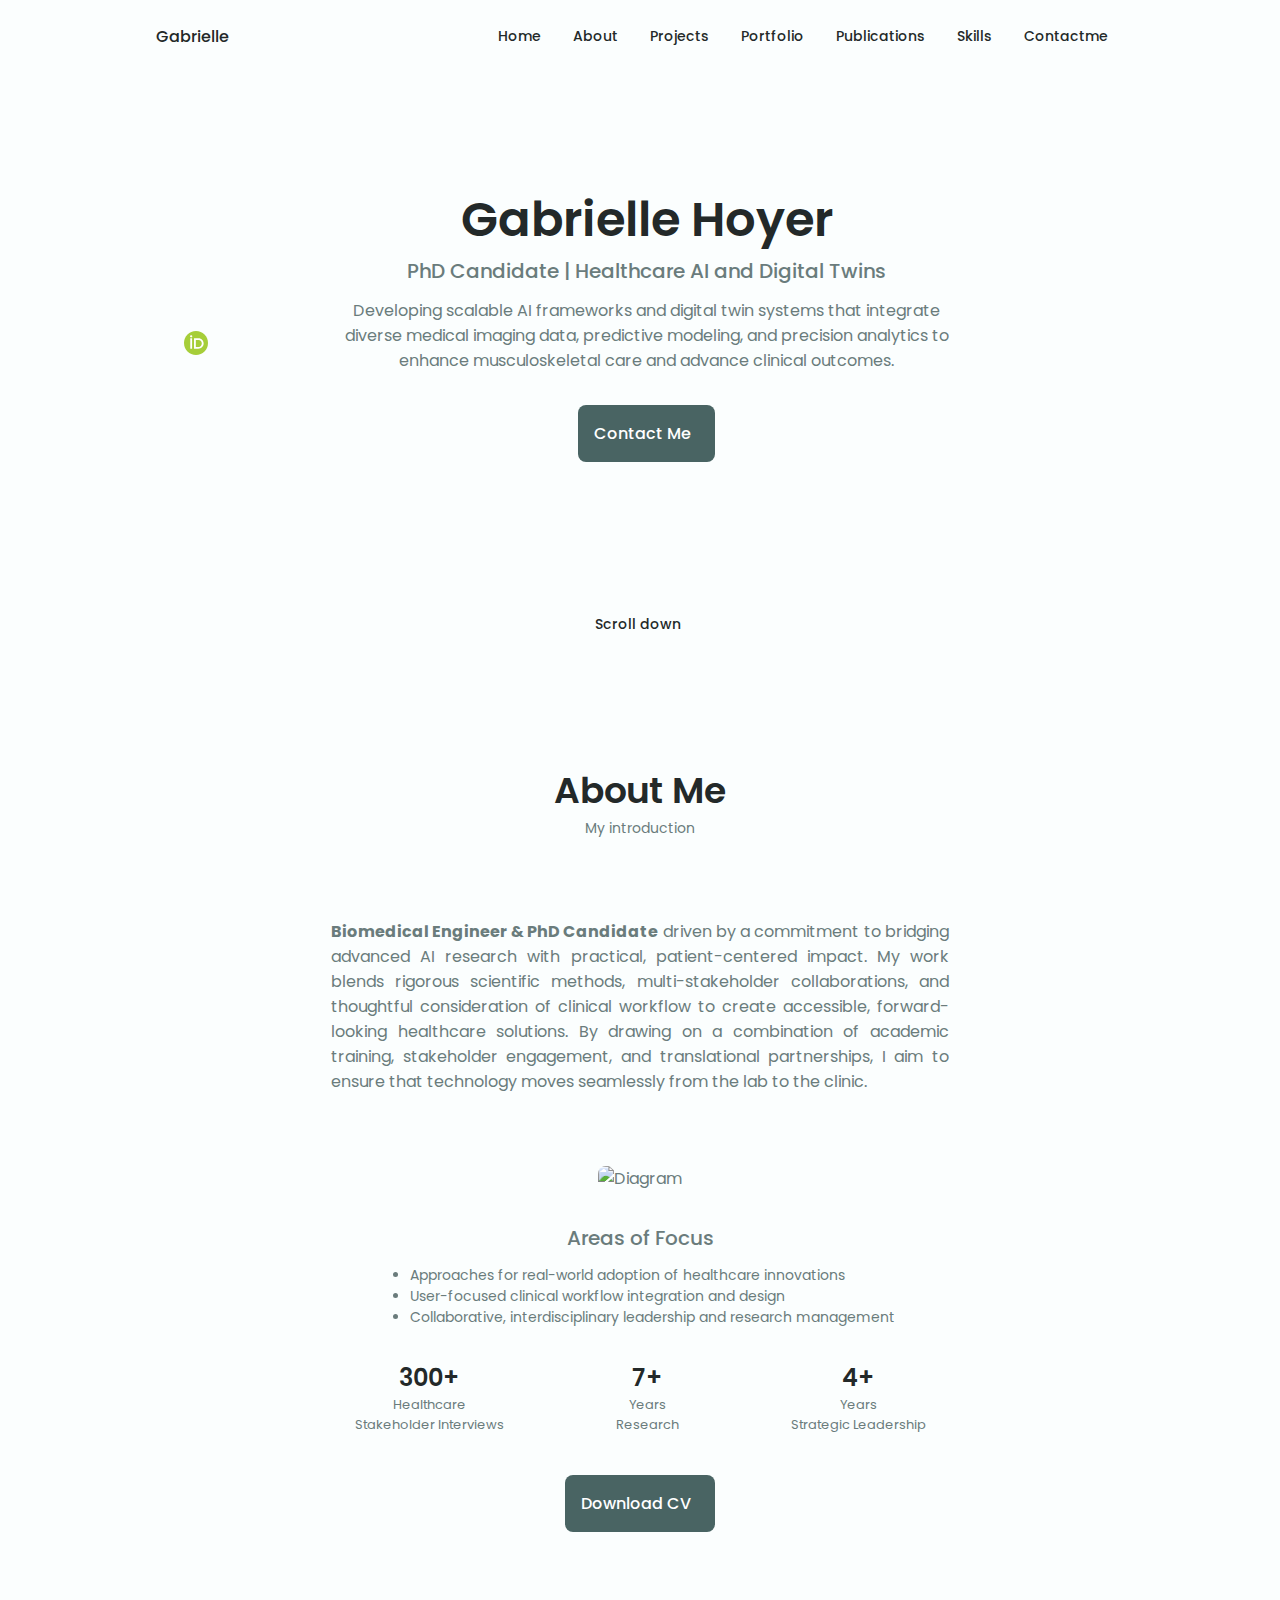
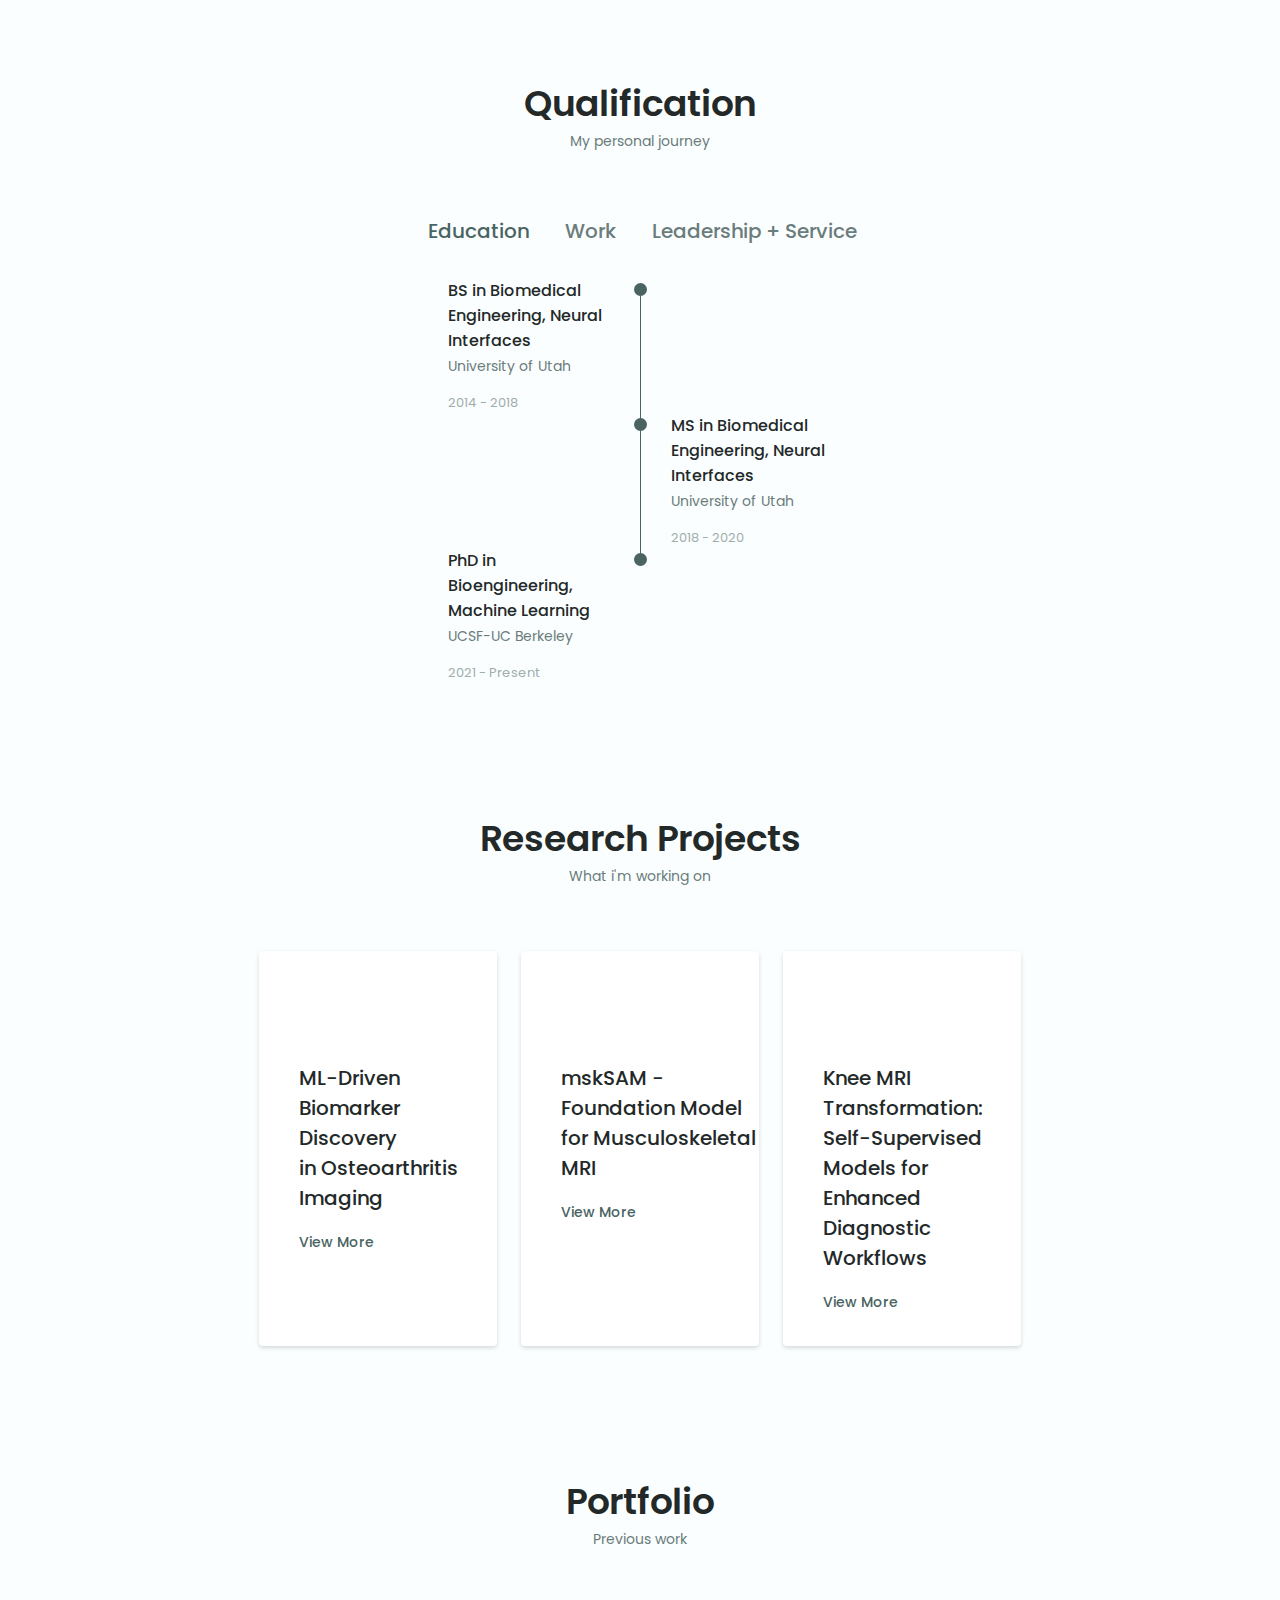
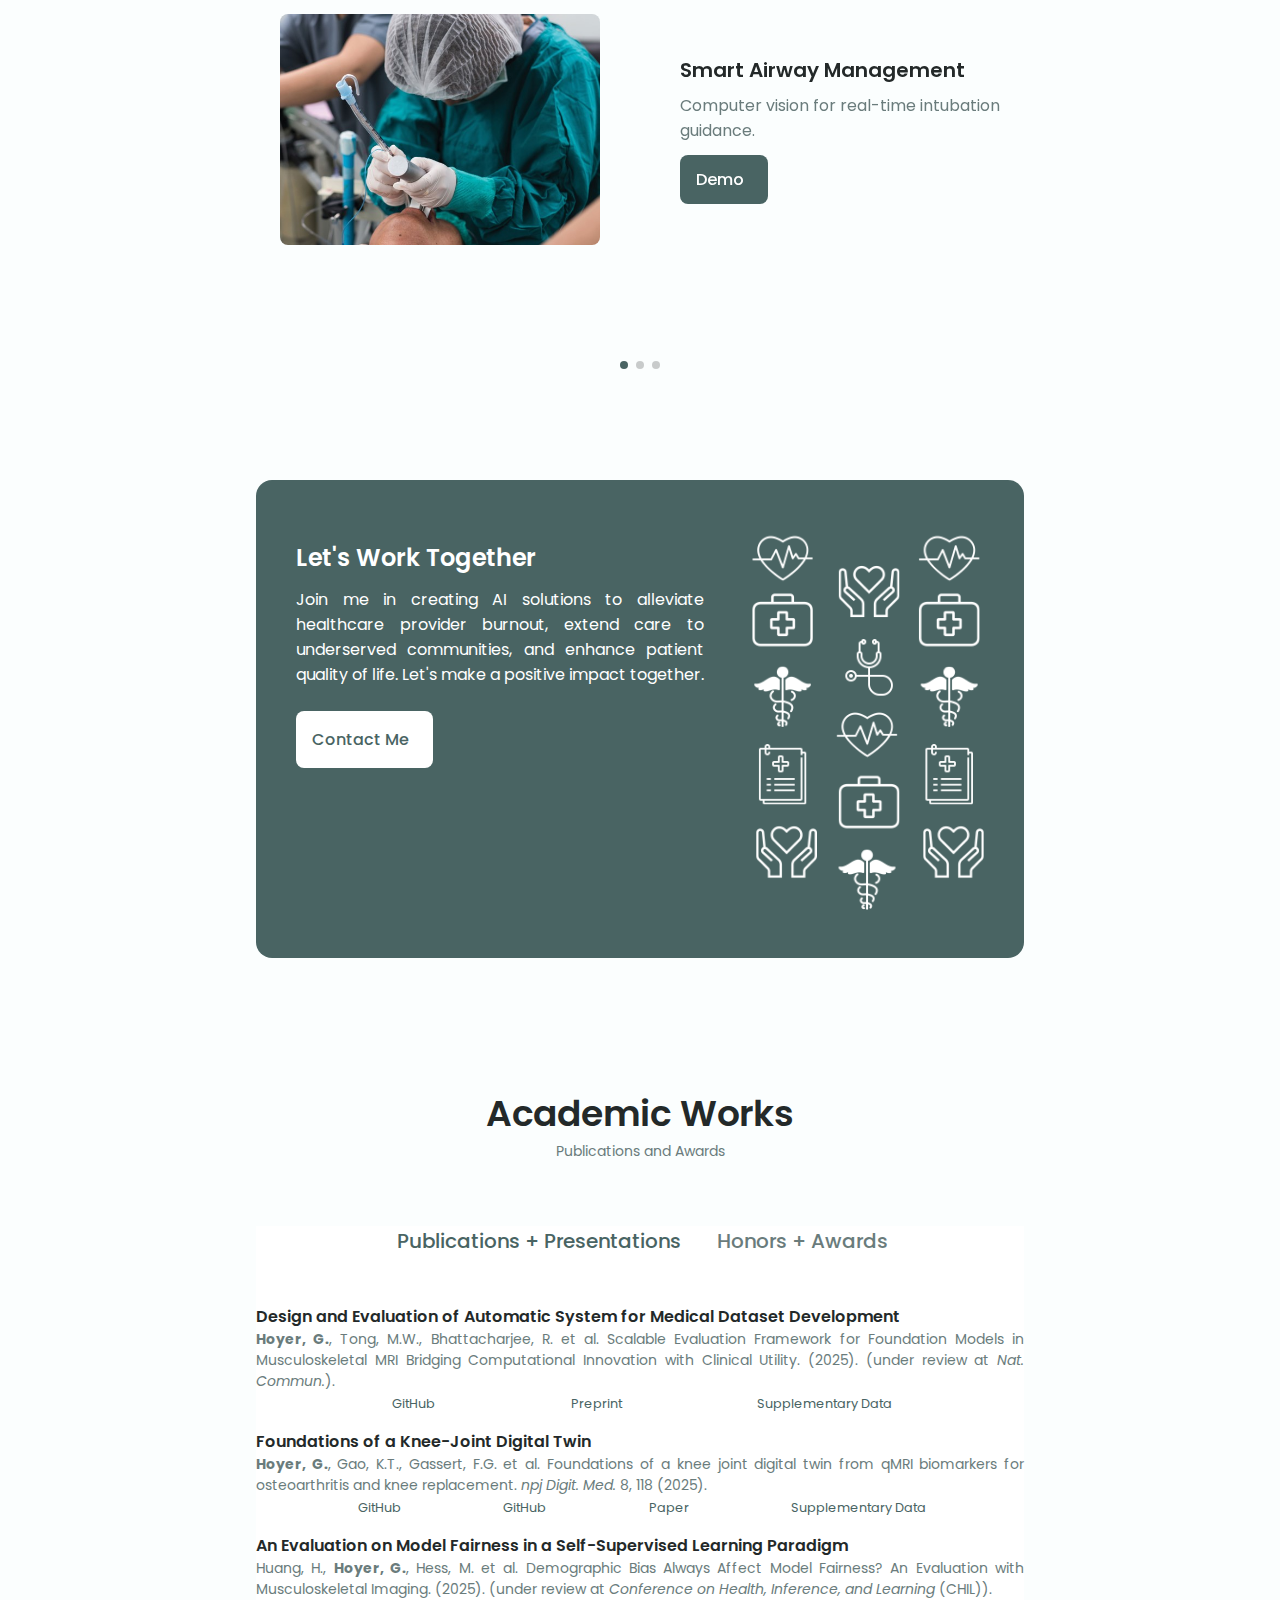
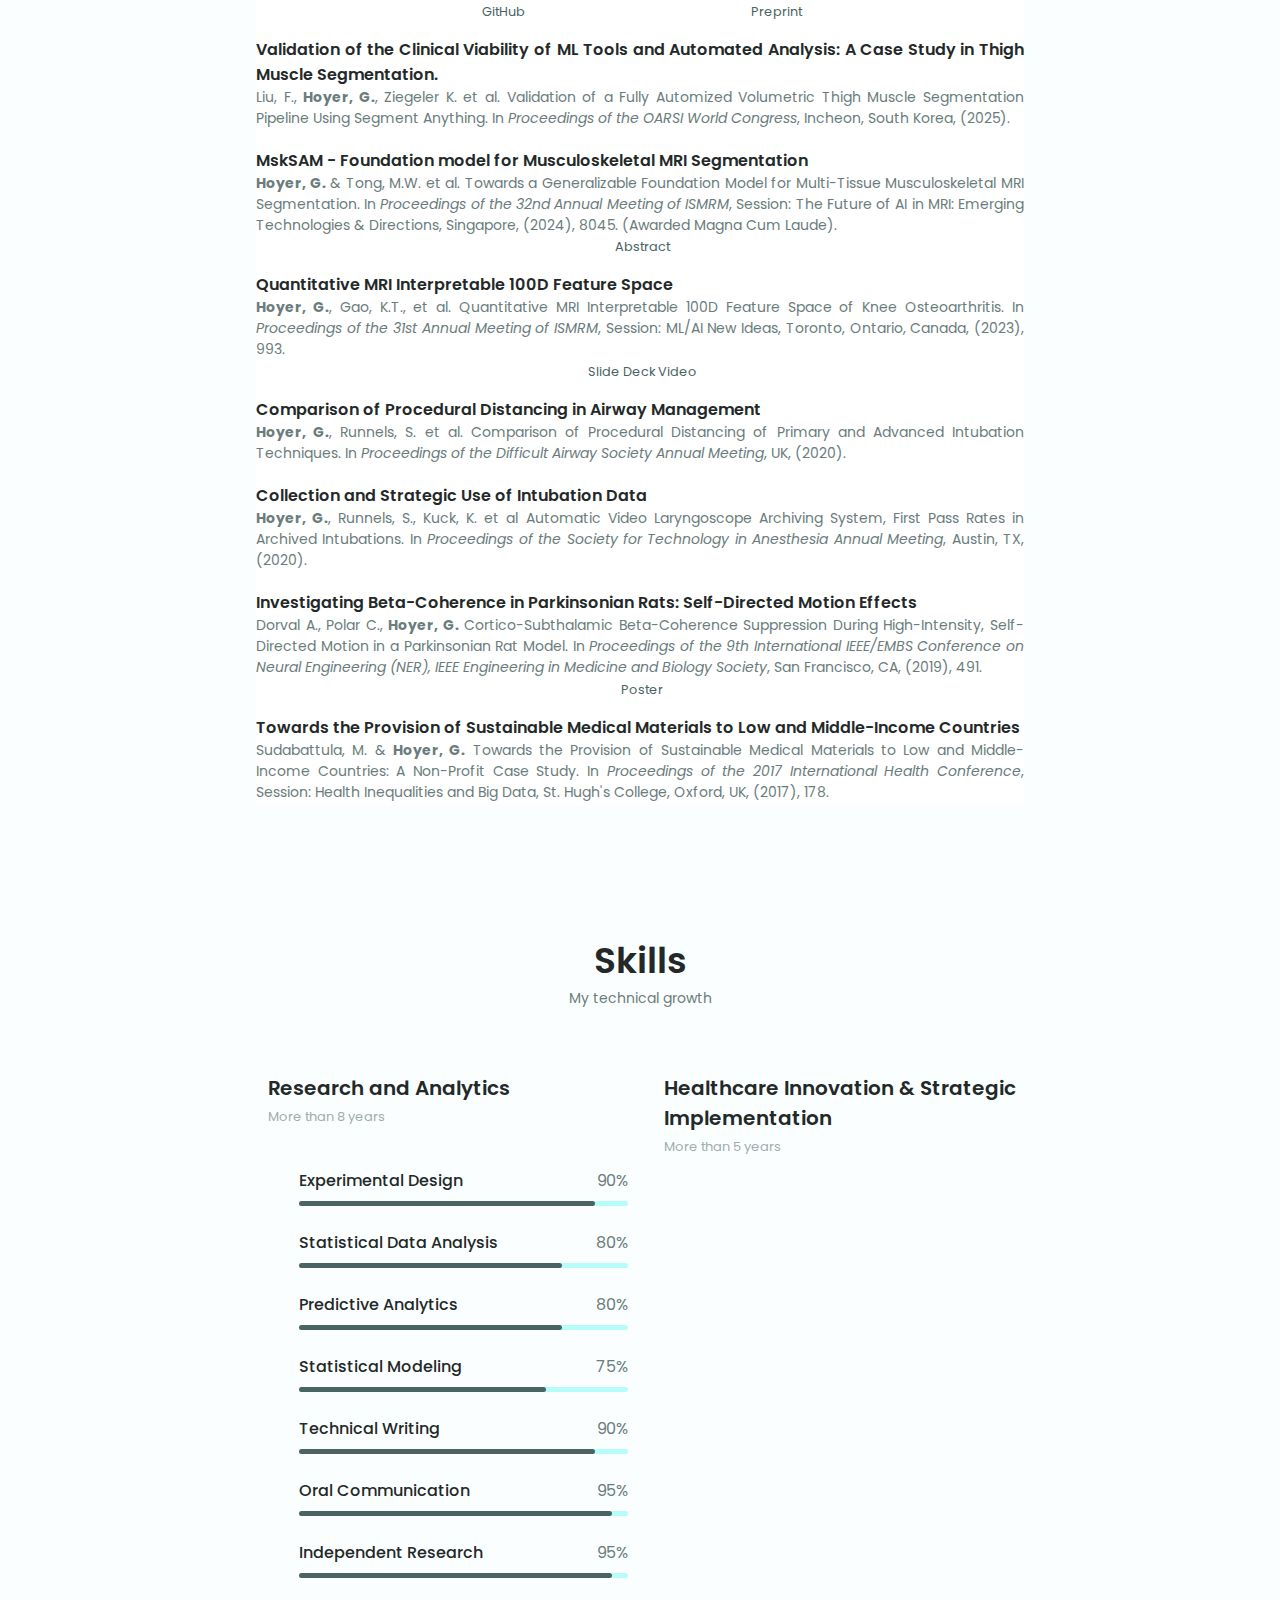
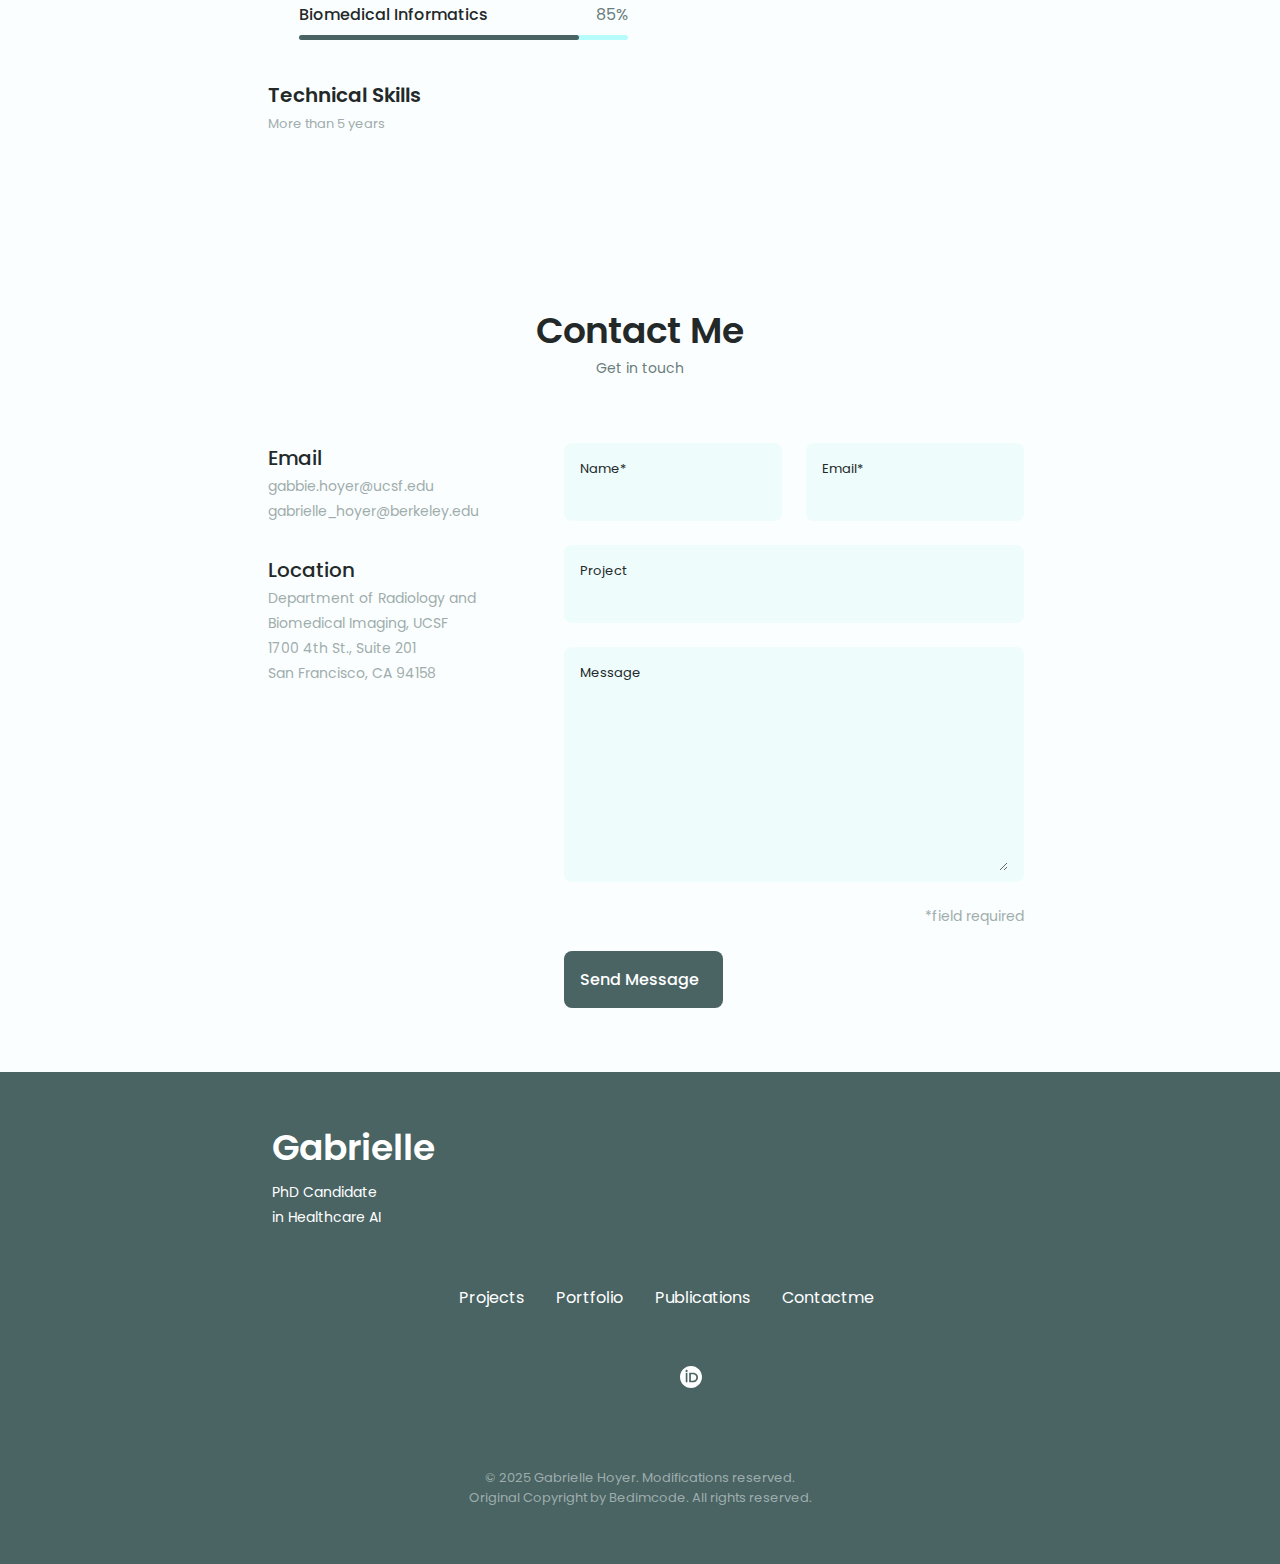
==== index.html @ 9f0f8aba "about format" ====
<!DOCTYPE html>
    <html lang="en">
    <head>
        <meta charset="UTF-8">
        <meta name="viewport" content="width=device-width, initial-scale=1.0">

        <!--==================== UNICONS ====================-->
        <link rel="stylesheet" href="https://unicons.iconscout.com/release/v4.0.8/css/line.css">
        
        <!--==================== SWIPER CSS ====================-->
        <link rel="stylesheet" href="assets/css/swiper-bundle.min.css">

        <!--==================== CSS ====================-->
        <link rel="stylesheet" href="assets/css/styles.css">

        <title>Hoyer Portfolio Website</title>
    </head>
    <body>
        <!--==================== HEADER ====================-->
        <header class="header" id="header">
            <nav class="nav container">
                <a href="#" class="nav__logo">Gabrielle</a>

                <div class="nav__menu" id="nav-menu">
                    <ul class="nav__list grid">
                        <li class="nav__item">
                            <a href="#home" class="nav__link">
                                <i class="uil uil-estate nav__icon"></i> Home
                            </a>
                        </li>

                        <li class="nav__item">
                            <a href="#about" class="nav__link">
                                <i class="uil uil-user nav__icon"></i> About
                            </a>
                        </li>

                        <!-- services now projects -->
                        <li class="nav__item">
                            <a href="#services" class="nav__link">
                                <i class="uil uil-briefcase-alt nav__icon"></i> Projects
                            </a>
                        </li>

                        <li class="nav__item">
                            <a href="#portfolio" class="nav__link">
                                <i class="uil uil-scenery nav__icon"></i> Portfolio
                            </a>
                        </li>

                        <li class="nav__item">
                            <a href="#publication" class="nav__link">
                                <i class="uil uil-books nav__icon"></i> Publications
                            </a>
                        </li>

                        <li class="nav__item">
                            <a href="#skills" class="nav__link">
                                <i class="uil uil-file-alt nav__icon"></i> Skills
                            </a>
                        </li>

                        <li class="nav__item">
                            <a href="#contact" class="nav__link">
                                <i class="uil uil-message nav__icon"></i> Contactme
                            </a>
                        </li>
                    </ul>

                    <i class="uil uil-times nav__close" id="nav-close"></i>
                </div>

                <div class="nav__btns">
                    <!-- Theme change button -->
                    <i class="uil uil-moon change-theme" id="theme-button"></i>
                    
                    <div class="nav__toggle" id="nav-toggle">
                        <i class="uil uil-apps"></i>
                    </div>
                </div>
            </nav>
        </header>

        <!--==================== MAIN ====================-->
        <main class="main">
            <!--==================== HOME ====================-->
            <section class="home section" id="home">
                <div class="home__container container grid">
                    <div class="home__content grid">
                        <div class="home__social">
                            <a href="https://www.linkedin.com/in/gabrielle-hoyer/" target="_blank" class="home__social-icon">
                                <i class="uil uil-linkedin-alt"></i>
                            </a>

                            <a href="https://github.com/gabbieHoyer" target="_blank" class="home__social-icon">
                                <i class="uil uil-github-alt"></i>
                            </a>

                            <a href="https://radiology.ucsf.edu/research/labs/musculoskeletal-quantitative-imaging/labs/majumdar-lab" target="_blank" class="home__social-icon">
                                <i class="uil uil-flask"></i>
                            </a>

                            <a href="https://orcid.org/0000-0002-1694-1097" target="_blank" class="home__social-icon">
                                <img src="assets/img/ORCID-iD_icon_vector.svg" alt="ORCID" style="width:24px; height:24px;">
                            </a>

                        </div>

                        <!-- <div class="home__img">
                            <svg class="home__blob" viewBox="0 0 200 187" xmlns="http://www.w3.org/2000/svg" xmlns:xlink="http://www.w3.org/1999/xlink">
                                <mask id="mask0" mask-type="alpha">
                                    <path d="M190.312 36.4879C206.582 62.1187 201.309 102.826 182.328 134.186C163.346 165.547 
                                    130.807 187.559 100.226 186.353C69.6454 185.297 41.0228 161.023 21.7403 129.362C2.45775 
                                    97.8511 -7.48481 59.1033 6.67581 34.5279C20.9871 10.1032 59.7028 -0.149132 97.9666 
                                    0.00163737C136.23 0.303176 174.193 10.857 190.312 36.4879Z"/>
                                </mask>
                                <g mask="url(#mask0)">
                                    <path d="M190.312 36.4879C206.582 62.1187 201.309 102.826 182.328 134.186C163.346 
                                    165.547 130.807 187.559 100.226 186.353C69.6454 185.297 41.0228 161.023 21.7403 
                                    129.362C2.45775 97.8511 -7.48481 59.1033 6.67581 34.5279C20.9871 10.1032 59.7028 
                                    -0.149132 97.9666 0.00163737C136.23 0.303176 174.193 10.857 190.312 36.4879Z"/>
                                    
                                    <image class="home__blob-img" x='12' y='1' xlink:href="assets/img/Hoyer_perfil_short.png"/>
                                </g>
                            </svg>                            
                        </div> -->

                        <!-- <div class="home__data">
                            <h1 class="home__title">Hi, I'm Gabrielle</h1>
                            <h3 class="home__subtitle">PhD Candidate in Healthcare AI</h3>
                            <p class="home__description">Exploring the frontiers of medical technology through innovative research 
                                and artificial intelligence to advance patient care.</p> -->

                        <div class="home__data">
                            <h1 class="home__title">Gabrielle Hoyer</h1>
                            <h3 class="home__subtitle">PhD Candidate | Healthcare AI and Digital Twins</h3>
                            <p class="home__description">
                                Developing scalable AI frameworks and digital twin systems that integrate diverse medical imaging data, predictive modeling, and precision analytics to enhance musculoskeletal care and advance clinical outcomes.
                            </p>

                            <a href="#contact" class="button button--flex">
                                Contact Me <i class="uil uil-message button__icon"></i>
                            </a>
                        </div>
                        
                    </div>
                    
                    <div class="home__scroll">
                        <a href="#about" class="home__scroll-button button--flex">
                            <i class="uil uil-mouse-alt home__scroll-mouse"></i>
                            <span class="home__scroll-name">Scroll down</span>
                            <i class="uil uil-arrow-down home__scroll-arrow"></i>
                        </a>
                    </div>

                </div>
            </section>

            <!--==================== ABOUT ====================-->
                        <!-- <p class="about__description">Biomedical engineer and Ph.D. candidate harnessing AI in healthcare
                            to enhance diagnostics and treatment, reduce health inequities, and advance medical imaging technologies.
                        </p> -->
            
            <section class="about section" id="about">
                <h2 class="section__title">About Me</h2>
                <span class="section__subtitle">My introduction</span>
            
                <div class="about__container container">
                    <!-- About text -->
                    <p class="about__description">
                        <strong>Biomedical Engineer &amp; PhD Candidate</strong> driven by a commitment to bridging advanced AI research with practical, 
                        patient-centered impact. My work blends rigorous scientific methods, multi-stakeholder collaborations, and thoughtful consideration 
                        of clinical workflow to create accessible, forward-looking healthcare solutions. By drawing on a combination of academic training, 
                        stakeholder engagement, and translational partnerships, I aim to ensure that technology moves seamlessly from the lab to the clinic.
                    </p>
            
                    <!-- Diagram -->
                    <div class="about__diagram">
                        <img src="assets/img/diagram.png" alt="Diagram" class="about__img">
                    </div>
            
                    <!-- Bullet points -->
                    <h3 class="home__subtitle">Areas of Focus</h3>
                    <ul class="about__list">
                        <li>Approaches for real-world adoption of healthcare innovations</li>
                        <li>User-focused clinical workflow integration and design</li>
                        <li>Collaborative, interdisciplinary leadership and research management</li>
                    </ul>
            
                    <!-- Info boxes -->
                    <div class="about__info">
                        <div>
                            <span class="about__info-title">300+</span>
                            <span class="about__info-name">Healthcare <br> Stakeholder Interviews</span>
                        </div>
                        <div>
                            <span class="about__info-title">7+</span>
                            <span class="about__info-name">Years <br> Research</span>
                        </div>
                        <div>
                            <span class="about__info-title">4+</span>
                            <span class="about__info-name">Years <br> Strategic Leadership</span>
                        </div>
                    </div>
            
                    <!-- CV Button -->
                    <div class="about__buttons">
                        <a download="" href="assets/pdf/Hoyer_CV_2024.pdf" class="button button--flex">
                            Download CV <i class="uil uil-download-alt button__icon"></i>
                        </a>
                    </div>
                </div>
            </section>
                        

            <!-- <section class="about section" id="about">
                <h2 class="section__title">About Me</h2>
                <span class="section__subtitle">My introduction</span>

                <div class="about__container container grid">
                    <img src="assets/img/Hoyer_about_square.jpg" alt="" class="about__img">

                    <div class="about__data">

                        <p class="about__description">
                            <strong>Biomedical Engineer & PhD Candidate</strong> driven by a commitment to bridging advanced AI research with practical, 
                            patient-centered impact. My work blends rigorous scientific methods, multi-stakeholder collaborations, and thoughtful consideration 
                            of clinical workflow to create accessible, forward-looking healthcare solutions. By drawing on a combination of academic training, 
                            stakeholder engagement, and translational partnerships, I aim to ensure that technology moves seamlessly from the lab to the clinic.
                        </p>

                        <h3 class="home__subtitle">Areas of Focus</h3>
                        <ul class="about__description">
                            <li>Approaches for real-world adoption of healthcare innovations</li>
                            <li>User-focused clinical workflow integration and design</li>
                            <li>Collaborative, interdisciplinary leadership and research management</li>
                        </ul>

                        <div class="about__info">
                            <div>
                                <span class="about__info-title">300+</span>
                                <span class="about__info-name">Healthcare <br> Stakeholder <br> Interviews</span>
                            </div>

                            <div>
                                <span class="about__info-title">7+</span>
                                <span class="about__info-name">Years <br> Research</span>
                            </div>

                            <div>
                                <span class="about__info-title">4+</span>
                                <span class="about__info-name">Years <br> Strategic <br> Leadership</span>
                            </div>
                        </div>

                        <div class="about__buttons">
                            <a download="" href="assets/pdf/Hoyer_CV_2024.pdf" class="button button--flex">
                                Download CV <i class="uil uil-download-alt button__icon"></i>
                            </a>
                        </div>
                    </div>
                </div>
            </section> -->
            

            <!--==================== QUALIFICATION ====================-->

            <section class="qualification section">
                <h2 class="section__title">Qualification</h2>
                <span class="section__subtitle">My personal journey</span>

                <div class="qualification__container container">
                    <div class="qualification__tabs">
                        <div class="qualification__button button--flex qualification__active" data-target="#education">
                            <i class="uil uil-graduation-cap qualification__icon"></i>
                            Education
                        </div>

                        <div class="qualification__button button--flex" data-target="#work">
                            <i class="uil uil-briefcase-alt qualification__icon"></i>
                            Work
                        </div>   
                        
                        <div class="qualification__button button--flex" data-target="#leadership_service">
                            <i class="uil uil-heart-medical qualification__icon"></i>
                            Leadership + Service
                        </div>
                    </div>

                    <div class="qualification__sections">
                        <!--=============== QUALIFICATION CONTENT 1 ===============-->
                        <div class="qualification__content qualification__active" data-content id="education">
                            
                            <!-- =============== QUALIFICATION 1 =============== -->
                            <div class="qualification__data">
                                <div>
                                    <h3 class="qualification__title">BS in Biomedical Engineering, Neural Interfaces</h3>
                                    <span class="qualification__subtitle">University of Utah</span>
                                    <div class="qualification__calendar">
                                        <i class="uil uil-calendar-alt"></i>
                                        2014 - 2018
                                    </div>
                                </div>
                                <div>
                                    <span class="qualification__rounder"></span>
                                    <span class="qualification__line"></span>
                                </div>
                            </div>
                            
                            <!--=============== QUALIFICATION 2 ===============-->
                            <div class="qualification__data">
                                <div></div>

                                <div>
                                    <span class="qualification__rounder"></span>
                                    <span class="qualification__line"></span>
                                </div>
                                <div>
                                    <h3 class="qualification__title">MS in Biomedical Engineering, Neural Interfaces</h3>
                                    <span class="qualification__subtitle">University of Utah</span>
                                    <div class="qualification__calendar">
                                        <i class="uil uil-calendar-alt"></i>
                                        2018 - 2020
                                    </div>
                                </div>
                            </div>

                            <!--=============== QUALIFICATION 3 ===============-->                           
                            <div class="qualification__data">
                                <div>
                                    <h3 class="qualification__title">PhD in Bioengineering, Machine Learning</h3>
                                    <span class="qualification__subtitle">UCSF-UC Berkeley </span>
                                    <div class="qualification__calendar">
                                        <i class="uil uil-calendar-alt"></i>
                                        2021 - Present
                                    </div>
                                </div>
                                <div>
                                    <span class="qualification__rounder"></span>
                                    <!-- <span class="qualification__line"></span> -->
                                </div>
                            </div>                           
                        </div>
    
                        <!--=============== QUALIFICATION CONTENT 2 ===============-->
                        <div class="qualification__content" data-content id="work">

                            <!--=============== QUALIFICATION 1 ===============-->                           
                            <div class="qualification__data">
                                <div>
                                    <h3 class="qualification__title">Undergraduate Research Assistant</h3>
                                    <span class="qualification__subtitle">Neural Information Lab, University of Utah</span>
                                    <div class="qualification__calendar">
                                        <i class="uil uil-calendar-alt"></i>
                                        2014 – 2017
                                    </div>
                                </div>
                        
                                <div>
                                    <span class="qualification__rounder"></span>
                                    <span class="qualification__line"></span>
                                </div>
                            </div>
                            
                            <!--=============== QUALIFICATION 2 ===============-->  
                            <div class="qualification__data">
                                <div></div>
                                
                                <div class="qualification__time">
                                    <span class="qualification__rounder"></span>
                                    <span class="qualification__line"></span>
                                </div>
                            
                                <div>
                                    <h3 class="qualification__title">Undergraduate Research Assistant</h3>
                                    <span class="qualification__subtitle">Mechanisms of Synaptic Functions Lab, University of Utah</span>
                                    <div class="qualification__calendar">
                                        <i class="uil uil-calendar-alt"></i>
                                        2016 – 2018
                                    </div>
                                </div>
                            </div>

                            <!--=============== QUALIFICATION 3 ===============-->
                            <div class="qualification__data">
                                <div>
                                    <h3 class="qualification__title">Product Development Engineering Intern</h3>
                                    <span class="qualification__subtitle">Ortho Development, SLC, UT</span>
                                    <div class="qualification__calendar">
                                        <i class="uil uil-calendar-alt"></i>
                                        2017 – 2018
                                    </div>
                                </div>
                            
                                <div>
                                    <span class="qualification__rounder"></span>
                                    <span class="qualification__line"></span>
                                </div>
                            </div>

                            <!--=============== QUALIFICATION 4 ===============-->
                            <div class="qualification__data">
                                <div></div>
                            
                                <div class="qualification__time">
                                    <span class="qualification__rounder"></span>
                                    <span class="qualification__line"></span>
                                </div>
                            
                                <div>
                                    <h3 class="qualification__title">Data Science Impact Fellow</h3>
                                    <span class="qualification__subtitle">Sorenson Impact Center, SLC, UT</span>
                                    <div class="qualification__calendar">
                                        <i class="uil uil-calendar-alt"></i>
                                        2018
                                    </div>
                                </div>
                            </div>
                    
                            <!--=============== QUALIFICATION 5 ===============-->
                            <div class="qualification__data">
                                <div>
                                    <h3 class="qualification__title">Graduate Researcher</h3>
                                    <span class="qualification__subtitle">Computer Vision in Anesthesiology Lab, University of Utah</span>
                                    <div class="qualification__calendar">
                                        <i class="uil uil-calendar-alt"></i>
                                        2018 – 2021
                                    </div>
                                </div>
                        
                                <div>
                                    <span class="qualification__rounder"></span>
                                    <span class="qualification__line"></span>
                                </div>
                            </div>

                            <!--=============== QUALIFICATION 6 ===============-->
                            <div class="qualification__data">
                                <div></div>
                        
                                <div class="qualification__time">
                                    <span class="qualification__rounder"></span>
                                    <span class="qualification__line"></span>
                                </div>
                        
                                <div>
                                    <h3 class="qualification__title">Software Development Intern</h3>
                                    <span class="qualification__subtitle">Compassion International, Colorado Springs, CO</span>
                                    <div class="qualification__calendar">
                                        <i class="uil uil-calendar-alt"></i>
                                        2020
                                    </div>
                                </div>
                            </div>

                            <!--=============== QUALIFICATION 7 ===============-->
                            <div class="qualification__data">
                                <div>
                                    <h3 class="qualification__title">Technical Lead</h3>
                                    <span class="qualification__subtitle">A.I. Healthcare Venture, NSF National I-Corps Program, Winter Cohort</span>
                                    <div class="qualification__calendar">
                                        <i class="uil uil-calendar-alt"></i>
                                        2021
                                    </div>
                                </div>
                        
                                <div>
                                    <span class="qualification__rounder"></span>
                                    <span class="qualification__line"></span>
                                </div>
                            </div>

                            <!--=============== QUALIFICATION 8 ===============-->
                            <div class="qualification__data">
                                <div></div>
                        
                                <div class="qualification__time">
                                    <span class="qualification__rounder"></span>
                                    <!-- <span class="qualification__line"></span> -->
                                </div>
                        
                                <div>
                                    <h3 class="qualification__title">PhD Researcher</h3>
                                    <span class="qualification__subtitle">Musculoskeletal Quantitative Imaging Research Group, UCSF, CA</span>
                                    <div class="qualification__calendar">
                                        <i class="uil uil-calendar-alt"></i>
                                        2022 – Present
                                    </div>
                                </div>
                            </div>
                        </div>

                        <!--=============== QUALIFICATION CONTENT 3 ===============-->
                        <div class="qualification__content" data-content id="leadership_service">
                           
                            <!--=============== QUALIFICATION 1 ===============-->
                            <div class="qualification__data">
                                <div>
                                    <h3 class="qualification__title">Volunteer Lab Technician</h3>
                                    <span class="qualification__subtitle">Orthotics and Prosthetics Department, Shriners Hospital for Children - SLC, UT</span>
                                    <div class="qualification__calendar">
                                        <i class="uil uil-calendar-alt"></i>
                                        2014 – 2016
                                    </div>
                                </div>
                        
                                <div>
                                    <span class="qualification__rounder"></span>
                                    <span class="qualification__line"></span>
                                </div>
                            </div>
                            
                            <!--=============== QUALIFICATION 2 ===============-->
                            <div class="qualification__data">
                                <div></div>
                        
                                <div class="qualification__time">
                                    <span class="qualification__rounder"></span>
                                    <span class="qualification__line"></span>
                                </div>
                        
                                <div>
                                    <h3 class="qualification__title">Director of Research + Project Development</h3>
                                    <span class="qualification__subtitle">Project Embrace nonprofit - SLC, UT</span>
                                    <div class="qualification__calendar">
                                        <i class="uil uil-calendar-alt"></i>
                                        2016 – 2018
                                    </div>
                                </div>
                            </div>

                            <!--=============== QUALIFICATION 3 ===============-->
                            <div class="qualification__data">
                                <div>
                                    <h3 class="qualification__title">College of Engineering Ambassador</h3>
                                    <span class="qualification__subtitle">University of Utah - SLC, UT</span>
                                    <div class="qualification__calendar">
                                        <i class="uil uil-calendar-alt"></i>
                                        2017 – 2019
                                    </div>
                                </div>
                            
                                <div>
                                    <span class="qualification__rounder"></span>
                                    <span class="qualification__line"></span>
                                </div>
                            </div>

                            <!--=============== QUALIFICATION 4 ===============-->
                            <div class="qualification__data">
                                <div></div>
                        
                                <div class="qualification__time">
                                    <span class="qualification__rounder"></span>
                                    <!-- <span class="qualification__line"></span> -->
                                </div>
                        
                                <div>
                                    <h3 class="qualification__title">Chief Development Officer</h3>
                                    <span class="qualification__subtitle">Project Embrace nonprofit - SLC, UT</span>
                                    <div class="qualification__calendar">
                                        <i class="uil uil-calendar-alt"></i>
                                        2018 – 2022
                                    </div>
                                </div>
                            </div>
                        </div>
                        <!--=============== END QUALIFICATION CONTENT ===============-->
                    </div>
                </div>
            </section>

            <!--==================== Research Projects ====================-->
            <section class="services section" id="services">
                <h2 class="section__title">Research Projects</h2>
                <span class="section__subtitle">What i'm working on</span>

                <div class="services__container container grid">
                    <!--=============== SERVICES 1 ===============-->
                    <div class="services__content">
                        <div>
                            <!-- <i class="uil uil-web-grid services__icon"></i> -->
                            <i class="uil uil-analytics services__icon"></i>
                            <!-- <h3 class="services__title">Ui/Ux <br> Designer</h3> -->
                            <h3 class="services__title">ML-Driven<br> Biomarker Discovery<br> in Osteoarthritis Imaging</h3>
                        </div>
                        <span class="button button--flex button--small button--link services__button">
                            View More 
                            <i class="uil uil-arrow-right button__icon"></i>
                        </span>

                        <div class="services__modal">
                            <div class="services__modal-content">
                                <!-- <h4 class="services__modal-title">Ui/Ux <br> Designer</h4> -->
                                <h4 class="services__modal-title">ML-Driven Biomarker Discovery<br> in Osteoarthritis Imaging</h4>
                                <i class="uil uil-times services__modal-close"></i>
    
                                <ul class="services__modal-services grid">
                                    <li class="services__modal-service">
                                        <i class="uil uil-check-circle services__modal-icon"></i>
                                        <!-- <p>I develop the user interface.</p> -->
                                        <p>Initiated and led a research project utilizing quantitative MRI (qMRI) to construct a 100-Dimensional Interpretable Feature Space, aiding in the early detection and progression tracking of Knee Osteoarthritis with the Osteoarthritis Initiative (OAI) data.</p>
                                    </li>
                                    <li class="services__modal-service">
                                        <i class="uil uil-check-circle services__modal-icon"></i>
                                        <!-- <p>Web page development.</p> -->
                                        <p>Developed and published an open-source software tool for sharing research outcomes, thereby improving accessibility and fostering collaboration in the scientific domain.</p>
                                    </li>
                                    <li class="services__modal-service">
                                        <i class="uil uil-check-circle services__modal-icon"></i>
                                        <!-- <p>I create ux element interactions.</p> -->
                                        <p>Conducted an oral presentation of our comprehensive study at the International Society for Magnetic Resonance in Medicine (ISMRM) 2023, contributing to the advancement of new research pathways in the understanding of osteoarthritis mechanisms.</p>
                                    </li>
                                    <li class="services__modal-service">
                                        <i class="uil uil-check-circle services__modal-icon"></i>
                                        <!-- <p>I position your company brand.</p> -->
                                        <p>Identified and statistically validated new morphological biomarkers through advanced machine learning techniques, providing critical insights into the risk factors and progression patterns of osteoarthritis.</p>
                                    </li>

                                    <!-- ... -->
                                    <li class="resource-links">
                                        <a href="https://github.com/gabbieHoyer/OAI_digital_twins" target="_blank" rel="noopener noreferrer" aria-label="View on GitHub">
                                            <i class="uil uil-github-alt"></i>
                                            <span class="link-text">GitHub</span>
                                        </a>
                                        <a href="https://youtu.be/qZhc5TOqCCY" target="_blank" rel="noopener noreferrer" aria-label="View Slide Deck">
                                            <i class="uil uil-play-circle"></i>
                                            <span class="link-text">Slide Deck Video</span>
                                        </a>
                                        <a href="https://arxiv.org/abs/2501.15396" target="_blank" rel="noopener noreferrer" aria-label="View Open Access Paper">
                                            <i class="uil uil-file-alt"></i>
                                            <span class="link-text">Preprint</span>
                                        </a>
                                    </li>

                                </ul>
                        

                            </div>
                        </div>
                    </div>

                    <!--=============== SERVICES 2 ===============-->
                    <div class="services__content">
                        <div>
                            <!-- <i class="uil uil-arrow services__icon"></i> -->
                            <i class="uil uil-code-branch services__icon"></i>
                            <!-- <h3 class="services__title">Frontend <br> Developer</h3> -->
                            <!-- <h2 class="services__title">mskSAM</h2> -->
                            <h3 class="services__title">mskSAM -<br> Foundation Model<br> for Musculoskeletal MRI</h3>
                        </div>

                        <span class="button button--flex button--small button--link services__button">
                            View More 
                            <i class="uil uil-arrow-right button__icon"></i>
                        </span>

                        <div class="services__modal">
                            <div class="services__modal-content">
                                <!-- <h4 class="services__modal-title">Frontend <br> Developer</h4> -->
                                <!-- <h3 class="services__modal-title">mskSAM</h3> -->
                                <h4 class="services__modal-title">mskSAM -<br> Foundation Model<br> for Musculoskeletal MRI</h4>
                                <i class="uil uil-times services__modal-close"></i>
    
                                <ul class="services__modal-services grid">
                                    <li class="services__modal-service">
                                        <i class="uil uil-check-circle services__modal-icon"></i>
                                        <p>Leading an ongoing investigation into the adaptability of the Segment Anything Model (SAM) for diverse musculoskeletal MRI cases, analyzing its performance across varying anatomies, imaging sequences, and patient demographics.</p>
                                    </li>
                                    <li class="services__modal-service">
                                        <i class="uil uil-check-circle services__modal-icon"></i>
                                        <p>Evaluating SAM's application in zero-shot and fine-tuning scenarios to uncover the model's nuanced strengths and weaknesses in medical imaging, contributing to the knowledge base of foundation models.</p>
                                    </li>
                                    <li class="services__modal-service">
                                        <i class="uil uil-check-circle services__modal-icon"></i>
                                        <p>Pioneering a multi-faceted study to develop a generalizable system for musculoskeletal MRI segmentation, aimed at facilitating easy adaptation by clinical research groups for unique imaging needs.</p>
                                    </li>
                                    <li class="services__modal-service">
                                        <i class="uil uil-check-circle services__modal-icon"></i>
                                        <p>Presenting the findings and progress of the study at the 32nd Annual Meeting of ISMRM in Singapore, 2024, as part of the session on the future of AI in MRI.</p>
                                    </li>
                                    
                                    <!--  -->
                                    <li class="resource-links">
                                        <a href="https://github.com/gabbieHoyer/AutoMedLabel" target="_blank" rel="noopener noreferrer" aria-label="View on GitHub">
                                            <i class="uil uil-github-alt"></i>
                                            <span class="link-text">GitHub</span>
                                        </a>
                                        <a href="https://drive.google.com/file/d/1nDe3D-hs2smGsR0gBCt4fTGh46wWtWhb/view?usp=sharing" target="_blank" rel="noopener noreferrer" aria-label="View Open Access Paper">
                                            <i class="uil uil-file-alt"></i>
                                            <span class="link-text">Abstract</span>
                                        </a>
                                        <a href="https://arxiv.org/abs/2501.13376" target="_blank" rel="noopener noreferrer" aria-label="View Open Access Paper">
                                            <i class="uil uil-file-alt"></i>
                                            <span class="link-text">Preprint</span>
                                        </a>
                                    </li>

                                </ul>
                            </div>
                        </div>
                    </div>

                    <!--=============== SERVICES 3 ===============-->
                    <div class="services__content">
                        <div>
                            <!-- <i class="uil uil-pen services__icon"></i> -->
                            <i class="uil uil-user-md services__icon"></i>
                            <!-- <h3 class="services__title">Branding <br> Designer</h3> -->
                            <h3 class="services__title">Knee MRI Transformation: Self-Supervised Models for Enhanced Diagnostic Workflows</h3>
                        </div>

                        <span class="button button--flex button--small button--link services__button">
                            View More 
                            <i class="uil uil-arrow-right button__icon"></i>
                        </span>

                        <div class="services__modal">
                            <div class="services__modal-content">
                                <!-- <h4 class="services__modal-title">Branding <br> Designer</h4> -->
                                <h4 class="services__modal-title">Knee MRI Transformation: Self-Supervised Models for Enhanced Diagnostic Workflows</h4>
                                <i class="uil uil-times services__modal-close"></i>
    
                                <ul class="services__modal-services grid">
                                    <li class="services__modal-service">
                                        <i class="uil uil-check-circle services__modal-icon"></i>
                                        <!-- <p>I develop the user interface.</p> -->
                                        <p>Addressing a significant healthcare challenge by optimizing clinical radiology workflows through Self-Supervised Learning (SSL) models, aiming to enhance diagnostic efficiency for knee MRI.</p>
                                    </li>
                                    <li class="services__modal-service">
                                        <i class="uil uil-check-circle services__modal-icon"></i>
                                        <!-- <p>Web page development.</p> -->
                                        <p>Investigating state-of-the-art methods for extracting robust feature representations from knee MRI data, intending to improve performance in downstream tasks within a limited label paradigm.</p>
                                    </li>
                                    <li class="services__modal-service">
                                        <i class="uil uil-check-circle services__modal-icon"></i>
                                        <!-- <p>I create ux element interactions.</p> -->
                                        <p>Conducting thorough research to overcome the scarcity of expert annotations in medical imaging, enhancing the development of models that are generalizable and clinically relevant.</p>
                                    </li>
                                    <li class="services__modal-service">
                                        <i class="uil uil-check-circle services__modal-icon"></i>
                                        <!-- <p>I position your company brand.</p> -->
                                        <p>Embarking on the creation of workflow-specific anomaly segmentation models for radiology and orthopedic surgery, addressing the unique needs of these distinct clinical environments.</p>
                                    </li>
                                    <!-- ... -->
                                    <li class="resource-links">
                                        <!-- <a href="https://github.com/gabbieHoyer/OAI_digital_twins" target="_blank" rel="noopener noreferrer" aria-label="View on GitHub">
                                            <i class="uil uil-github-alt"></i>
                                            <span class="link-text">GitHub</span>
                                        </a> -->
                                        <a href="https://youtu.be/_rEZOcvMERA" target="_blank" rel="noopener noreferrer" aria-label="View Slide Deck">
                                            <i class="uil uil-play-circle"></i>
                                            <span class="link-text">Slide Deck Video</span>
                                        </a>
                                    </li>
                                </ul>
                            </div>
                        </div>
                    </div>
                </div>
            </section>

            <!--==================== PORTFOLIO ====================-->
            <section class="portfolio section" id="portfolio">
                <h2 class="section__title">Portfolio</h2>
                <span class="section__subtitle">Previous work</span>

                <div class="portfolio__container container swiper-container">
                    <div class="swiper-wrapper">
                        <!--=============== PORTFOLIO 1 ===============-->
                        <div class="portfolio__content grid swiper-slide">
                            <!-- <img src="assets/img/portfolio1.jpg" alt="" class="portfolio__img"> -->
                            <img src="assets/img/airway_big.jpg" alt="" class="portfolio__img">
    
                            <div class="portfolio__data">
                                <h3 class="portfolio__title">Smart Airway Management</h3>
                                <p class="portfolio__description">Computer vision for real-time intubation guidance.</p>
                                <a href="https://youtu.be/zdABEzKRS0k" target="_blank" rel="noopener noreferrer" class="button button--flex button--small portfolio__button">
                                    Demo
                                    <i class="uil uil-arrow-right button__icon"></i>
                                </a>
                            </div>
                        </div>
    
                        <!--=============== PORTFOLIO 2 ===============-->
                        <div class="portfolio__content grid swiper-slide">
                            <!-- <img src="assets/img/portfolio2.jpg" alt="" class="portfolio__img"> -->
                            <img src="assets/img/proem.jpg" alt="" class="portfolio__img">
    
                            <div class="portfolio__data">
                                <h3 class="portfolio__title">Project Embrace</h3>
                                <p class="portfolio__description">Distributing healthcare devices to underserved patient populations.</p>
                                <a href="https://drive.google.com/file/d/10PJPYID3SqIkWbRfNZA2d2AOPDrheGcR/view?usp=sharing" target="_blank" rel="noopener noreferrer" class="button button--flex button--small portfolio__button">
                                    Slide Deck
                                    <i class="uil uil-arrow-right button__icon"></i>
                                </a>
                            </div>
                        </div>
    
                        <!--=============== PORTFOLIO 3 ===============-->
                        <div class="portfolio__content grid swiper-slide">
                            <img src="assets/img/nem_img_full.svg" alt="" class="portfolio__img">
    
                            <div class="portfolio__data">
                                <h3 class="portfolio__title">Ultrafast Endocytosis</h3>
                                <p class="portfolio__description">Investigating Calcium's Pivotal Role in Neurotransmitter Release.</p>
                                <a href="https://drive.google.com/file/d/1MyqFVqx-2XQxHJFG5D_BDm5b9Lb9OvPC/view?usp=sharing" target="_blank" rel="noopener noreferrer" class="button button--flex button--small portfolio__button">
                                    Poster
                                    <i class="uil uil-arrow-right button__icon"></i>
                                </a>
                            </div>
                        </div>
                        
                    </div>

                    <div class="swiper-button-next">
                        <i class="uil uil-angle-right-b swiper-portfolio-icon"></i>
                    </div>
                    <div class="swiper-button-prev">
                        <i class="uil uil-angle-left-b swiper-portfolio-icon"></i>
                    </div>

                    <div class="swiper-pagination"></div>
                </div>
            </section>


            <!--==================== COLLABORATION IN MIND ====================-->
            <section class="colab section">
                <div class="colab__bg">
                    <div class="colab__container container grid">
                        <div class="colab__data">
                            <h2 class="colab__title">Let's Work Together</h2>
                            <p class="colab__description">Join me in creating AI solutions to alleviate healthcare provider burnout, extend care to underserved communities, and enhance patient quality of life. Let's make a positive impact together.</p>
                            
                            <a href="#contact" class="button button--flex button--white">
                                Contact Me
                                <i class="uil uil-message button__icon2"></i>
                            </a>

                        </div>
    
                        <!-- <img src="assets/img/project.png" alt="" class="project__img"> -->
                        <img src="assets/img/med_transparent_small.svg" alt="" class="colab__img">
                    </div>
                </div>
            </section>


            <!-- Publications Start -->
            <!--==================== PUBLICATION Start ====================-->
            <section class="publication section">
                <h2 class="section__title">Academic Works</h2>
                <span class="section__subtitle">Publications and Awards</span>

                <!-- qualification -->
                <div class="publication__container container">
                    <div class="publication__tabs">
                        <div class="publication__button button--flex publication__active" data-pub-target="#publication">
                            <i class="uil uil-book-open publication__icon"></i>
                            Publications + Presentations
                        </div>

                        <div class="publication__button button--flex" data-pub-target="#award">
                            <i class="uil uil-trophy publication__icon"></i>
                            Honors + Awards
                        </div>
                    </div>

                    <div class="publication__sections">
                        <!--=============== PUBLICATION CONTENT 1 ===============-->
                        <div class="publication__content publication__active" data-pub-content id="publication">

                            <!--=============== PUBLICATION 1 ===============-->
                            <div class="publication__data">
                                <!-- <i class="uil uil-check-circle services__modal-icon"></i> -->
                                <h3 class="publication__description_title">Design and Evaluation of Automatic System for Medical Dataset Development</h3>
                                <p class="publication__description">
                                    <strong>Hoyer, G.</strong>, Tong, M.W., Bhattacharjee, R. et al. Scalable Evaluation Framework for Foundation Models in Musculoskeletal MRI Bridging Computational Innovation with Clinical Utility. (2025). (under review at <em>Nat. Commun.</em>).
                                </p>
                                <li class="publication__resource-links">
                                    <a href="https://github.com/gabbieHoyer/AutoMedLabel" target="_blank" rel="noopener noreferrer" aria-label="View on GitHub">
                                        <i class="uil uil-github-alt"></i>
                                        <span class="publication__link-text">GitHub</span>
                                    </a>
                                    <a href="https://arxiv.org/abs/2501.13376" target="_blank" rel="noopener noreferrer" aria-label="View Open Access Paper">
                                        <i class="uil uil-file-alt"></i>
                                        <span class="publication__link-text">Preprint</span>
                                    </a>
                                    <a href="https://figshare.com/s/b4278012e706054331f3?file=51780023" target="_blank" rel="noopener noreferrer" aria-label="View Open Access Paper">
                                        <i class="uil uil-file-alt"></i>
                                        <span class="publication__link-text">Supplementary Data</span>
                                    </a>
                                </li>
                            </div>

                            <!--=============== PUBLICATION 1 ===============-->
                            <div class="publication__data">
                                <!-- <i class="uil uil-check-circle services__modal-icon"></i> -->
                                <h3 class="publication__description_title">Foundations of a Knee-Joint Digital Twin</h3>
                                <p class="publication__description">
                                    <strong>Hoyer, G.</strong>, Gao, K.T., Gassert, F.G. et al. Foundations of a knee joint digital twin from qMRI biomarkers 
                                    for osteoarthritis and knee replacement. <em>npj Digit. Med.</em> 8, 118 (2025). 
                                </p>
                                <li class="publication__resource-links">
                                    <a href="https://github.com/gabbieHoyer/OAI_digital_twins" target="_blank" rel="noopener noreferrer" aria-label="View on GitHub">
                                        <i class="uil uil-github-alt"></i>
                                        <span class="publication__link-text">GitHub</span>
                                    </a>
                                    <a href="https://github.com/gabbieHoyer/OAI-PC-mode-interpreter" target="_blank" rel="noopener noreferrer" aria-label="View on GitHub">
                                        <i class="uil uil-github-alt"></i>
                                        <span class="publication__link-text">GitHub</span>
                                    </a>
                                    <a href="https://doi.org/10.1038/s41746-025-01507-3" target="_blank" rel="noopener noreferrer" aria-label="View Open Access Paper">
                                        <i class="uil uil-file-alt"></i>
                                        <span class="publication__link-text">Paper</span>
                                    </a>
                                    <a href="https://doi.org/10.6084/m9.figshare.28656941.v1" target="_blank" rel="noopener noreferrer" aria-label="View Open Access Paper">
                                        <i class="uil uil-file-alt"></i>
                                        <span class="publication__link-text">Supplementary Data</span>
                                    </a>
                                </li>
                            </div>

                            <!--=============== PUBLICATION 1 ===============-->
                            <div class="publication__data">
                                <!-- <i class="uil uil-check-circle services__modal-icon"></i> -->
                                <h3 class="publication__description_title">An Evaluation on Model Fairness in a Self-Supervised Learning Paradigm</h3>
                                <p class="publication__description">
                                    Huang, H., <strong>Hoyer, G.</strong>, Hess, M. et al. Demographic Bias Always Affect Model Fairness? An Evaluation with Musculoskeletal Imaging. (2025). (under review at <em>Conference on Health, Inference, and Learning</em> (CHIL)).
                                </p>
                                <li class="publication__resource-links">
                                    <a href="https://anonymous.4open.science/r/Fairness-CHIL25-16BF/README.md" target="_blank" rel="noopener noreferrer" aria-label="View on GitHub">
                                        <i class="uil uil-github-alt"></i>
                                        <span class="publication__link-text">GitHub</span>
                                    </a>
                                    <!-- <a href="https://openreview.net/pdf?id=Cc9jHzx2jC" target="_blank" rel="noopener noreferrer" aria-label="View Open Access Paper"> -->
                                    <a href="https://drive.google.com/file/d/1OfMR17fDkBeeWd-dn9jdBumUIpY4o1y-/view?usp=sharing" target="_blank" rel="noopener noreferrer" aria-label="View Open Access Paper">
                                        <i class="uil uil-file-alt"></i>
                                        <span class="publication__link-text">Preprint</span>
                                    </a>
                                </li>
                            </div>

                            <!--=============== PUBLICATION 1 ===============-->
                            <div class="publication__data">
                                <!-- <i class="uil uil-check-circle services__modal-icon"></i> -->
                                <h3 class="publication__description_title">Validation of the Clinical Viability of ML Tools and Automated Analysis: A Case Study in Thigh Muscle Segmentation. </h3>
                                <p class="publication__description">
                                    Liu, F., <strong>Hoyer, G.</strong>, Ziegeler K. et al. Validation of a Fully Automized Volumetric Thigh Muscle Segmentation Pipeline Using Segment Anything. 
                                    In <em>Proceedings of the OARSI World Congress</em>, Incheon, South Korea, (2025).
                                </p>
                            </div>

                            <!--=============== PUBLICATION  ===============-->
                            <div class="publication__data">
                                <!-- <i class="uil uil-check-circle services__modal-icon"></i> -->
                                <h3 class="publication__description_title">MskSAM - Foundation model for Musculoskeletal MRI Segmentation</h3>
                                <p class="publication__description">
                                    <strong>Hoyer, G.</strong> & Tong, M.W. et al. Towards a Generalizable Foundation Model for Multi-Tissue Musculoskeletal MRI Segmentation. 
                                    In <em>Proceedings of the 32nd Annual Meeting of ISMRM</em>, Session: The Future of AI in MRI: Emerging Technologies & Directions, Singapore, (2024), 8045. (Awarded Magna Cum Laude).
                                </p>
                                <li class="publication__resource-links">
                                    <!-- <a href="https://github.com/gabbieHoyer/AutoMedLabel" target="_blank" rel="noopener noreferrer" aria-label="View on GitHub">
                                        <i class="uil uil-github-alt"></i>
                                        <span class="publication__link-text">GitHub</span>
                                    </a> -->
                                    <a href="https://drive.google.com/file/d/1nDe3D-hs2smGsR0gBCt4fTGh46wWtWhb/view?usp=sharing" target="_blank" rel="noopener noreferrer" aria-label="View Open Access Paper">
                                        <i class="uil uil-file-alt"></i>
                                        <span class="publication__link-text">Abstract</span>
                                    </a>
                                    <!-- <a href="https://arxiv.org/abs/2501.13376" target="_blank" rel="noopener noreferrer" aria-label="View Open Access Paper">
                                        <i class="uil uil-file-alt"></i>
                                        <span class="publication__link-text">Preprint</span>
                                    </a> -->
                                </li>
                            </div>

                            <!--=============== PUBLICATION  ===============-->
                            <div class="publication__data">
                                <!-- <i class="uil uil-check-circle services__modal-icon"></i> -->
                                <h3 class="publication__description_title">Quantitative MRI Interpretable 100D Feature Space</h3>
                                <p class="publication__description">
                                    <strong>Hoyer, G.</strong>, Gao, K.T., et al. Quantitative MRI Interpretable 100D Feature Space of Knee Osteoarthritis. 
                                    In <em>Proceedings of the 31st Annual Meeting of ISMRM</em>, Session: ML/AI New Ideas, Toronto, Ontario, Canada, (2023), 993.
                                </p>
                                <li class="publication__resource-links">
                                    <!-- <a href="https://github.com/gabbieHoyer/OAI_digital_twins" target="_blank" rel="noopener noreferrer" aria-label="View on GitHub">
                                        <i class="uil uil-github-alt"></i>
                                        <span class="publication__link-text">GitHub</span>
                                    </a> -->
                                    <a href="https://youtu.be/qZhc5TOqCCY" target="_blank" rel="noopener noreferrer" aria-label="View Slide Deck">
                                        <i class="uil uil-play-circle"></i>
                                        <span class="publication__link-text">Slide Deck Video</span>
                                    </a>
                                    <!-- <a href="https://arxiv.org/abs/2501.15396" target="_blank" rel="noopener noreferrer" aria-label="View Open Access Paper">
                                        <i class="uil uil-file-alt"></i>
                                        <span class="publication__link-text">Preprint</span>
                                    </a> -->
                                </li>
                            </div>

                            <!--=============== PUBLICATION  ===============-->
                            <div class="publication__data">
                                <!-- <i class="uil uil-check-circle services__modal-icon"></i> -->
                                <h3 class="publication__description_title">Comparison of Procedural Distancing in Airway Management</h3>
                                <p class="publication__description">
                                    <strong>Hoyer, G.</strong>, Runnels, S. et al. Comparison of Procedural Distancing of Primary and Advanced Intubation Techniques. 
                                    In <em>Proceedings of the Difficult Airway Society Annual Meeting</em>, UK, (2020).
                                </p>
                            </div>

                            <!--=============== PUBLICATION  ===============-->
                            <div class="publication__data">
                                <!-- <i class="uil uil-check-circle services__modal-icon"></i> -->
                                <h3 class="publication__description_title">Collection and Strategic Use of Intubation Data</h3>
                                <p class="publication__description">
                                    <strong>Hoyer, G.</strong>, Runnels, S., Kuck, K. et al Automatic Video Laryngoscope Archiving System, First Pass Rates in Archived Intubations.
                                    In <em>Proceedings of the Society for Technology in Anesthesia Annual Meeting</em>, Austin, TX, (2020).
                                </p>
                            </div>

                            <!--=============== PUBLICATION  ===============-->
                            <div class="publication__data">
                                <!-- <i class="uil uil-check-circle services__modal-icon"></i> -->
                                <h3 class="publication__description_title">Investigating Beta-Coherence in Parkinsonian Rats: Self-Directed Motion Effects</h3>
                                <p class="publication__description">
                                    Dorval A., Polar C., <strong>Hoyer, G.</strong> Cortico-Subthalamic Beta-Coherence Suppression During High-Intensity, Self-Directed Motion in a Parkinsonian Rat Model. 
                                    In <em>Proceedings of the 9th International IEEE/EMBS Conference on Neural Engineering (NER), IEEE Engineering in Medicine and Biology Society</em>, San Francisco, CA, (2019), 491.
                                </p>
                                <li class="publication__resource-links">
                                    <a href="https://drive.google.com/file/d/1WUId76oFsHXp_WtZv_gkqADUSySZLBow/view?usp=sharing" target="_blank" rel="noopener noreferrer" aria-label="View Open Access Paper">
                                        <i class="uil uil-file-alt"></i>
                                        <span class="publication__link-text">Poster</span>
                                    </a>
                                </li>
                            </div>

                            <!--=============== PUBLICATION  ===============-->
                            <div class="publication__data">
                                <!-- <i class="uil uil-check-circle services__modal-icon"></i> -->
                                <h3 class="publication__description_title">Towards the Provision of Sustainable Medical Materials to Low and Middle-Income Countries</h3>
                                <p class="publication__description">
                                    Sudabattula, M. & <strong>Hoyer, G.</strong> Towards the Provision of Sustainable Medical Materials to Low and Middle-Income Countries: A Non-Profit Case Study. 
                                    In <em>Proceedings of the 2017 International Health Conference</em>, Session: Health Inequalities and Big Data, St. Hugh's College, Oxford, UK, (2017), 178.
                                </p>
                            </div>

                        </div>
                                          
                        <!--=============== PUBLICATION CONTENT 2 ===============-->
                        <div class="publication__content" data-pub-content id="award">
                            <!-- publication__active -->

                            <!--=============== AWARD 1 ===============-->

                            <div class="publication__data">
                                <h3 class="publication__description_title">UCSF Discovery Fellowship</h3>
                                <span class="publication__subtitle">2023 – Present</span>
                                <p class="publication__description">
                                    Discovery Fellows are chosen for their leadership potential, excellence in research, community-mindedness, and communications skills. The role entails advocating for UCSF's foundational and biomedical science programs while championing innovative research within healthcare.
                                </p>
                            </div>

                            <div class="publication__data">
                                <h3 class="publication__description_title">NIH T32 BioE Training Grant</h3>
                                <span class="publication__subtitle">2021 – 2022</span>
                                <!-- <p class="publication__description">
                                    Brief description of the award or research focus.
                                </p> -->
                            </div>
                            
                            <div class="publication__data">
                                <h3 class="publication__description_title">NSF National I-Corps Program Grant</h3>
                                <span class="publication__subtitle">2021</span>
                                <p class="publication__description">
                                    The National Science Foundation's Innovation Corps (I-Corps™) program offers experiential education to equip researchers with valuable insights into entrepreneurship, business startup, and industry demands and challenges. I-Corps serves as a catalyst for turning inventions into real-world impact, combining scientific exploration with industrial discovery in a rigorous, relevant, and evidence-based environment. This program empowers researchers to accelerate the transition of lab concepts to market-ready solutions, contributing to a national innovation network that transforms scientific research into societal benefits.
                                </p>
                            </div>

                            <div class="publication__data">
                                <h3 class="publication__description_title">NASA Space Grant Fellowship</h3>
                                <span class="publication__subtitle">2019 – 2021</span>
                                <p class="publication__description">
                                    Initiated in 1989, the National Space Grant College and Fellowship Project, or Space Grant, is a national network of colleges and universities aimed at expanding opportunities for Americans to engage in NASA’s aeronautics and space projects. This includes supporting science and engineering education, research, and public outreach efforts to enhance understanding and participation in space exploration and related fields.
                                </p>
                            </div>

                            <div class="publication__data">
                                <h3 class="publication__description_title">Chevron Scholarship for Women in Stem</h3>
                                <span class="publication__subtitle">2018 – 2019</span>
                                <p class="publication__description">
                                    The Chevron Scholarship for Women in Science, Technology, Engineering, and Math (STEM) fields supports self-identified women majoring in STEM. Created for the Women's Resource Center, this scholarship aims to encourage and assist women pursuing education and careers in science, technology, engineering, or math.
                                </p>
                            </div>

                            <div class="publication__data">
                                <h3 class="publication__description_title">Bioscience Undergraduate Research Scholar</h3>
                                <span class="publication__subtitle">2015 – 2017</span>
                                <p class="publication__description">
                                    Awarded by the Department of Biology at the University of Utah, this recognition supports and acknowledges outstanding undergraduate students engaged in bioscience research. The program aims to foster a deeper understanding and passion for scientific inquiry among bioscience students through active participation in research projects and initiatives.
                                </p>
                            </div>
                            
                            <div class="publication__data">
                                <h3 class="publication__description_title">NSF Research Experiences for Undergraduates Grant</h3>
                                <span class="publication__subtitle">2015 – 2016</span>
                                <p class="publication__description">
                                    Associated with the Neural Information Lab and Dr. Chuck Alan Dorval, the NSF Research Experiences for Undergraduates (REU) program encourages active research participation by undergraduate students in areas funded by the National Science Foundation. This initiative aims to provide undergraduates with hands-on research experience, fostering a deeper engagement and understanding in their field of study.
                                </p>
                            </div>
                            
                            <div class="publication__data">
                                <h3 class="publication__description_title">ACCESS Program for Women in STEM Scholar</h3>
                                <span class="publication__subtitle">2014 – 2015</span>
                                <p class="publication__description">
                                    A scholarship award and first-year experience designed specifically for incoming fresh-women with a keen interest in the sciences, including math, biology, chemistry, or physics. The ACCESS Program supports and encourages women embarking on their journey in STEM fields, aiming to provide them with foundational support, mentorship, and engagement in their chosen disciplines.
                                </p>
                            </div>
                        </div>

                    </div>
                </div>
            </section>
            <!----------------- Publications End --------------------->

            <!--==================== SKILLS ====================-->
            <section class="skills section" id="skills">
                <h2 class="section__title">Skills</h2>
                <span class="section__subtitle">My technical growth</span>
                <div class="skills__container container grid">
                    <div>
                        <!--=============== SKILLS 1 ===============-->
                        <div class="skills__content skills__open">
                            <div class="skills__header">
                                <!-- <i class="uil uil-brackets-curly skills__icon"></i> -->
                                <i class="uil uil-microscope skills__icon"></i>
                                <div>
                                    <!-- <h1 class="skills__title">Frontend developer</h1> -->
                                    <h1 class="skills__title">Research and Analytics</h1>
                                    <span class="skills__subtitle">More than 8 years</span>
                                </div>
                                <i class="uil uil-angle-down skills__arrow"></i>
                            </div>
    
                            <div class="skills__list grid">
                                <div class="skills__data">
                                    <div class="skills__titles">
                                        <h3 class="skills__name">Experimental Design</h3>
                                        <span class="skills__number">90%</span>
                                    </div>
                                    <div class="skills__bar">
                                        <span class="skills__percentage skills__exp_design"></span>
                                    </div>
                                </div>
    
                                <div class="skills__data">
                                    <div class="skills__titles">
                                        <h3 class="skills__name">Statistical Data Analysis</h3>
                                        <span class="skills__number">80%</span>
                                    </div>
                                    <div class="skills__bar">
                                        <span class="skills__percentage skills__stat_analysis"></span>
                                    </div>
                                </div>
    
                                <div class="skills__data">
                                    <div class="skills__titles">
                                        <h3 class="skills__name">Predictive Analytics</h3>
                                        <span class="skills__number">80%</span>
                                    </div>
                                    <div class="skills__bar">
                                        <span class="skills__percentage skills__pred_analysis"></span>
                                    </div>
                                </div>

                                <div class="skills__data">
                                    <div class="skills__titles">
                                        <h3 class="skills__name">Statistical Modeling</h3>
                                        <span class="skills__number">75%</span>
                                    </div>
                                    <div class="skills__bar">
                                        <span class="skills__percentage skills__stat_model"></span>
                                    </div>
                                </div>
    
                                <div class="skills__data">
                                    <div class="skills__titles">
                                        <h3 class="skills__name">Technical Writing</h3>
                                        <span class="skills__number">90%</span>
                                    </div>
                                    <div class="skills__bar">
                                        <span class="skills__percentage skills__tech_write"></span>
                                    </div>
                                </div>

                                <div class="skills__data">
                                    <div class="skills__titles">
                                        <h3 class="skills__name">Oral Communication</h3>
                                        <span class="skills__number">95%</span>
                                    </div>
                                    <div class="skills__bar">
                                        <span class="skills__percentage skills__oral_commun"></span>
                                    </div>
                                </div>

                                <div class="skills__data">
                                    <div class="skills__titles">
                                        <h3 class="skills__name">Independent Research</h3>
                                        <span class="skills__number">95%</span>
                                    </div>
                                    <div class="skills__bar">
                                        <span class="skills__percentage skills__ind_research"></span>
                                    </div>
                                </div>

                                <div class="skills__data">
                                    <div class="skills__titles">
                                        <h3 class="skills__name">Biomedical Informatics</h3>
                                        <span class="skills__number">85%</span>
                                    </div>
                                    <div class="skills__bar">
                                        <span class="skills__percentage skills__bio_inform"></span>
                                    </div>
                                </div>
                            </div>
                        </div>
    
                        <!--=============== SKILLS 2 ===============-->
                        <div class="skills__content skills__close">
                            <div class="skills__header">
                                <!-- <i class="uil uil-server-network skills__icon"></i> -->
                                <i class="uil uil-server-network skills__icon"></i>
                                <div>
                                    <!-- <h1 class="skills__title">Backend developer</h1> -->
                                    <h1 class="skills__title">Technical Skills</h1>
                                    <span class="skills__subtitle">More than 5 years</span>
                                </div>
                                <i class="uil uil-angle-down skills__arrow"></i>
                            </div>
    
                            <div class="skills__list grid">
                                <div class="skills__data">
                                    <div class="skills__titles">
                                        <h3 class="skills__name">Python Data Analysis Stack</h3>
                                        <span class="skills__number">95%</span>
                                    </div>
                                    <div class="skills__bar">
                                        <span class="skills__percentage skills__python"></span>
                                    </div>
                                </div>
    
                                <div class="skills__data">
                                    <div class="skills__titles">
                                        <h3 class="skills__name">MATLAB</h3>
                                        <span class="skills__number">90%</span>
                                    </div>
                                    <div class="skills__bar">
                                        <span class="skills__percentage skills__matlab"></span>
                                    </div>
                                </div>
    
                                <div class="skills__data">
                                    <div class="skills__titles">
                                        <h3 class="skills__name">JavaScript</h3>
                                        <span class="skills__number">80%</span>
                                    </div>
                                    <div class="skills__bar">
                                        <span class="skills__percentage skills__javascript"></span>
                                    </div>
                                </div>
    
                                <div class="skills__data">
                                    <div class="skills__titles">
                                        <h3 class="skills__name">Machine Learning</h3>
                                        <span class="skills__number">85%</span>
                                    </div>
                                    <div class="skills__bar">
                                        <span class="skills__percentage skills__ml"></span>
                                    </div>
                                </div>

                                <div class="skills__data">
                                    <div class="skills__titles">
                                        <h3 class="skills__name">Computer Vision</h3>
                                        <span class="skills__number">75%</span>
                                    </div>
                                    <div class="skills__bar">
                                        <span class="skills__percentage skills__cv"></span>
                                    </div>
                                </div>
    
                                <div class="skills__data">
                                    <div class="skills__titles">
                                        <h3 class="skills__name">PyTorch</h3>
                                        <span class="skills__number">90%</span>
                                    </div>
                                    <div class="skills__bar">
                                        <span class="skills__percentage skills__pytorch"></span>
                                    </div>
                                </div>

                                <div class="skills__data">
                                    <div class="skills__titles">
                                        <h3 class="skills__name">Distributed Computing</h3>
                                        <span class="skills__number">85%</span>
                                    </div>
                                    <div class="skills__bar">
                                        <span class="skills__percentage skills__dist_comp"></span>
                                    </div>
                                </div>
    
                                <div class="skills__data">
                                    <div class="skills__titles">
                                        <h3 class="skills__name">MRI Physics</h3>
                                        <span class="skills__number">70%</span>
                                    </div>
                                    <div class="skills__bar">
                                        <span class="skills__percentage skills__mri_phys"></span>
                                    </div>
                                </div>
                            </div>
                        </div>
                    </div>

                    <div>
                        <!--=============== SKILLS 3 ===============-->
                        <div class="skills__content skills__close">
                            <div class="skills__header">
                                <!-- <i class="uil uil-swatchbook skills__icon"></i> -->
                                <!-- <i class="uil uil-hospital skills__icon"></i> -->
                                <i class="uil uil-lightbulb skills__icon"></i>
    
                                <div>
                                    <h1 class="skills__title">Healthcare Innovation & Strategic Implementation</h1>
                                    <span class="skills__subtitle">More than 5 years</span>
                                </div>
    
                                <i class="uil uil-angle-down skills__arrow"></i>
                            </div>
    
                            <div class="skills__list grid">

                                <div class="skills__data">
                                    <div class="skills__titles">
                                        <h3 class="skills__name">Product Development</h3>
                                        <span class="skills__number">90%</span>
                                    </div>
                                    <div class="skills__bar">
                                        <span class="skills__percentage skills__prod_dev"></span>
                                    </div>
                                </div>
    
                                <div class="skills__data">
                                    <div class="skills__titles">
                                        <h3 class="skills__name">Clinical Development</h3>
                                        <span class="skills__number">65%</span>
                                    </div>
                                    <div class="skills__bar">
                                        <span class="skills__percentage skills__clin_dev"></span>
                                    </div>
                                </div>
    
                                <div class="skills__data">
                                    <div class="skills__titles">
                                        <h3 class="skills__name">Regulatory Compliance</h3>
                                        <span class="skills__number">80%</span>
                                    </div>
                                    <div class="skills__bar">
                                        <span class="skills__percentage skills__reg_comp"></span>
                                    </div>
                                </div>

                                <div class="skills__data">
                                    <div class="skills__titles">
                                        <h3 class="skills__name">Project Management</h3>
                                        <span class="skills__number">90%</span>
                                    </div>
                                    <div class="skills__bar">
                                        <span class="skills__percentage skills__prod_man"></span>
                                    </div>
                                </div>
    
                                <div class="skills__data">
                                    <div class="skills__titles">
                                        <h3 class="skills__name">Public Speaking</h3>
                                        <span class="skills__number">95%</span>
                                    </div>
                                    <div class="skills__bar">
                                        <span class="skills__percentage skills__pub_speak"></span>
                                    </div>
                                </div>
    
                                <div class="skills__data">
                                    <div class="skills__titles">
                                        <h3 class="skills__name">Stakeholder Communication</h3>
                                        <span class="skills__number">90%</span>
                                    </div>
                                    <div class="skills__bar">
                                        <span class="skills__percentage skills__stakeholder_comm"></span>
                                    </div>
                                </div>

                                <div class="skills__data">
                                    <div class="skills__titles">
                                        <h3 class="skills__name">Team Leadership</h3>
                                        <span class="skills__number">90%</span>
                                    </div>
                                    <div class="skills__bar">
                                        <span class="skills__percentage skills__team_lead"></span>
                                    </div>
                                </div>
    
                                <div class="skills__data">
                                    <div class="skills__titles">
                                        <h3 class="skills__name">Engineering Design</h3>
                                        <span class="skills__number">90%</span>
                                    </div>
                                    <div class="skills__bar">
                                        <span class="skills__percentage skills__eng_design"></span>
                                    </div>
                                </div>
    
                                <div class="skills__data">
                                    <div class="skills__titles">
                                        <h3 class="skills__name">Version Control with Git</h3>
                                        <span class="skills__number">80%</span>
                                    </div>
                                    <div class="skills__bar">
                                        <span class="skills__percentage skills__git"></span>
                                    </div>
                                </div>
                            </div>
                        </div>
                    </div>
                </div>
            </section>
            <!--==================== CONTACT ME ====================-->
            <section class="contact section" id="contact">
                <h2 class="section__title">Contact Me</h2>
                <span class="section__subtitle">Get in touch</span>

                <div class="contact__container container grid">
                    <div>

                        <!-- <div class="contact__information">
                            <i class="uil uil-phone contact__icon"></i>
                            <div>
                                <h3 class="contact__title">Call Me</h3>
                                <span class="contact__subtitle">801-631-0750</span>
                            </div>
                        </div> -->

                        <div class="contact__information">
                            <i class="uil uil-envelope contact__icon"></i>
                            <div>
                                <h3 class="contact__title">Email</h3>
                                <span class="contact__subtitle">
                                    gabbie.hoyer@ucsf.edu<br> 
                                    gabrielle_hoyer@berkeley.edu
                                </span>
                            </div>
                        </div>

                        <div class="contact__information">
                            <i class="uil uil-map-marker contact__icon"></i>
                            <div>
                                <h3 class="contact__title">Location</h3>
                                <span class="contact__subtitle">
                                    Department of Radiology and Biomedical Imaging, UCSF<br>
                                    1700 4th St., Suite 201<br>
                                    San Francisco, CA 94158
                                </span>
                            </div>
                        </div>
                    </div>

                    <form name="gform" id="gform" enctype="text/plain" action="https://docs.google.com/forms/d/e/1FAIpQLSf6ESNGEACG4wO3oki--77hBDzo_hSsY_J4QxU9EA1Cd_CKSw/formResponse?" target="hidden_iframe" onsubmit="submitted=true;" class="contact__form grid">
                        <div class="contact__inputs grid">
                            <div class="contact__content">
                                <label for="entry.718175521" class="contact__label">Name*</label>
                                <input type="text" name="entry.718175521" id="entry.718175521" class="contact__input" required>
                            </div>
                            <div class="contact__content">
                                <label for="entry.356448002" class="contact__label">Email*</label>
                                <input type="email" name="entry.356448002" id="entry.356448002" class="contact__input" required>
                            </div>
                        </div>
                        <div class="contact__content">
                            <label for="entry.1516940592" class="contact__label">Project</label>
                            <input type="text" name="entry.1516940592" id="entry.1516940592" class="contact__input">
                        </div>
                        <div class="contact__content">
                            <label for="entry.133640554" class="contact__label">Message</label>
                            <textarea name="entry.133640554" id="entry.133640554" cols="0" rows="7" class="contact__input"></textarea>
                        </div>

                        <span class="contact__required_field">
                            *field required
                        </span>
                        
                        <div>
                            <a href="#" class="button button--flex" id="submit-button">
                                Send Message
                                <i class="uil uil-message button__icon"></i>
                            </a>
                        </div>
                    </form>
                    <iframe name="hidden_iframe" id="hidden_iframe" style="display:none;" onload="if(submitted) {}"></iframe>
                </div>
            </section>

        </main>

        <!--==================== FOOTER ====================-->
        <footer class="footer">
            <div class="footer__bg">
                <div class="footer__container container grid">
                    <div>
                        <h1 class="footer__title">Gabrielle</h1>
                        <span class="footer__subtitle">PhD Candidate<br> in Healthcare AI</span>
                    </div>

                    <ul class="footer__links">
                        <li>
                            <a href="#services" class="footer__link">Projects</a>
                        </li>
                        <li>
                            <a href="#portfolio" class="footer__link">Portfolio</a>
                        </li>
                        <li>
                            <a href="#publication" class="footer__link">Publications</a>
                        </li>
                        <li>
                            <a href="#contact" class="footer__link">Contactme</a>
                        </li>
                    </ul>

                    <!-- <div class="footer__socials">
                        <a href="https://www.facebook.com/" target="_blank" class="footer__social">
                            <i class="uil uil-facebook-f"></i>
                        </a>
                        <a href="https://www.instagram.com/" target="_blank" class="footer__social">
                            <i class="uil uil-instagram"></i>
                        </a>
                        <a href="https://twitter.com/" target="_blank" class="footer__social">
                            <i class="uil uil-twitter-alt"></i>
                        </a>
                    </div> -->

                    <div class="footer__socials">
                        <a href="https://www.linkedin.com/in/gabrielle-hoyer/" target="_blank" class="footer__social">
                            <i class="uil uil-linkedin-alt"></i>
                        </a>
                        <a href="https://github.com/gabbieHoyer" target="_blank" class="footer__social">
                            <i class="uil uil-github-alt"></i>
                        </a>
                        <a href="https://radiology.ucsf.edu/research/labs/musculoskeletal-quantitative-imaging/labs/majumdar-lab" target="_blank" class="footer__social">
                            <i class="uil uil-flask"></i>
                        </a>

                        <a href="https://orcid.org/0000-0002-1694-1097" class="footer__social" target="_blank">
                            <svg
                              xmlns="http://www.w3.org/2000/svg"
                              viewBox="0 0 32 32"
                              width="22"
                              height="22"
                              fill="currentColor"
                              aria-hidden="true"
                            >
                              <path
                                fill-rule="evenodd"
                                clip-rule="evenodd"
                                d="M16 32c8.837 0 16-7.163 16-16 0-8.838-7.163-16-16-16C7.162 0 0 7.162 0 16c0 8.837 7.162 16 16 16ZM13.363 9.637h5.45c2.539 0 4.39.91 5.603 2.246 1.21 1.332 1.771 3.069 1.771 4.704 0 3.572-2.795 6.95-7.35 6.95h-5.474v-13.9ZM15.788 21.3H18.6c2.109 0 3.374-.796 4.119-1.765.754-.98.993-2.164.993-2.948 0-1.29-.41-2.463-1.252-3.313-.84-.847-2.137-1.399-3.96-1.399h-2.713V21.3ZM8.363 9.675v13.887h2.425V9.675H8.363Zm2.175 13.637H8.612h1.925Zm.55-16.175c0 .824-.673 1.513-1.513 1.513-.84 0-1.512-.689-1.512-1.513 0-.838.674-1.512 1.512-1.512.84 0 1.513.689 1.513 1.513Z"
                              />
                            </svg>
                          </a>
                          

                    </div>
                </div>
                <!-- <p class="footer__copy">&#169; Bedimcode. All right reserved</p> -->
                <p class="footer__copy">&#169; 2025 Gabrielle Hoyer. Modifications reserved.
                    <br> Original Copyright by Bedimcode. All rights reserved.
                </p>
            </div>
        </footer>

        <!--==================== SCROLL TOP ====================-->
        <a href="#" class="scrollup" id="scroll-top">
            <i class="uil uil-arrow-up scrollup__icon"></i>
        </a>

        <!--==================== SWIPER JS ====================-->
        <script src="assets/js/swiper-bundle.min.js"></script>

        <!--==================== MAIN JS ====================-->
        <script src="assets/js/main.js"></script>
    </body>
</html>
---- assets/css/styles.css ----
/*==================== GOOGLE FONTS ====================*/
@import url("https://fonts.googleapis.com/css2?family=Poppins:wght@400;500;600&display=swap");

/*==================== VARIABLES CSS ====================*/
:root {
    --header-height: 3rem;

    /*========== Colors ==========*/
    /* Change favorite color */
    /* bright teal: 181 */
    --hue-color: 181; 
    /* Purple 250 - Green 142 - Blue 230 - Pink 340  /*HSLSchool color calculator /*

    /* --hue-color2: 178;  */
    --hue-color2: 178;
    --sat-color: 15.6%;
    --lum-color: 33.9%;

    /* HSL color mode */
    /* --first-color: hsl(var(--hue-color), 25%, 55%);
    --first-color-second: hsl(var(--hue-color), 25%, 55%);
    --first-color-alt: hsl(var(--hue-color), 22%, 50%);
    --first-color-lighter: hsl(var(--hue-color), 40%, 75%);
    --title-color: hsl(var(--hue-color), 8%, 15%);
    --text-color: hsl(var(--hue-color), 8%, 45%);
    --text-color-light: hsl(var(--hue-color), 8%, 65%);
    --input-color: hsl(var(--hue-color), 15%, 96%);
    --body-color: hsl(var(--hue-color), 10%, 99%);
    --container-color: #fff;
    --scroll-bar-color: hsl(var(--hue-color), 12%, 90%);
    --scroll-thumb-color: hsl(var(--hue-color), 12%, 80%); */


    /* HSL color mode */
    /* --first-color: hsl(var(--hue-color), 69%, 61%);
    --first-color-second: hsl(var(--hue-color), 69%, 61%); */

    --first-color: hsl(var(--hue-color2), var(--sat-color), var(--lum-color));
    --first-color-second: hsl(var(--hue-color2), var(--sat-color), var(--lum-color));
    --first-color-third: hsl(var(--hue-color2), var(--sat-color), var(--lum-color));
   
    --first-color-fourth: hsl(var(--hue-color2), 57%, 53%);


    --first-color-alt: hsl(var(--hue-color2), 57%, 53%);
    --first-color-lighter: hsl(var(--hue-color2), 92%, 85%);

    /* --first-color-alt: hsl(var(--hue-color), 57%, 53%);
    --first-color-lighter: hsl(var(--hue-color), 92%, 85%); */


    --title-color: hsl(var(--hue-color), 8%, 15%);
    --text-color: hsl(var(--hue-color), 8%, 45%);
    --text-color-light: hsl(var(--hue-color), 8%, 65%);
    --input-color: hsl(var(--hue-color), 70%, 96%);
    --body-color: hsl(var(--hue-color), 60%, 99%);
    --container-color: #fff;
    --container-color2: #fff;
    --scroll-bar-color: hsl(var(--hue-color), 12%, 90%);
    --scroll-thumb-color: hsl(var(--hue-color), 12%, 80%);

    /* --first-color-alt: hsl(var(--hue-color2), 57%, 53%);
    --first-color-lighter: hsl(var(--hue-color2), 92%, 85%);
    --title-color: hsl(var(--hue-color2), 8%, 15%);
    --text-color: hsl(var(--hue-color2), 8%, 45%);
    --text-color-light: hsl(var(--hue-color2), 8%, 65%);
    --input-color: hsl(var(--hue-color2), 70%, 96%);
    --body-color: hsl(var(--hue-color2), 60%, 99%);
    --container-color: #fff;
    --scroll-bar-color: hsl(var(--hue-color2), 12%, 90%);
    --scroll-thumb-color: hsl(var(--hue-color2), 12%, 80%); */

    /*========== Font and typography ==========*/
    --body-font: 'Poppins', sans-serif;

    /* .5rem = 8px, 1rem = 16px, 1.5rem = 24px ... */
    --big-font-size: 2rem;
    --h1-font-size: 1.5rem;
    --h2-font-size: 1.25rem;
    --h3-font-size: 1.125rem;
    --normal-font-size: .938rem;
    --small-font-size: .813rem;
    --smaller-font-size: .75rem;

    /*========== Font weight ==========*/
    --font-medium: 500;
    --font-semi-bold: 600;

    /*========== Margenes Bottom ==========*/
    /* .25rem = 4px, .5rem = 8px, .75rem = 12px ... */
    --mb-0-25: .25rem;
    --mb-0-5: .5rem;
    --mb-0-75: .75rem;
    --mb-1: 1rem;
    --mb-1-5: 1.5rem;
    --mb-2: 2rem;
    --mb-2-5: 2.5rem;
    --mb-3: 3rem;

    /*========== z index ==========*/
    --z-tooltip: 10;
    --z-fixed: 100;
    --z-modal: 1000;
}

/* Font size for large devices */
@media screen and (min-width: 968px) {
    :root {
        --big-font-size: 3rem;
        --h1-font-size: 2.25rem;
        --h2-font-size: 1.5rem;
        --h3-font-size: 1.25rem;
        --normal-font-size: 1rem;
        --small-font-size: .875rem;
        --smaller-font-size: .813rem;
    }
}

/*========== Variables Dark theme ==========*/
body.dark-theme {
  /* HSL color mode */
  --first-color-second: hsl(var(--hue-color), 30%, 8%);
  --first-color-third: #FFF;
  --first-color-fourth: hsl(var(--hue-color2), var(--sat-color), var(--lum-color));



  --title-color: hsl(var(--hue-color), 8%, 95%);
  --text-color: hsl(var(--hue-color), 8%, 75%);
  --input-color: hsl(var(--hue-color), 29%, 16%);
  --body-color: hsl(var(--hue-color), 28%, 12%);

  --container-color: hsl(var(--hue-color), 29%, 16%);
  --container-color2: hsl(var(--hue-color), 28%, 12%);

  --scroll-bar-color: hsl(var(--hue-color), 12%, 48%);
  --scroll-thumb-color: hsl(var(--hue-color), 12%, 36%);
}

/*========== Button Dark/Light ==========*/
.nav__btns {
  display: flex;
  align-items: center;
}

.change-theme {
  font-size: 1.25rem;
  color: var(--title-color);
  margin-right: var(--mb-1);
  cursor: pointer;
}

.change-theme:hover {
  color: var(--first-color);
}

/*==================== BASE ====================*/
* {
  box-sizing: border-box;
  padding: 0;
  margin: 0;
}

html {
  scroll-behavior: smooth;
}

body {
  margin: 0 0 var(--header-height) 0;
  font-family: var(--body-font);
  font-size: var(--normal-font-size);
  background-color: var(--body-color);
  color: var(--text-color);
}

h1, h2, h3, h4 {
  color: var(--title-color);
  font-weight: var(--font-semi-bold);
}

ul {
  list-style: none;
}

a {
  text-decoration: none;
}

img {
  max-width: 100%;
  height: auto;
}

/*==================== REUSABLE CSS CLASSES ====================*/
.section {
  padding: 2rem 0 4rem;
}

.section__title {
  font-size: var(--h1-font-size);
  color: var(--title-color);
}

.section__subtitle {
  display: block;
  font-size: var(--small-font-size);
  margin-bottom: var(--mb-3);
}

.section__title, 
.section__subtitle {
  text-align: center;
}

/*==================== LAYOUT ====================*/
.container {
  max-width: 768px;
  margin-left: var(--mb-1-5);
  margin-right: var(--mb-1-5);
}

.grid {
  display: grid;
  gap: 1.5rem;
}

.header {
  width: 100%;
  position: fixed;
  bottom: 0;
  left: 0;
  z-index: var(--z-fixed);
  background-color: var(--body-color);
}

/*==================== NAV ====================*/
.nav {
  max-width: 968px;
  height: var(--header-height);
  display: flex;
  justify-content: space-between;
  align-items: center;
}

.nav__logo, .nav__toggle {
  color: var(--title-color);
  font-weight: var(--font-medium);
}

.nav__logo:hover {
  color: var(--first-color);
}

.nav__toggle {
  font-size: 1.1rem;
  cursor: pointer;
}

.nav__toggle:hover {
  color: var(--first-color);
}

@media screen and (max-width: 767px) {
  .nav__menu {
    position: fixed;
    bottom: -100%;
    left: 0;
    width: 100%;
    background-color: var(--body-color);
    padding: 2rem 1.5rem 4rem;
    box-shadow: 0 -1px 4px rgba(0, 0, 0, 0.15);
    border-radius: 1.5rem 1.5rem 0 0;
    transition: .3s;
  }
}

.nav__list {
  grid-template-columns: repeat(3, 1fr);
  gap: 2rem;
}

.nav__link {
  display: flex;
  flex-direction: column;
  align-items: center;
  font-size: var(--small-font-size);
  color: var(--title-color);
  font-weight: var(--font-medium);
}

.nav__link:hover {
  color: var(--first-color);
}

.nav__icon {
  font-size: 1.2rem;
}

.nav__close {
  position: absolute;
  right: 1.3rem;
  bottom: .5rem;
  font-size: 1.5rem;
  cursor: pointer;
  color: var(--first-color);
}

.nav__close:hover {
  color: var(--first-color-alt);
}

/* show menu */
.show-menu {
  bottom: 0;
}

/* Active link */
.active-link {
  color: var(--first-color);
}

/* Change background header */
.scroll-header {
  box-shadow: 0 -1px 4px rgba(0, 0, 0, 0.15);
}

/*==================== HOME ====================*/

.home__container.container {
  /* max-width: 700px !important; */
  max-width: 720px !important;
  margin: 0 auto !important;
}

.home__content {
  display: grid;
  grid-template-columns: max-content 6fr 0.1fr; /* or whatever you used */
  grid-template-rows: auto auto auto; /* first row for icons + text, second row for scroll */
  gap: 2rem;
  align-items: center;
}
.home__social {
  display: flex;
  flex-direction: column;
  gap: 1rem;
  /* Keep them pinned left or center them if you prefer */
  align-items: flex-start;
  justify-content: center; /* vertically center the stack of icons */
}

/* Right column: text block */
.home__data {
  text-align: center;
  /* text-align: justify; */
  /* Remove margin: 0 auto if you don't want to further squeeze it. 
     Let it fill the column so you don't get too much empty space. */
  /* max-width: 700px; Optional if you want to limit how wide text can get */
}

.home__scroll {
  /* grid-column: 1 / span 2; */
  /* margin: 0 auto;  */
  /* grid-row: 2; */
  /* display: inline-flex; */
  /* align-items: center; */
  justify-self: center;
  text-align: center;
  /* width: max-content; */
}

.home__scroll-button {
  color: var(--first-color);
  transition: .3s;
}

.home__scroll-button:hover {
  transform: translateY(0.25rem);
}
.home__scroll-mouse {
  font-size: 2rem;
}
.home__scroll-name {
  font-size: var(--small-font-size);
  color: var(--title-color);
  font-weight: var(--font-medium);
  margin-right: var(--mb-0-25);
}
.home__scroll-arrow {
  font-size: 1.25rem;
}

/* -------------------------------------------- */
/* .home__container {
  gap: 1rem;
} */

/* .home__content {
  grid-template-columns: .5fr 3fr;
  padding-top: 3.5rem;
  align-items: center;
} */

/* .home__social {
  display: grid;
  grid-template-columns: max-content;
  row-gap: 1rem;
} */

.home__social-icon {
  font-size: 1.25rem;
  color: var(--first-color);
}

.home__social-icon:hover {
  color: var(--first-color-alt);
}

.home__blob {
  width: 200px;
  fill: var(--first-color);
}

.home__blob-img {
  width: 170px;
}

/* .home__data {
  grid-column: 1/3;
} */

.home__title {
  font-size: var(--big-font-size);
}

.home__subtitle {
  font-size: var(--h3-font-size);
  color: var(--text-color);
  font-weight: var(--font-medium);
  margin-bottom: var(--mb-0-75);
}

.home__description {
  margin-bottom: var(--mb-2);
}

/* .home__scroll {
  display: none;
} */
/* 
.home__scroll-button {
  color: var(--first-color);
  transition: .3s;
}

.home__scroll-button:hover {
  transform: translateY(0.25rem);
}

.home__scroll-mouse {
  font-size: 2rem;
}

.home__scroll-name {
  font-size: var(--small-font-size);
  color: var(--title-color);
  font-weight: var(--font-medium);
  margin-right: var(--mb-0-25);
}

.home__scroll-arrow {
  font-size: 1.25rem;
} */

/*==================== BUTTONS ====================*/
.button {
  display: inline-block;
  background-color: var(--first-color);
  color: #FFF;
  padding: 1rem;
  border-radius: .5rem;
  font-weight: var(--font-medium);
}

.button:hover {
  background-color: var(--first-color-alt);
}

.button__icon {
  font-size: 1.25rem;
  margin-left: var(--mb-0-5);
  transition: .3s;
}

.button__icon2 {
  font-size: 1.25rem;
  margin-left: var(--mb-0-5);
}

.button--white {
  background-color: #FFF;
  color: var(--first-color);
}

/* .button--white:hover {
  background-color: #FFF;
} */

.button--flex {
  display: inline-flex;
  align-items: center;
}

.button--small {
  padding: .75rem 1rem;
}

.button--link {
  padding: 0;
  background-color: transparent;
  color: var(--first-color);
}

.button--link:hover {
  background-color: transparent;
  color: var(--first-color-alt);
}

.button--white:hover {
  /* background-color: transparent; */
  background-color: #FFF;
  color: var(--first-color-alt);
  /* background-color: #FFF; */
}

/*==================== ABOUT ====================*/

/* Container styling: single-column, centered content */
.about__container {
  /* max-width: 768px;         */
  max-width: 650px;  
  margin: 0 auto;
  padding: 1rem;
  display: flex;
  flex-direction: column;
  align-items: center;
  text-align: center;
}

/* Diagram container (optional margin for spacing) */
.about__diagram {
  margin: 2rem 0;
}

/* Diagram image */
.about__img {
  max-width: 100%;
  height: auto;
  border-radius: 0.5rem;
}

/* Text paragraphs */
/* .about__description {
  margin-bottom: 1.5rem;
} */

/* Bullet list */
.about__list {
  list-style: disc;
  padding-left: 1.5rem; /* Creates space for the bullets */
  margin-bottom: 2rem;
  text-align: left;     /* Align bullet items to the left */
  font-size: var(--small-font-size);
}

/* Info boxes (stats) */
/* .about__info {
  display: flex;
  justify-content: space-evenly;
  margin-bottom: 2rem; 
}

.about__info-title {
  font-size: var(--h2-font-size);
  font-weight: var(--font-semi-bold);
  color: var(--title-color);
  display: block;
  text-align: center;
}

.about__info-name {
  font-size: var(--smaller-font-size);
  display: block;
  text-align: center;
} */

/* CV button container */
.about__buttons {
  display: flex;
  justify-content: center;
}


/* ------------------------------------------------- */
/* .about__img {
  width: 50%; 
  max-width: 300px;
  border-radius: .5rem;
  justify-self: center;
  align-self: center;
} */

.about__description {
  /* text-align: center; */
  text-align: justify;
  margin-bottom: var(--mb-2-5);
}

.about__info {
  display: flex;
  justify-content: space-evenly;
  margin-bottom: var(--mb-2-5);
  /* gap: 2rem;  */
  gap: 7rem; /* Adds horizontal space between items */
}

.about__info-title {
  font-size: var(--h2-font-size);
  font-weight: var(--font-semi-bold);
  color: var(--title-color);
}

.about__info-name {
  display: flex;
  font-size: var(--smaller-font-size);
}

.about__info-title, .about__info-name {
  display: block;
  text-align: center;
}

/* .about__buttons {
  display: flex;
  justify-content: center;
} */

/*==================== SKILLS ====================*/
.skills__container {
  row-gap: 0;
}

.skills__header {
  display: flex;
  align-items: center;
  margin-bottom: var(--mb-2-5);
  cursor: pointer;
}

.skills__icon, .skills__arrow {
  font-size: 2rem;
  color: var(--first-color);
}

.skills__icon {
  margin-right: var(--mb-0-75);
}

.skills__title {
  font-size: var(--h3-font-size);
}

.skills__subtitle {
  font-size: var(--smaller-font-size);
  color: var(--text-color-light);
}

.skills__arrow {
  margin-left: auto;
  transition: .4s;
}

.skills__list {
  row-gap: 1.5rem;
  padding-left: 2.7rem;
}

.skills__titles {
  display: flex;
  justify-content: space-between;
  margin-bottom: var(--mb-0-5);
}

.skills__name {
  font-size: var(--normal-font-size);
  font-weight: var(--font-medium);
}

.skills__bar, .skills__percentage {
  height: 5px;
  border-radius: .25rem;
}

.skills__bar {
  background-color: var(--first-color-lighter);
}

.skills__percentage {
  display: block;
  background-color: var(--first-color);
}

.skills__exp_design {
  width: 90%;
}

.skills__stat_analysis {
  width: 80%;
}

.skills__pred_analysis {
  width: 80%;
}

.skills__stat_model {
  width: 75%;
}

.skills__tech_write {
  width: 90%;
}

.skills__oral_commun {
  width: 95%;
}

.skills__ind_research {
  width: 95%;
}

.skills__bio_inform {
  width: 85%;
}

.skills__python {
  width: 95%;
}

.skills__matlab {
  width: 90%;
}

.skills__javascript {
  width: 80%;
}

.skills__ml {
  width: 85%;
}

.skills__cv {
  width: 75%;
}

.skills__pytorch {
  width: 90%;
}

.skills__dist_comp {
  width: 85%;
}

.skills__mri_phys {
  width: 70%;
}

.skills__prod_dev {
  width: 90%;
}

.skills__clin_dev {
  width: 65%;
}

.skills__reg_comp {
  width: 80%;
}

.skills__prod_man {
  width: 90%;
}

.skills__pub_speak {
  width: 95%;
}

.skills__stakeholder_comm {
  width: 90%;
}

.skills__team_lead {
  width: 90%;
}

.skills__eng_design {
  width: 90%;
}

.skills__git {
  width: 80%;
}

.skills__close .skills__list {
  height: 0px;
  overflow: hidden;
}

.skills__open .skills__list {
  height: max-content;
  margin-bottom: var(--mb-2-5);
}

.skills__open .skills__arrow {
  transform: rotate(-180deg);
}

/*==================== QUALIFICATION ====================*/
.qualification__tabs {
  display: flex;
  justify-content: space-evenly;
  margin-bottom: var(--mb-2);
}

.qualification__button {
  font-size: var(--h3-font-size);
  font-weight: var(--font-medium);
  cursor: pointer;
}

.qualification__button:hover {
  /* color: var(--first-color); */
  /* color: var(--first-color-alt); */
  color: var(--first-color-fourth);

}

.qualification__icon {
  font-size: 1.8rem;
  margin-right: var(--mb-0-25);
}

.qualification__data {
  display: grid;
  grid-template-columns: 1fr max-content 1fr;
  column-gap: 1.5rem;
}

.qualification__title {
  font-size: var(--normal-font-size);
  font-weight: var(--font-medium);
}

.qualification__subtitle {
  display: inline-block;
  font-size: var(--small-font-size);
  margin-bottom: var(--mb-1);
}

.qualification__calendar {
  font-size: var(--smaller-font-size);
  color: var(--text-color-light);
}

.qualification__rounder {
  display: inline-block;
  width: 13px;
  height: 13px;
  background-color: var(--first-color);
  border-radius: 50%;
}

.qualification__line {
  display: block;
  width: 1px;
  height: 100%;
  background-color: var(--first-color);
  transform: translate(6px, -7px);
}

.qualification [data-content] {
  display: none;
}

.qualification__active[data-content] {
  display: block;
}

.qualification__button.qualification__active {
  color: var(--first-color);
}

/*==================== SERVICES / PROJECTS ====================*/

.services__container {
  gap: 1.5rem;
  grid-template-columns: repeat(2, 1fr);
}

.services__content {
  position: relative;
  background-color: var(--container-color);
  padding: 3.5rem .5rem 1.25rem 1.5rem;
  border-radius: .25rem;
  box-shadow: 0 2px 4px rgba(0, 0, 0, 0.15);
  transition: .3s;
  overflow: hidden;
}

.services__content:hover {
  box-shadow: 0 4px 8px rgba(0, 0, 0, 0.15);
}

.services__icon {
  display: block;
  font-size: 1.5rem;
  color: var(--first-color);
  margin-bottom: var(--mb-1);
}

.services__title {
  font-size: var(--h3-font-size);
  margin-bottom: var(--mb-1);
  font-weight: var(--font-medium);
}

.services__button {
  cursor: pointer;
  font-size: var(--small-font-size);
}

.services__button:hover .button__icon {
  transform: translateX(0.25rem);
}

.services__modal {
  position: fixed;
  top: 0;
  left: 0;
  right: 0;
  bottom: 0;
  background-color: rgba(0, 0, 0, 0.5);
  display: flex;
  align-items: center;
  justify-content: center;
  padding: 0 1rem;
  z-index: var(--z-modal);
  opacity: 0;
  visibility: hidden;
  transition: .3s;
}

.services__modal-content {
  position: relative;
  background-color: var(--container-color);
  padding: 1.5rem;
  border-radius: .5rem;
}

.services__modal-services {
  row-gap: 1rem;
}

.services__modal-service {
  display: flex;
}

.services__modal-title {
  font-size: var(--h3-font-size);
  font-weight: var(--font-medium);
  margin-bottom: var(--mb-1-5);
}

.services__modal-close {
  position: absolute;
  top: 1rem;
  right: 1rem;
  font-size: 1.5rem;
  color: var(--first-color);
  cursor: pointer;
}

.services__modal-icon {
  color: var(--first-color);
  margin-right: var(--mb-0-25);
}

/* Active Modal */
.active-modal {
  opacity: 1;
  visibility: visible;
}

/*================== RESOURCE LINKS ==================*/

.resource-links {
  display: flex;
  justify-content: space-evenly;
  padding-top: 1em; /* or other spacing to suit your design */
}

.resource-links a {
  text-decoration: none;
  /*color: var(--first-color-second);  a less prominent color */
  color: var(--first-color-third);
  font-size: 0.8em; /* smaller text */
}

.resource-links i {
  font-size: 1em; /* smaller icons to match */
  margin-right: 0.5em;
}

.link-text {
  display: inline-block;
  vertical-align: middle;
}

.resource-links a:hover,
.resource-links a:hover i,
.resource-links a:hover .link-text {
  color: var(--first-color-alt);
}

/*==================== PORTFOLIO ====================*/
.portfolio__container {
  overflow: initial;
}

.portfolio__content {
  padding: 0 1.5rem;
}

.portfolio__img {
  width: 265px;
  border-radius: .5rem;
  justify-self: center;
}

.portfolio__title {
  font-size: var(--h3-font-size);
  margin-bottom: var(--mb-0-5);
}

.portfolio__description {
  margin-bottom: var(--mb-0-75);
}

.portfolio__button:hover .button__icon {
  transform: translateX(0.25rem);
}

.swiper-button-prev::after,
.swiper-button-next::after {
  content: '';
}

.swiper-portfolio-icon {
  font-size: 2rem;
  color: var(--first-color);
}

.swiper-button-prev {
  left: -.5rem;
}

.swiper-button-next {
  right: -.5rem;
}

.swiper-container-horizontal > .swiper-pagination-bullets {
  bottom: -2.5rem;
}

.swiper-pagination-bullet-active {
  background-color: var(--first-color);
}

.swiper-button-prev,
.swiper-button-next,
.swiper-pagination-bullet {
  outline: none;
}


/* PUBLICATION START */
/*==================== PUBLICATION ====================*/
.publication__tabs {
  display: flex;
  justify-content: space-evenly;
  margin-bottom: var(--mb-2);
}

.publication__button {
  font-size: var(--h3-font-size);
  font-weight: var(--font-medium);
  cursor: pointer;
}

/* do this */
.publication__button:hover {
  /* color: var(--first-color); */
  color: var(--first-color-fourth);
}

.publication__icon {
  font-size: 1.8rem;
  margin-right: var(--mb-0-25);
}

.publication [data-pub-content] {
  display: none;
}

.publication__active[data-pub-content] {
  display: block;
}

.publication__button.publication__active {
  color: var(--first-color);
}

/* Set the background and text color for the publication section */
.publication__container {
  background-color: var(--container-color2); 
  color: var(--text-color); 

}

/* Style the titles in the publication section */
.publication__title {
  /* font-size: var(--small-font-size) ; */
  font-size: var(--h3-font-size); 
  font-weight: var(--font-semi-bold); 
  color: var(--title-color);
  padding-top: 1em; 
}

/* Style the subtitles in the publication section */
.publication__subtitle {
  display: block; 
  font-size: var(--small-font-size);
  color: var(--subtitle-color); 
  margin-bottom: var(--mb-0-5); 
}

.publication__description_title {
  font-size: var(--medium-font-size);
  font-weight: var(--font-semi-bold); 
  color: var(--title-color);
  padding-top: 1em; 
  text-align: justify;
}

/* Style the publication descriptions */
.publication__description {
  /* margin-bottom: var(--mb-1);  */
  font-size: var(--small-font-size);
  margin-bottom: 0.2em;
  padding: var(--padding); 
  background-color: var(--second-background-color); 
  /* background-color: var(--first-background-color);  */
  border-radius: var(--border-radius);
  text-align: justify; 
}



/* Apply resource links style to the publication links */
.publication__data a {
  display: flex;
  align-items: center;
  text-decoration: none;
  color: var(--first-color); 
  font-size: var(--small-font-size); /* was normal-font-size
  margin-top: var(--mb-1); /* Spacing after the description */
}

.publication__data a i {
  font-size: 1em;
  margin-right: var(--mb-0-25); /* Adjust icon spacing as needed */
}

.publication__resource-links {
  display: flex;
  justify-content: space-evenly;
  /* padding-top: 1em;  */
}

/* HERE!!! */
.publication__resource-links a {
  text-decoration: none;
  /* color: var(--first-color-second);  */
  color: var(--first-color-third); 
  font-size: 0.8em; /* smaller text */
}

.publication__resource-links i {
  font-size: 1em; /* smaller icons to match */
  margin-right: 0.5em;
}

.publication__link-text {
  display: inline-block;
  vertical-align: middle;
}

.publication__resource-links a:hover,
.publication__resource-links a:hover i,
.publication__resource-links a:hover .publication__link-text {
  color: var(--first-color-alt);
}

/* PUBLICATION END */

/*==================== COLLABORATION IN MIND ====================*/
.colab {
  text-align: center;
}

.colab__bg {
  background-color: var(--first-color-second);
  padding-top: 3rem;
  /* padding-bottom: 3rem;  */
}

.colab__title {
  font-size: var(--h2-font-size);
  margin-bottom: var(--mb-0-75);
}

.colab__description {
  margin-bottom: var(--mb-1-5);
  text-align: justify;
}

.colab__title, .colab__description {
  color: #FFF;
}

.colab__img {
  width: 232px;
  justify-self: center;
}

/*==================== TESTIMONIAL ====================*/
.testimonial__data, .testimonial__header {
  display: flex;
}

.testimonial__data {
  justify-content: space-between;
  margin-bottom: var(--mb-1);
}

.testimonial__img {
  width: 60px;
  height: 60px;
  border-radius: 50%;
  margin-right: var(--mb-0-75);
}

.testimonial__name {
  font-size: var(--h3-font-size);
  font-weight: var(--font-medium);
}

.testimonial__client {
  font-size: var(--small-font-size);
  color: var(--text-color-light);
}

.testimonial__description {
  margin-bottom: var(--mb-2-5);
}

.testimonial__icon-star {
  color: var(--first-color);
}

.swiper-container .swiper-pagination-testimonial {
  bottom: 0;
}

/*==================== CONTACT ME ====================*/
.contact__container {
  row-gap: 3rem;
}

.contact__information {
  display: flex;
  margin-bottom: var(--mb-2);
}

.contact__icon {
  font-size: 2rem;
  color: var(--first-color);
  margin-right: var(--mb-0-75);
}

.contact__title {
  font-size: var(--h3-font-size);
  font-weight: var(--font-medium);
}

.contact__subtitle {
  font-size: var(--small-font-size);
  color: var(--text-color-light);
  text-align: justify;
}

.contact__required_field {
  font-size: var(--small-font-size);
  color: var(--text-color-light);
  text-align: right;
}

.contact__content {
  background-color: var(--input-color);
  border-radius: .5rem;
  padding: .75rem 1rem .25rem;
}

.contact__label {
  font-size: var(--smaller-font-size);
  color: var(--title-color);
}

.contact__input {
  width: 100%;
  background-color: var(--input-color);
  color: var(--text-color);
  font-family: var(--body-font);
  font-size: var(--normal-font-size);
  border: none;
  outline: none;
  padding: .25rem .5rem .5rem 0;
}

/*==================== FOOTER ====================*/
.footer {
  padding-top: 2rem;
}

.footer__container {
  row-gap: 3.5rem;
}

.footer__bg {
  background-color: var(--first-color-second);
  padding: 2rem 0 3rem;
}

.footer__title {
  font-size: var(--h1-font-size);
  margin-bottom: var(--mb-0-25);
}

.footer__subtitle {
  font-size: var(--small-font-size);
}

.footer__links {
  display: flex;
  flex-direction: column;
  row-gap: 1.5rem;
}

.footer__link:hover {
  color: var(--first-color-lighter);
}

.footer__social {
  font-size: 1.25rem;
  margin-right: var(--mb-1-5);
}

.footer__social:hover {
  color: var(--first-color-lighter);
}

.footer__social svg {
  fill: #FFF;
  transition: fill 0.3s; /* optional smooth transition */
}

.footer__social:hover svg {
  fill: var(--first-color-lighter);
}

.footer__copy {
  font-size: var(--smaller-font-size);
  text-align: center;
  color: var(--text-color-light);
  margin-top: var(--mb-3);
}

.footer__title, .footer__subtitle, .footer__link, .footer__social {
  color: #FFF;
}

/*========== SCROLL UP ==========*/
scrollup {
  position: fixed;
  right: 1rem;
  bottom: -20%;
  background-color: var(--first-color);
  opacity: .8;
  padding: 0 .3rem;
  border-radius: .4rem;
  z-index: var(--z-tooltip);
  transition: .4s;
}

.scrollup:hover {
  background-color: var(--first-color-alt);
}

.scrollup__icon {
  font-size: 1.5rem;
  /* color: #FFF; */
  color: var(--title-color)
}


/* Show scroll */
.show-scroll {
  bottom: 5rem;
}

/*========== SCROLL BAR ==========*/
::-webkit-scrollbar {
  width: .60rem;
  border-radius: .5rem;
  background-color: var(--scroll-bar-color);
}

::-webkit-scrollbar-thumb {
  background-color: var(--scroll-thumb-color);
  border-radius: .5rem;
}

::-webkit-scrollbar-thumb:hover {
  background-color: var(--text-color-light);
}

/*==================== MEDIA QUERIES ====================*/
/* For small devices */
@media screen and (max-width: 350px) {
  .container {
    margin-left: var(--mb-1);
    margin-right: var(--mb-1);
  }
  .nav__menu {
    padding: 2rem .25rem 4rem;
  }
  .nav__list {
    column-gap: 0;
  }
  .home__content {
    grid-template-columns: .25fr 3fr;
  }
  .home__blob {
    width: 180px;
  }
  .skills__title {
    font-size: var(--normal-font-size);
  }
  .qualification__data {
    gap: .5rem;
  }
  .services__container {
    grid-template-columns: max-content;
    justify-content: center;
  }
  .services__content {
    padding-right: 3.5rem;
  }
  .services__modal {
    padding: 0 .5rem;
  }

  /* ------------ */
  .publication__data {
    gap: .5rem;
  }
  .publication__content {
    padding-right: 0.5rem;
  }
  /* ------------ */

  .colab__img {
    width: 200px;
  }
  .testimonial__data, .testimonial__header {
    flex-direction: column;
    align-items: center;
  }
  .testimonial__img {
    margin-right: 0;
    margin-bottom: var(--mb-0-25);
  }
  .testimonial__data, .testimonial__description {
    text-align: center;
  }
}

/* For medium devices */
@media screen and (min-width: 568px) {
  /* .home__content {
    grid-template-columns: max-content 1fr 1fr;
  } */

  .home__content {
    grid-template-columns: max-content 6fr 0.1fr;
  }
  /* .home__content {
    grid-template-columns: 1fr; 
    row-gap: 2rem;
  } */

  /* .home__content {
    grid-template-columns: max-content 1fr 1fr;
    row-gap: 10rem;
  } */

  /* .home__social {
    align-items: left; 
  } */

  .home__data {
    grid-column: initial;
  }
  .home__img {
    order: 1;
    justify-self: center;
  }
  .about__container,
  .skills__container,
  .portfolio__content,
  .colab__container,
  .publication__container,
  .contact__container,
  .footer__container {
    grid-template-columns: repeat(2, 1fr);
  }
  .qualification__sections {
    display: grid;
    grid-template-columns: .6fr;
    justify-content: center;
  }
  .publication__sections {
    display: grid;
    /* grid-template-columns: .6fr; */
    grid-template-columns: 1fr;
    justify-content: center;
  }
}

@media screen and (min-width: 768px) {
  .container {
    margin-left: auto;
    margin-right: auto;
  }
  body {
    margin: 0;
  }
  .section {
    padding: 6rem 0 2rem;
  }
  .section__subtitle {
    margin-bottom: 4rem;
  }
  .header {
    top: 0;
    bottom: initial;
  }
  .header,
  .main,
  .footer__container {
    padding: 0 1rem;
  }
  .nav {
    height: calc(var(--header-height) + 1.5rem);
    column-gap: 1rem;
  }
  .nav__icon, .nav__close, .nav__toggle {
    display: none;
  }
  .nav__list {
    display: flex;
    column-gap: 2rem;
  }
  .nav__menu {
    margin-left: auto;
  }
  .change-theme {
    margin: 0;
  }
  .home__container {
    row-gap: 5rem;
  }
  .home__content {
    padding-top: 5.5rem;
    column-gap: 2rem;
  }
  .home__blob {
    width: 270px;
  }
  .home__scroll {
    display: block;
  }

  /* .home__scroll-button {
    margin-left: 3rem;
  } */

  .home__scroll-button {
    margin-left: 0rem;
  }

  /* .about__container {
    column-gap: 5rem;
  } */
  .about__img {
    width: 350px;
  }
  .about__description {
    /* text-align: initial; */
    text-align: justify;
  }
  .about__info {
    justify-content: space-between;
    /* gap: 2rem;  */
    gap: 7rem; 
  }
  .about__buttons {
    justify-content: initial;
  }
  .qualification__tabs {
    justify-content: center;
  }
  .qualification__button {
    margin: 0 var(--mb-1);
  }
  .qualification__sections {
    grid-template-columns: .5fr;
  }
  .services__container {
    grid-template-columns: repeat(3, 218px);
    justify-content: center;
  }
  .services__icon {
    font-size: 2rem;
  }
  .services__content {
    padding: 6rem 0 2rem 2.5rem;
  }
  .services__modal-content {
    width: 450px;
  }
  .portfolio__img {
    width: 320px;
  }
  .portfolio__content {
    align-items: center;
  }

  .publication__tabs {
    justify-content: center;
  }
  .publication__button {
    margin: 0 var(--mb-1);
  }
  /* .publication__sections {
    grid-template-columns: .5fr;
  } */

  .publication__sections {
    /* grid-template-columns: .6fr; */
    grid-template-columns: 1fr;
  }


  .colab {
    text-align: initial;
  }
  .colab__bg {
    background: none;
  }
  .colab__container {
    background-color: var(--first-color-second);
    border-radius: 1rem;
    padding: 3rem 2.5rem 0;
    grid-template-columns: 1fr max-content;
    column-gap: 3rem;
  }
  .colab__data {
    padding-top: .8rem;
  }


  .footer__container {
    grid-template-columns: repeat(3, 1fr);
  }
  .footer__bg {
    padding: 3rem 0 3.5rem;
  }
  .footer__links {
    flex-direction: row;
    column-gap: 2rem;
    justify-self: center;
  }
  .footer__socials {
    grid-column: 2; /* Social icons in the second column */
    /* grid-row: 2;  */
    justify-self: center; /* Align socials to the start of the second column */
  }
  /*   
  .footer__socials {
    justify-self: flex-end;
  } */

  .footer__copy {
    margin-top: 4.5rem;
  }
}

/* For large devices */
@media screen and (min-width: 1024px) {
  .header,
  .main{
    padding: 0;
  }
  
  .footer__container {
    display: grid;
    grid-template-columns: 1fr 5fr 5fr; /* Allocate only the needed space for the first column */
  }

  .footer__title{
    grid-column: 0; 
    grid-row: 1;
    padding-right: 0rem; 
    justify-self: right;
    
  }
  .footer__subtitle {
    grid-column: 1; 
    padding-right: 0rem; 
    justify-self: right;
    
  }

  .footer__links {
    grid-column: 2; /* Links in the second column */
    grid-row: 2;
    justify-self: center; /* Align links to the start of the second column */
    padding-left: 0rem;
  }

  .footer__socials {
    grid-column: 2; /* Social icons in the second column */
    grid-row: 3; /* New row for social icons under the links */
    justify-self: center; /* Align socials to the start of the second column */
    padding-right: 0rem;
  }


  .home__blob {
    width: 320px;
  }
  .home__social {
    transform: translateX(-6rem);
  }
  .services__container {
    grid-template-columns: repeat(3, 238px);
  }
  .portfolio__content {
    column-gap: 5rem;
  }
  .swiper-portfolio-icon {
    font-size: 3.5rem;
  }
  .swiper-button-prev {
    left: -3.5rem;
  }
  .swiper-button-next {
    right: -3.5rem;
  }
  .swiper-container-horizontal > .swiper-pagination-bullets {
    bottom: -4.5rem;
  }
  .swiper-container-horizontal > .swiper-pagination-bullets.swiper-pagination-bullets-dynamic {
    bottom: 0;
  }
  .testimonial__description {
    margin-bottom: 4rem;
  }

  .colab__container {
    background-color: var(--first-color-second);
    border-radius: 1rem;
    padding: 3rem 2.5rem 3rem; /* Adjust the last value to add padding-bottom */
    grid-template-columns: 1fr max-content;
    column-gap: 3rem;
  }

  .contact__form {
    width: 460px;
  }
  .contact__inputs {
    grid-template-columns: repeat(2, 1fr);
  }

}
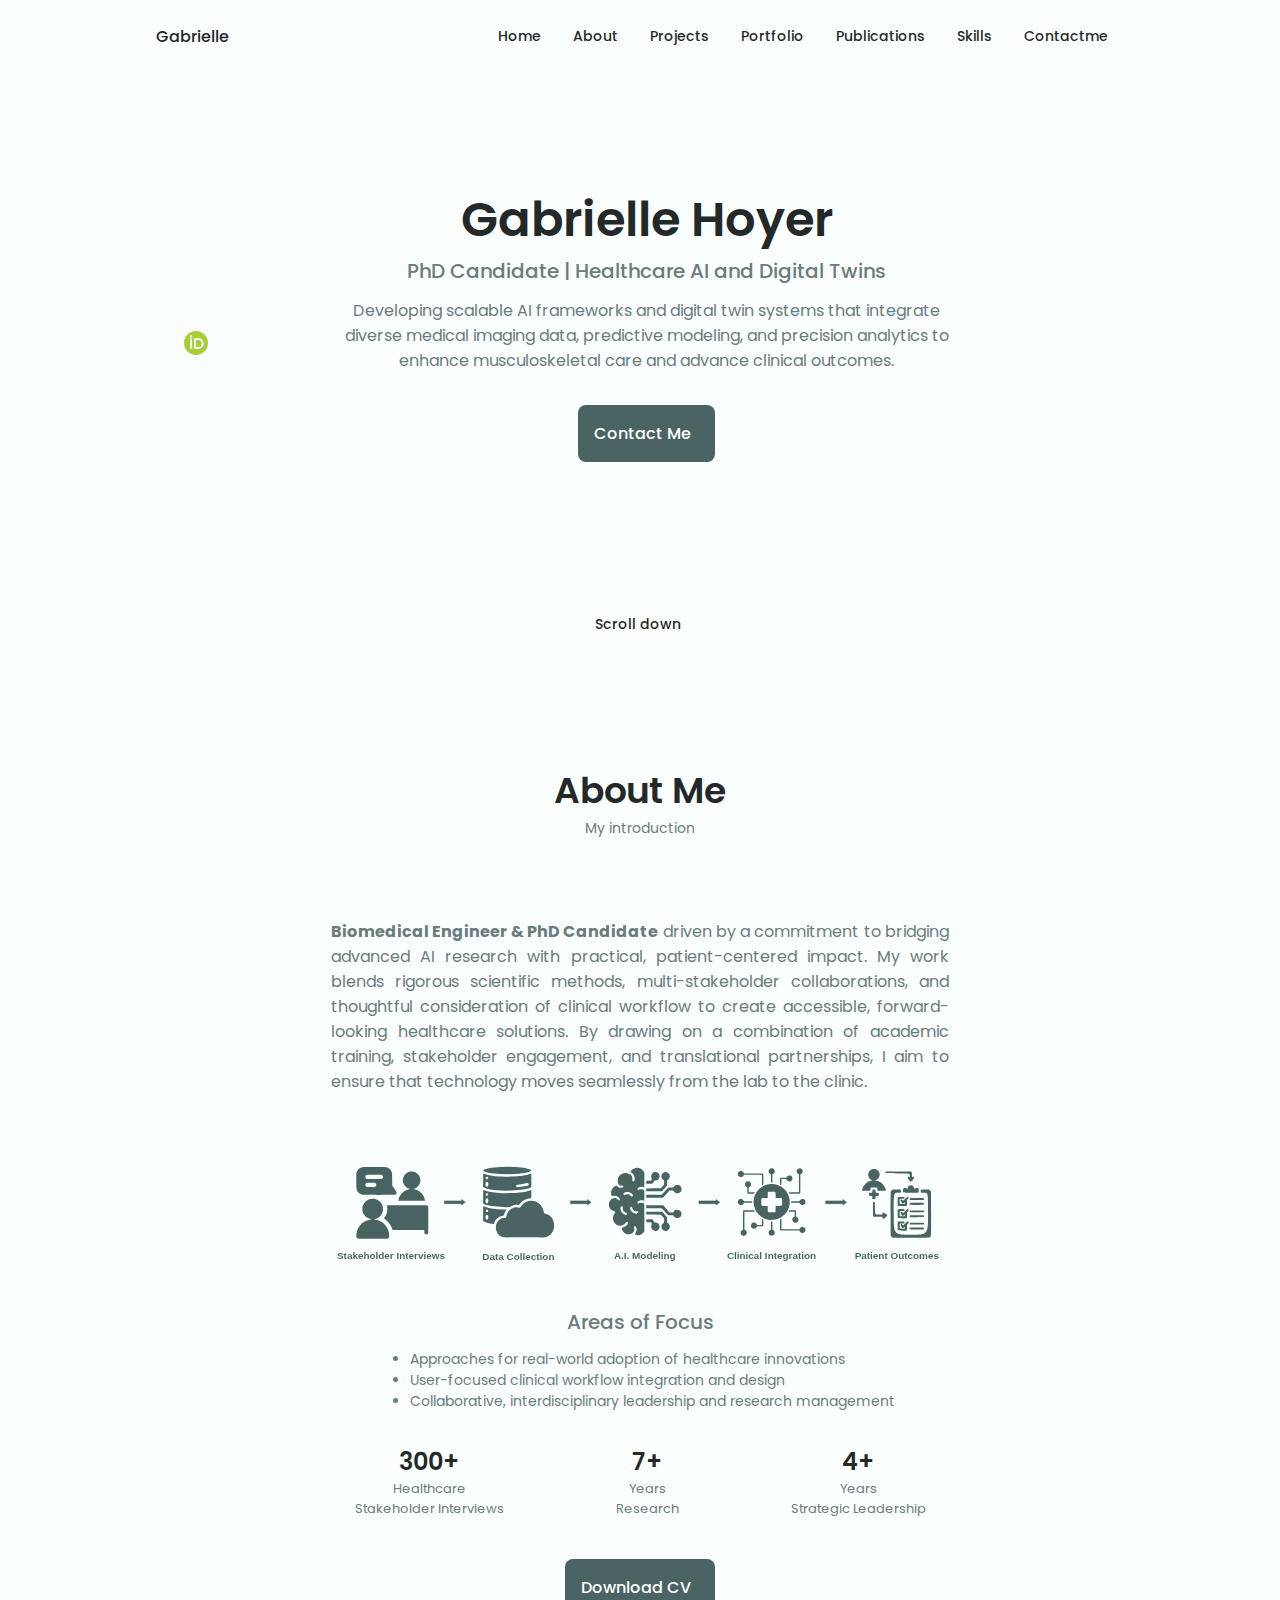
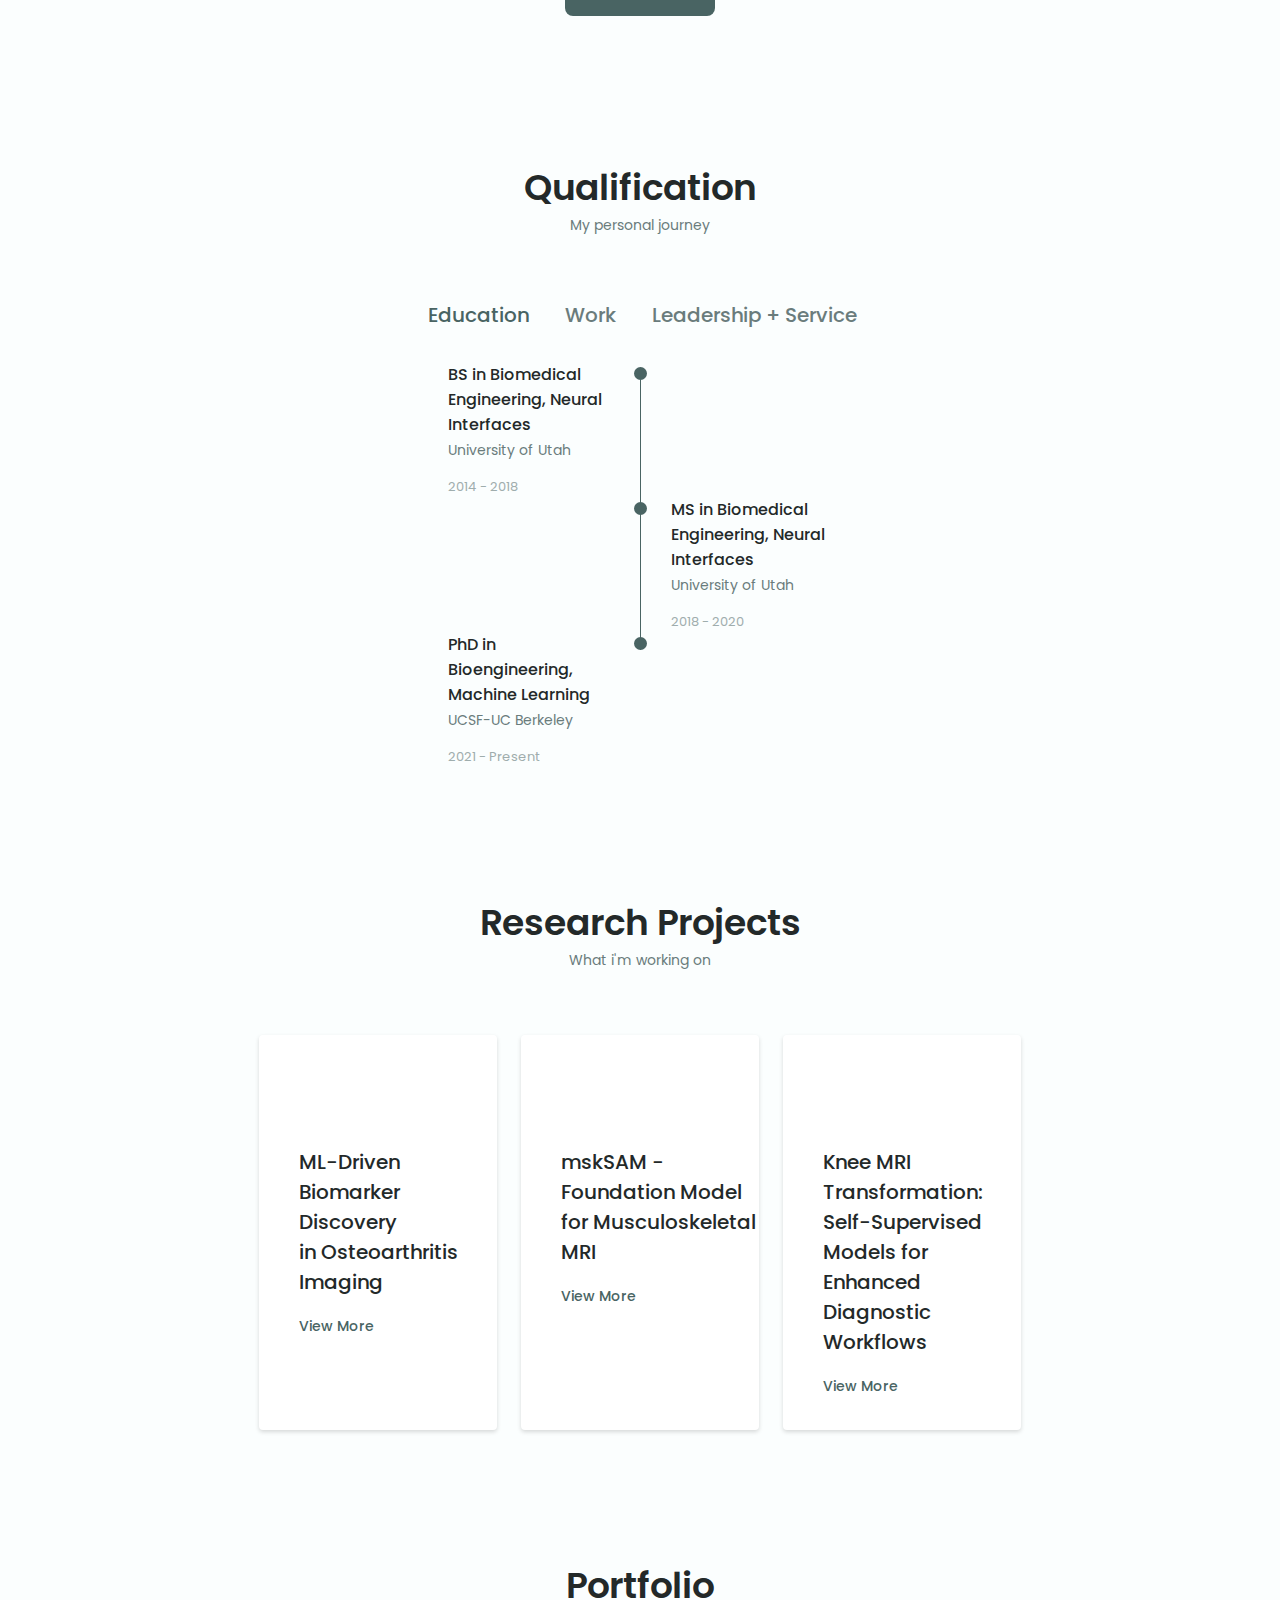
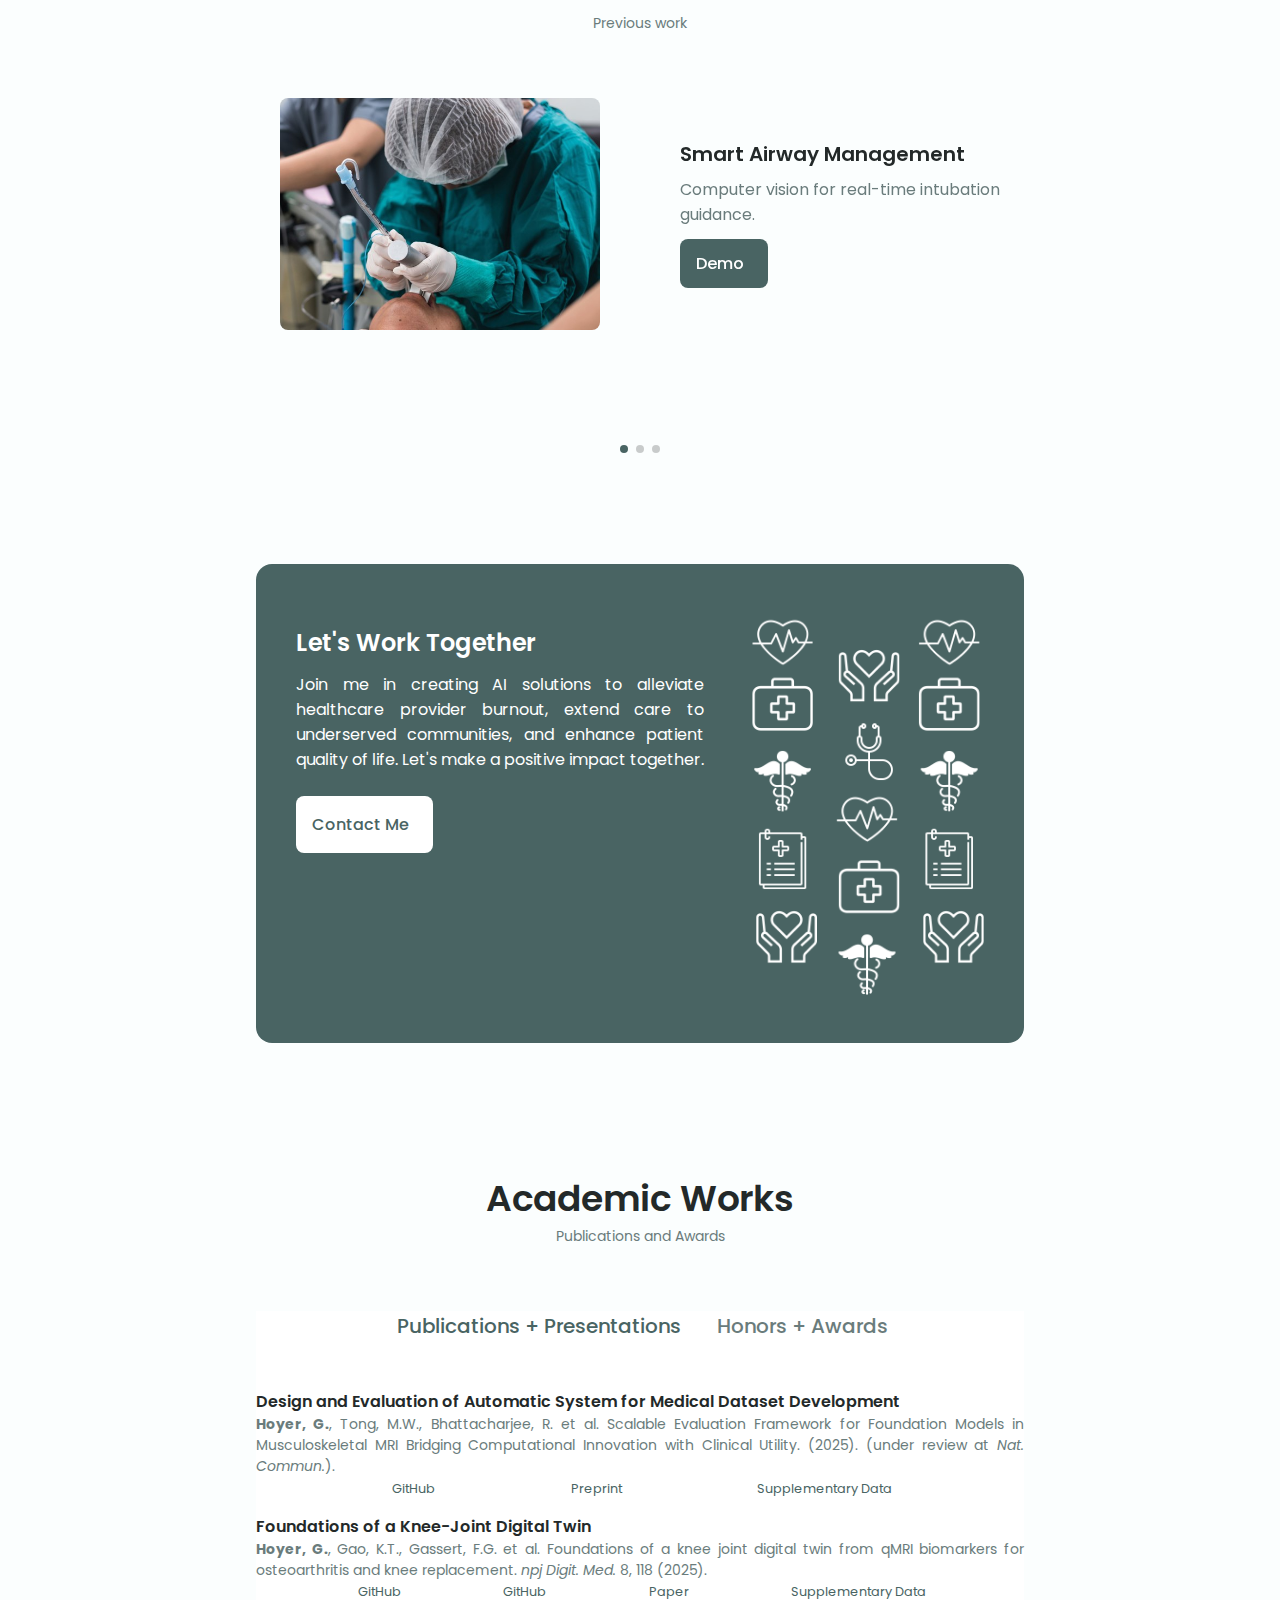
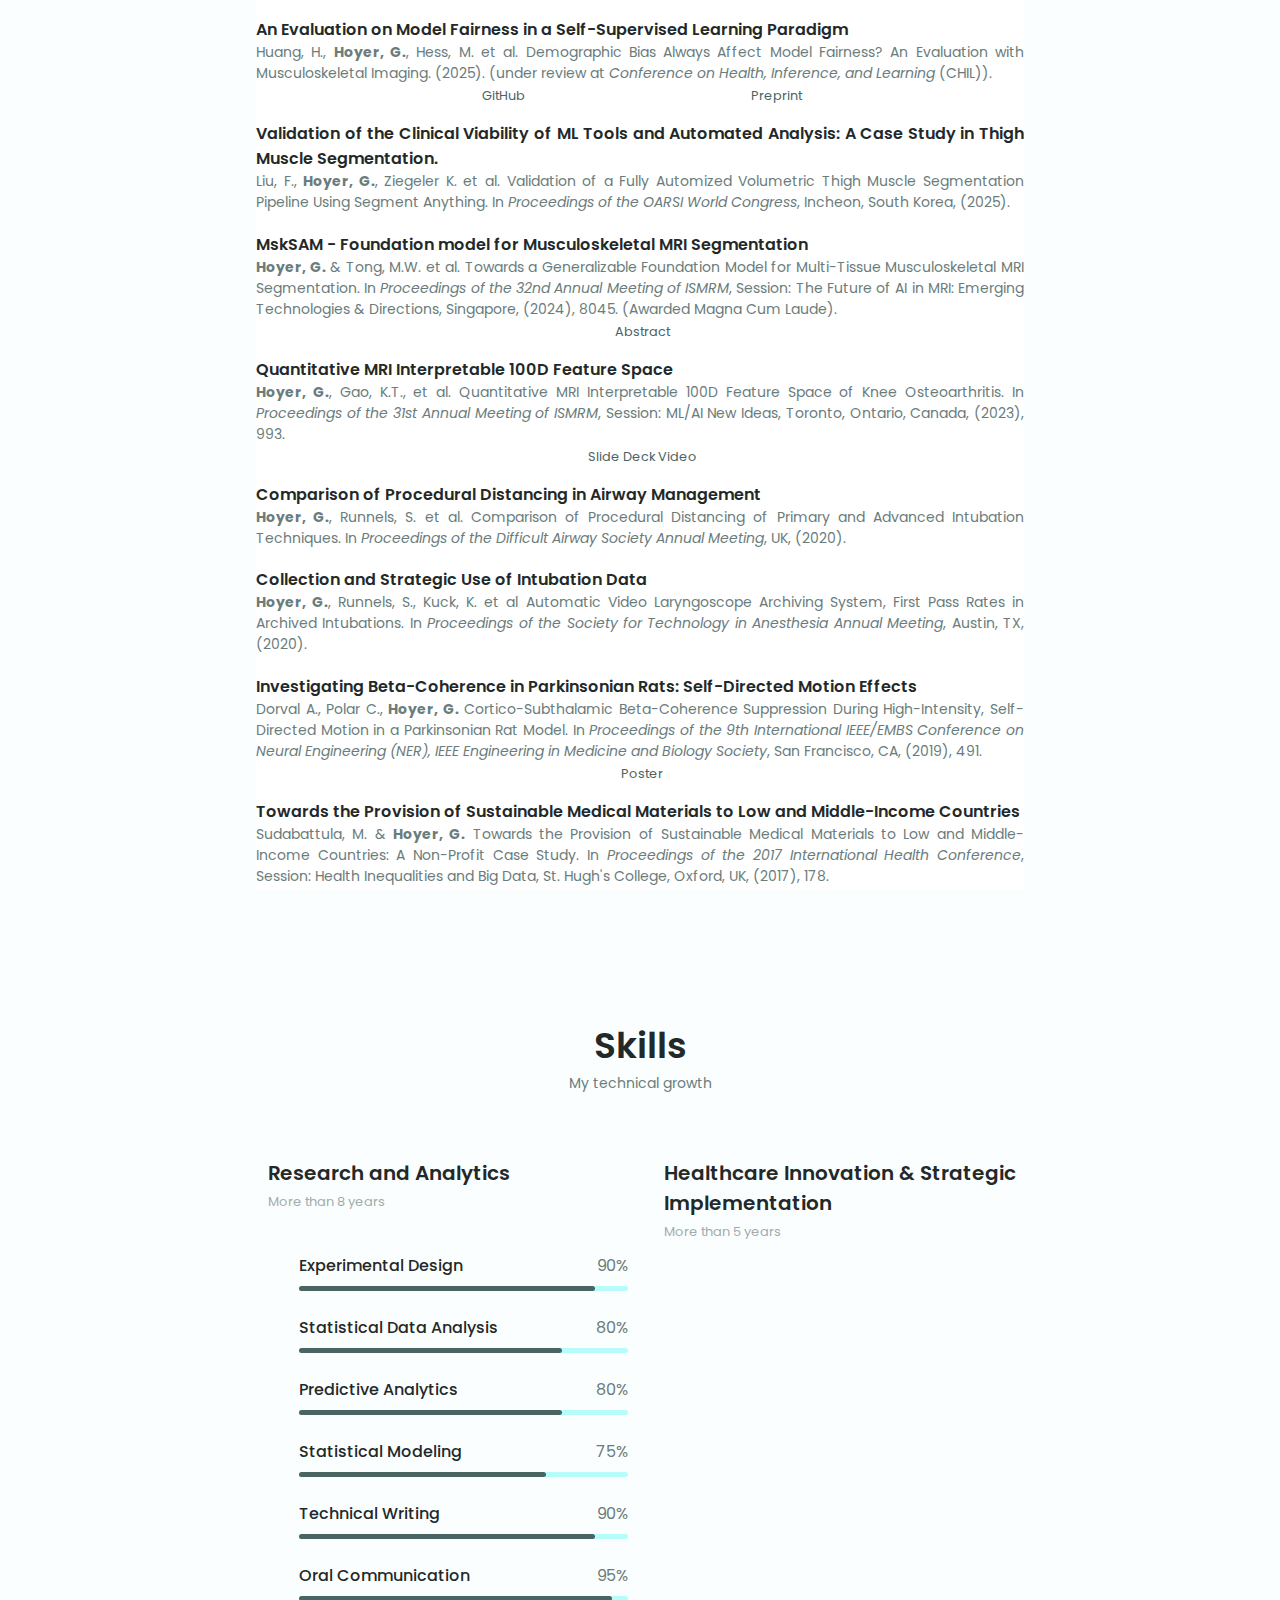
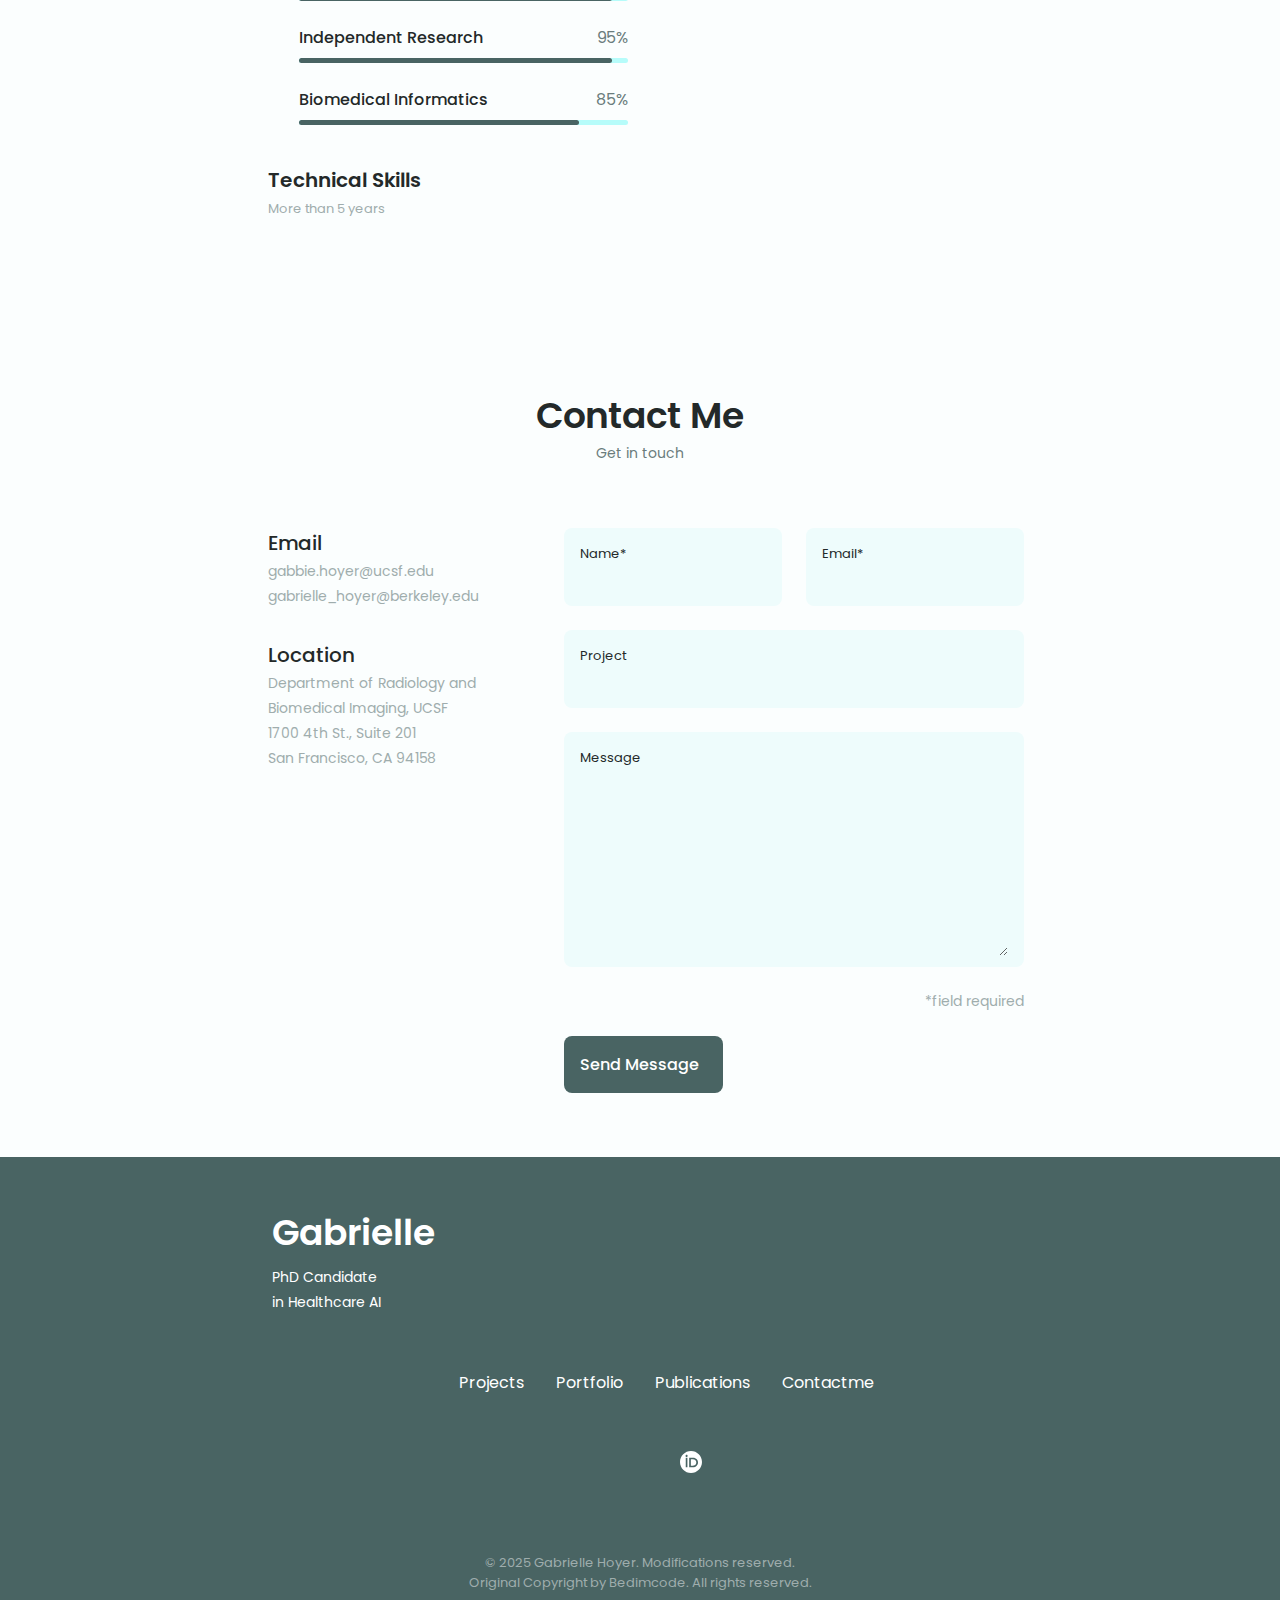
==== commit e07648f4: "CV" ====
--- a/index.html
+++ b/index.html
@@ -175,10 +175,22 @@
                     </p>
             
                     <!-- Diagram -->
+                    <!-- <div class="about__diagram">
+                        <img src="assets/img/diagram.png" alt="Diagram" class="about__img">
+                    </div> -->
+            
+                    <!-- <a href="#" class="home__social-icon">
+                        <img src="assets/img/outcomes_new2.svg" alt="Outcomes Icon">
+                    </a> -->
+
+                    <!-- <div class="about__diagram">
+                        <img src="assets/img/outcomes_new2.svg" alt="Diagram" class="filter-green">
+                    </div> -->
+
                     <div class="about__diagram">
-                        <img src="assets/img/diagram.png" alt="Diagram" class="about__img">
-                    </div>
-            
+                        <img src="assets/img/diagram2.svg" alt="Diagram" class="filter-green">
+                    </div>
+                      
                     <!-- Bullet points -->
                     <h3 class="home__subtitle">Areas of Focus</h3>
                     <ul class="about__list">
@@ -205,7 +217,7 @@
             
                     <!-- CV Button -->
                     <div class="about__buttons">
-                        <a download="" href="assets/pdf/Hoyer_CV_2024.pdf" class="button button--flex">
+                        <a download="" href="assets/pdf/Hoyer_CV_2025.pdf" class="button button--flex">
                             Download CV <i class="uil uil-download-alt button__icon"></i>
                         </a>
                     </div>
@@ -849,7 +861,7 @@
 
             <!-- Publications Start -->
             <!--==================== PUBLICATION Start ====================-->
-            <section class="publication section">
+            <section class="publication section" id="publication">
                 <h2 class="section__title">Academic Works</h2>
                 <span class="section__subtitle">Publications and Awards</span>
 
--- a/assets/css/styles.css
+++ b/assets/css/styles.css
@@ -551,6 +551,11 @@
   margin: 2rem 0;
 }
 
+.filter-green {
+  filter: invert(35%) sepia(20%) saturate(494%) hue-rotate(129deg) brightness(94%) contrast(85%);
+  transition: filter 0.3s;
+}
+
 /* Diagram image */
 .about__img {
   max-width: 100%;
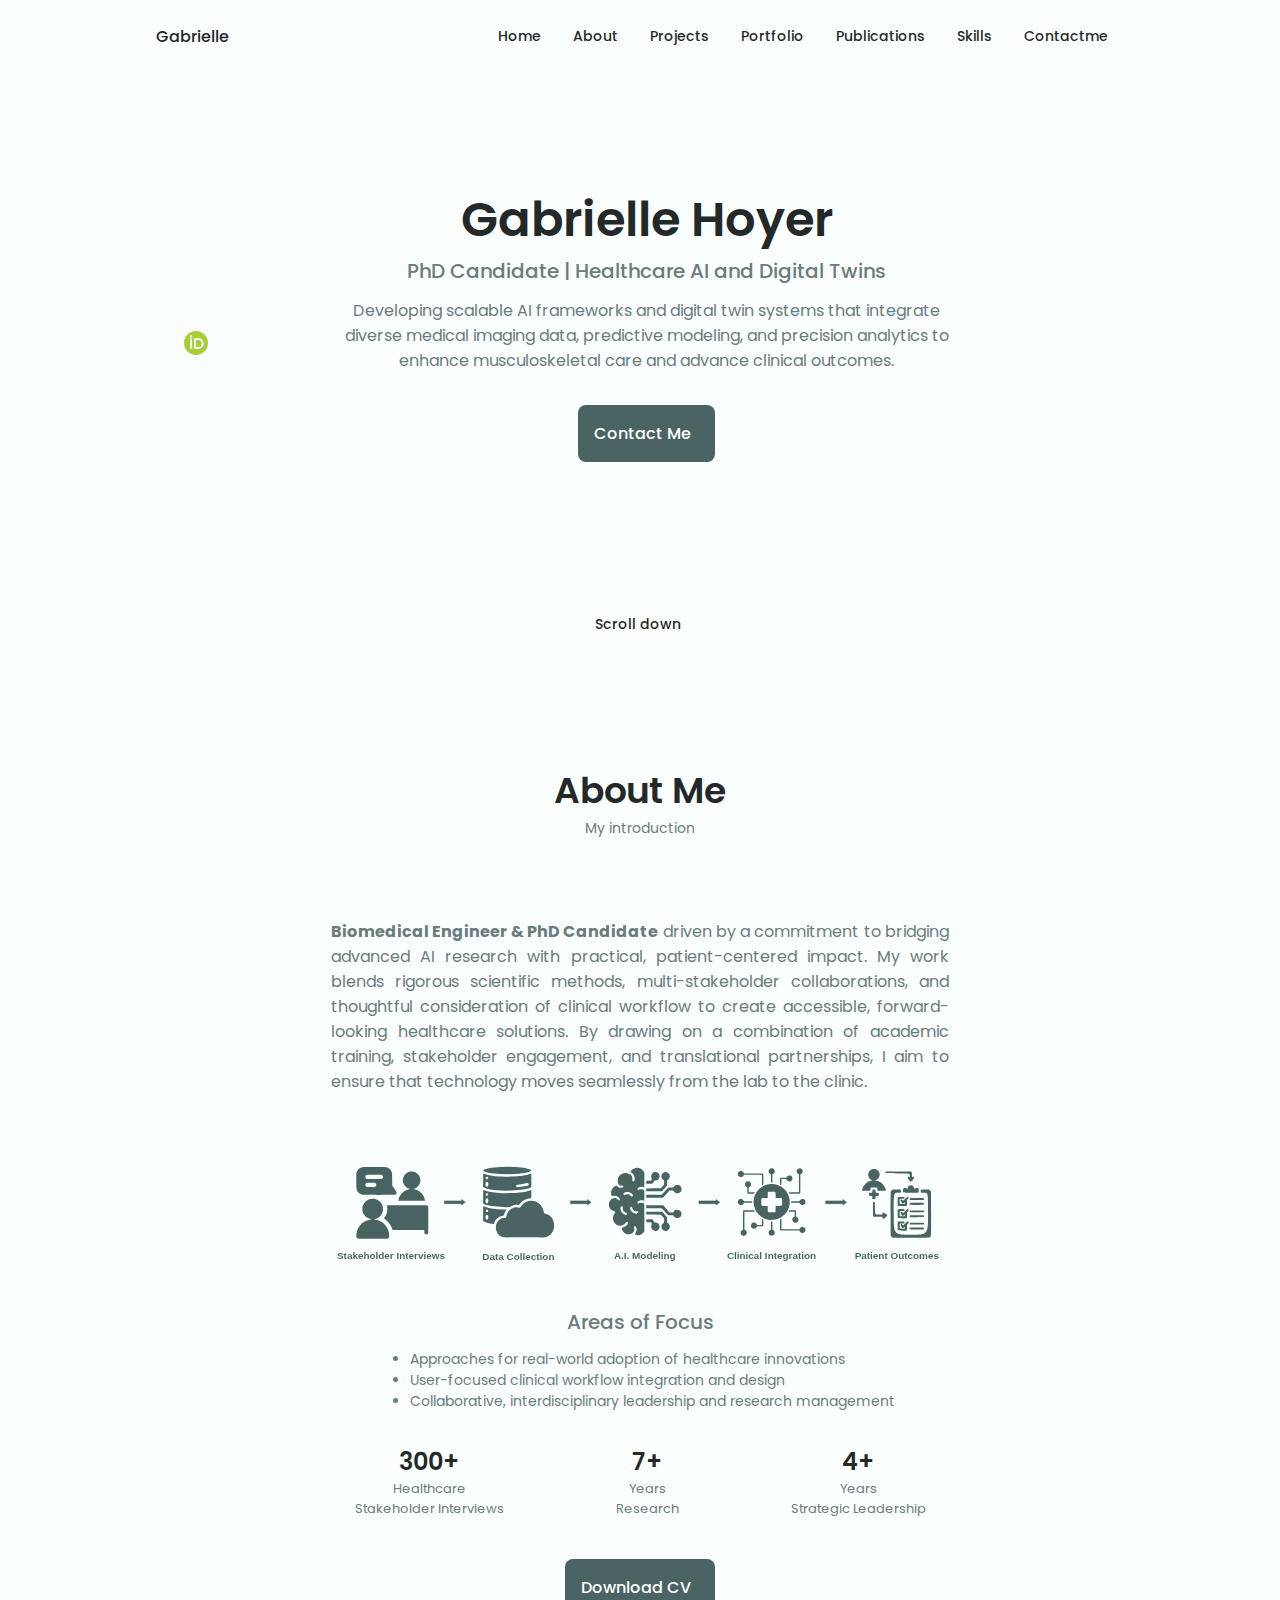
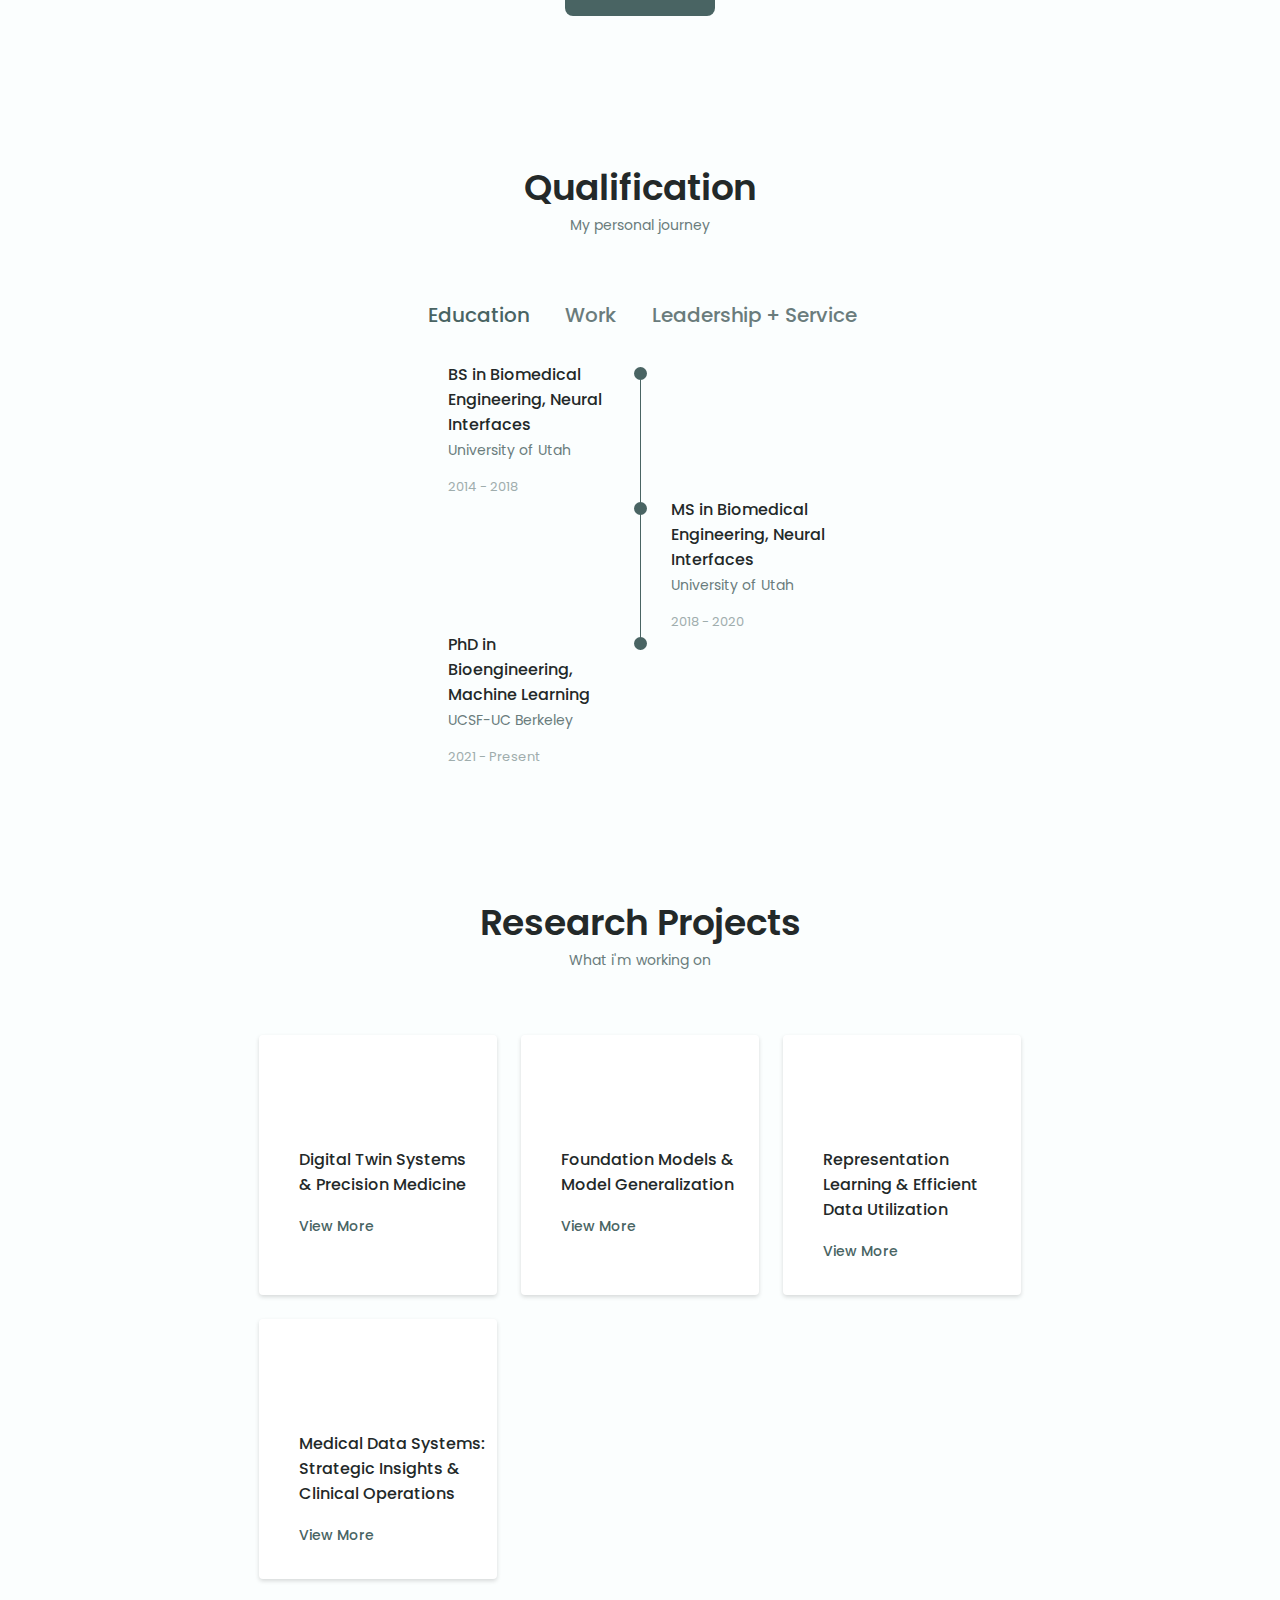
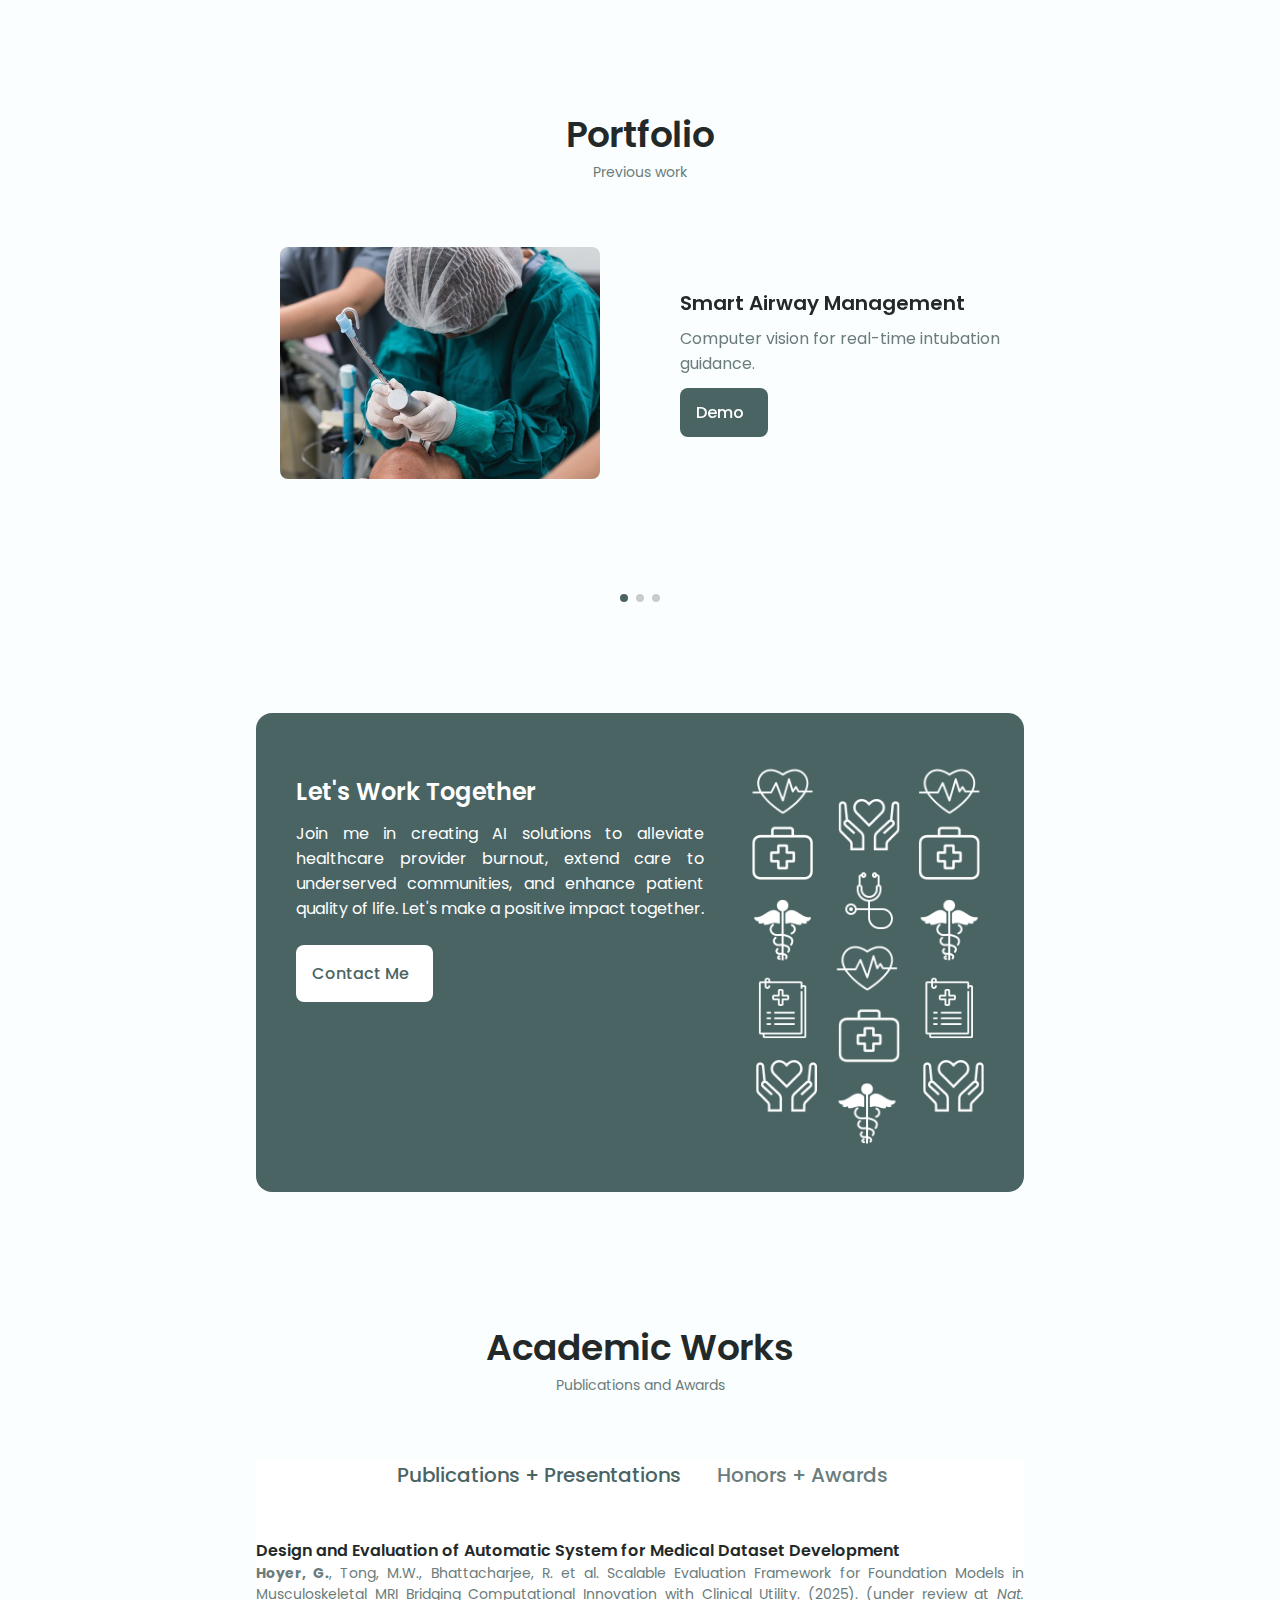
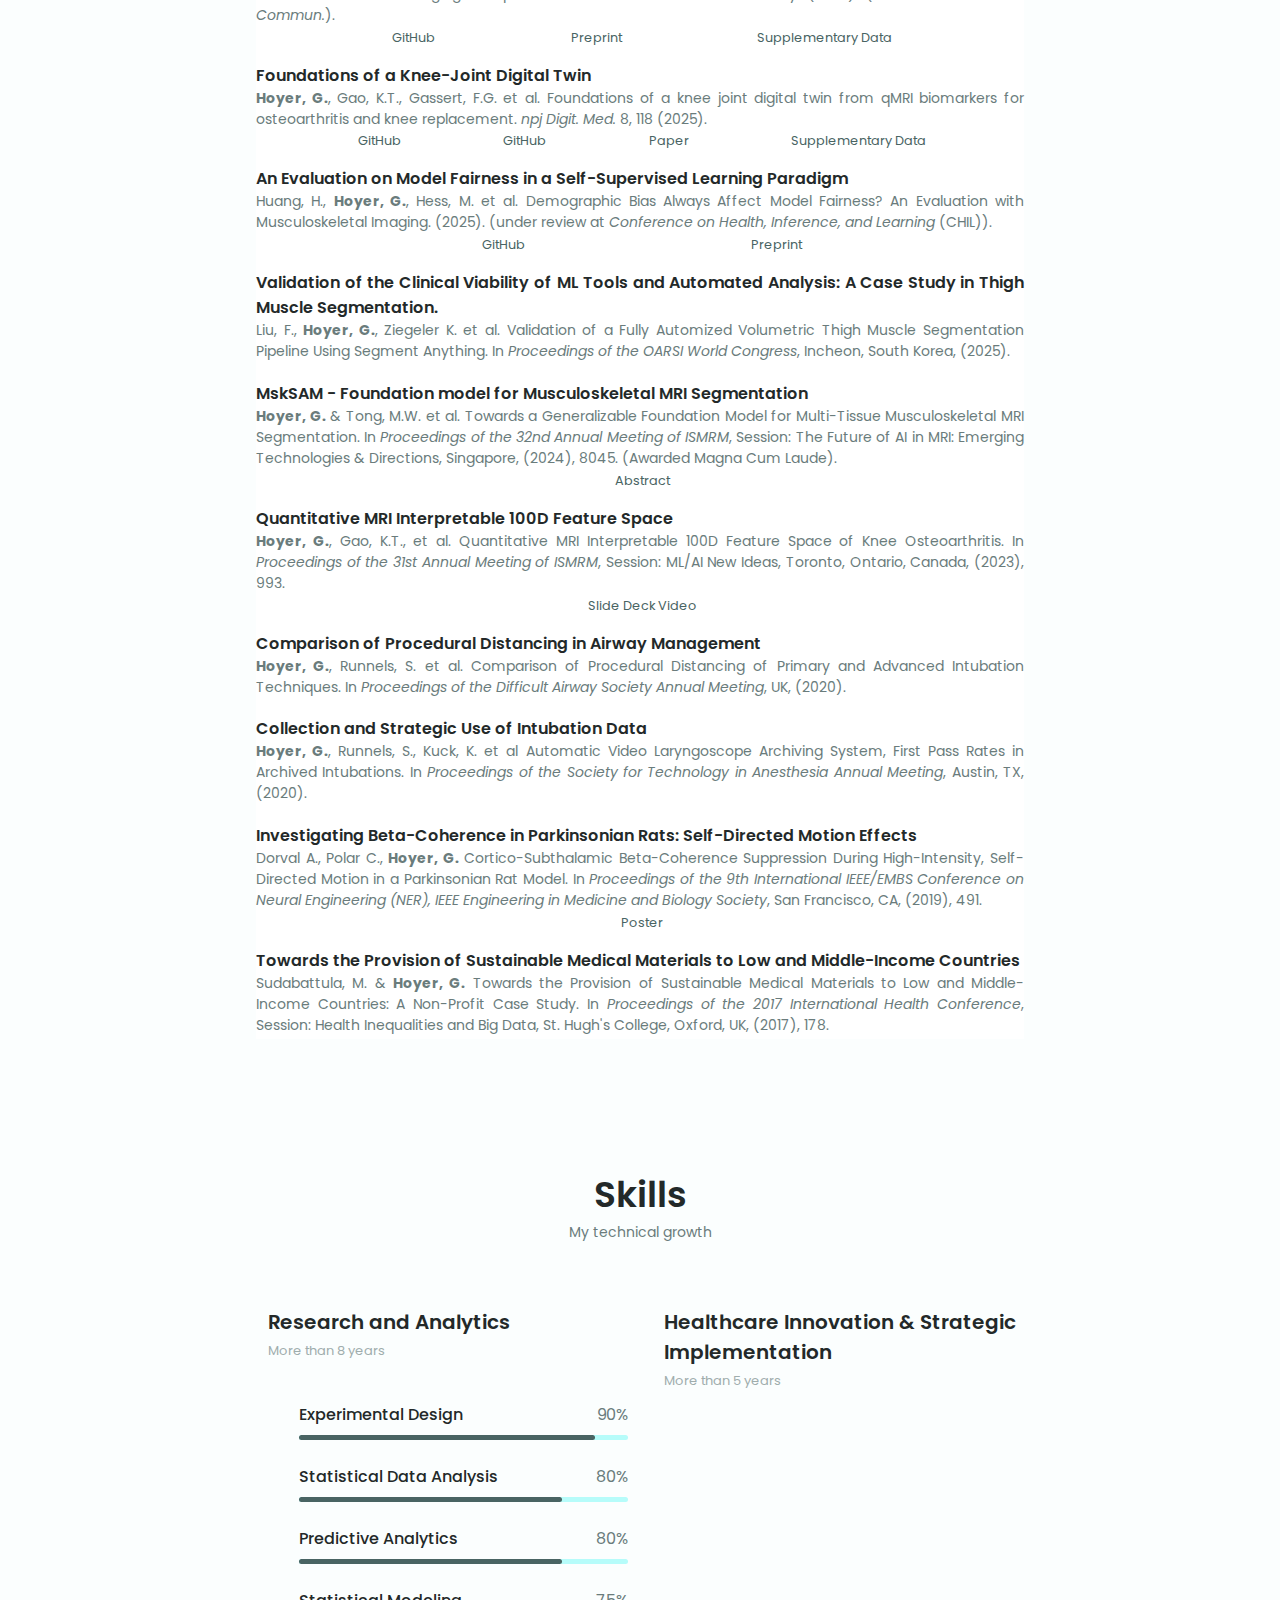
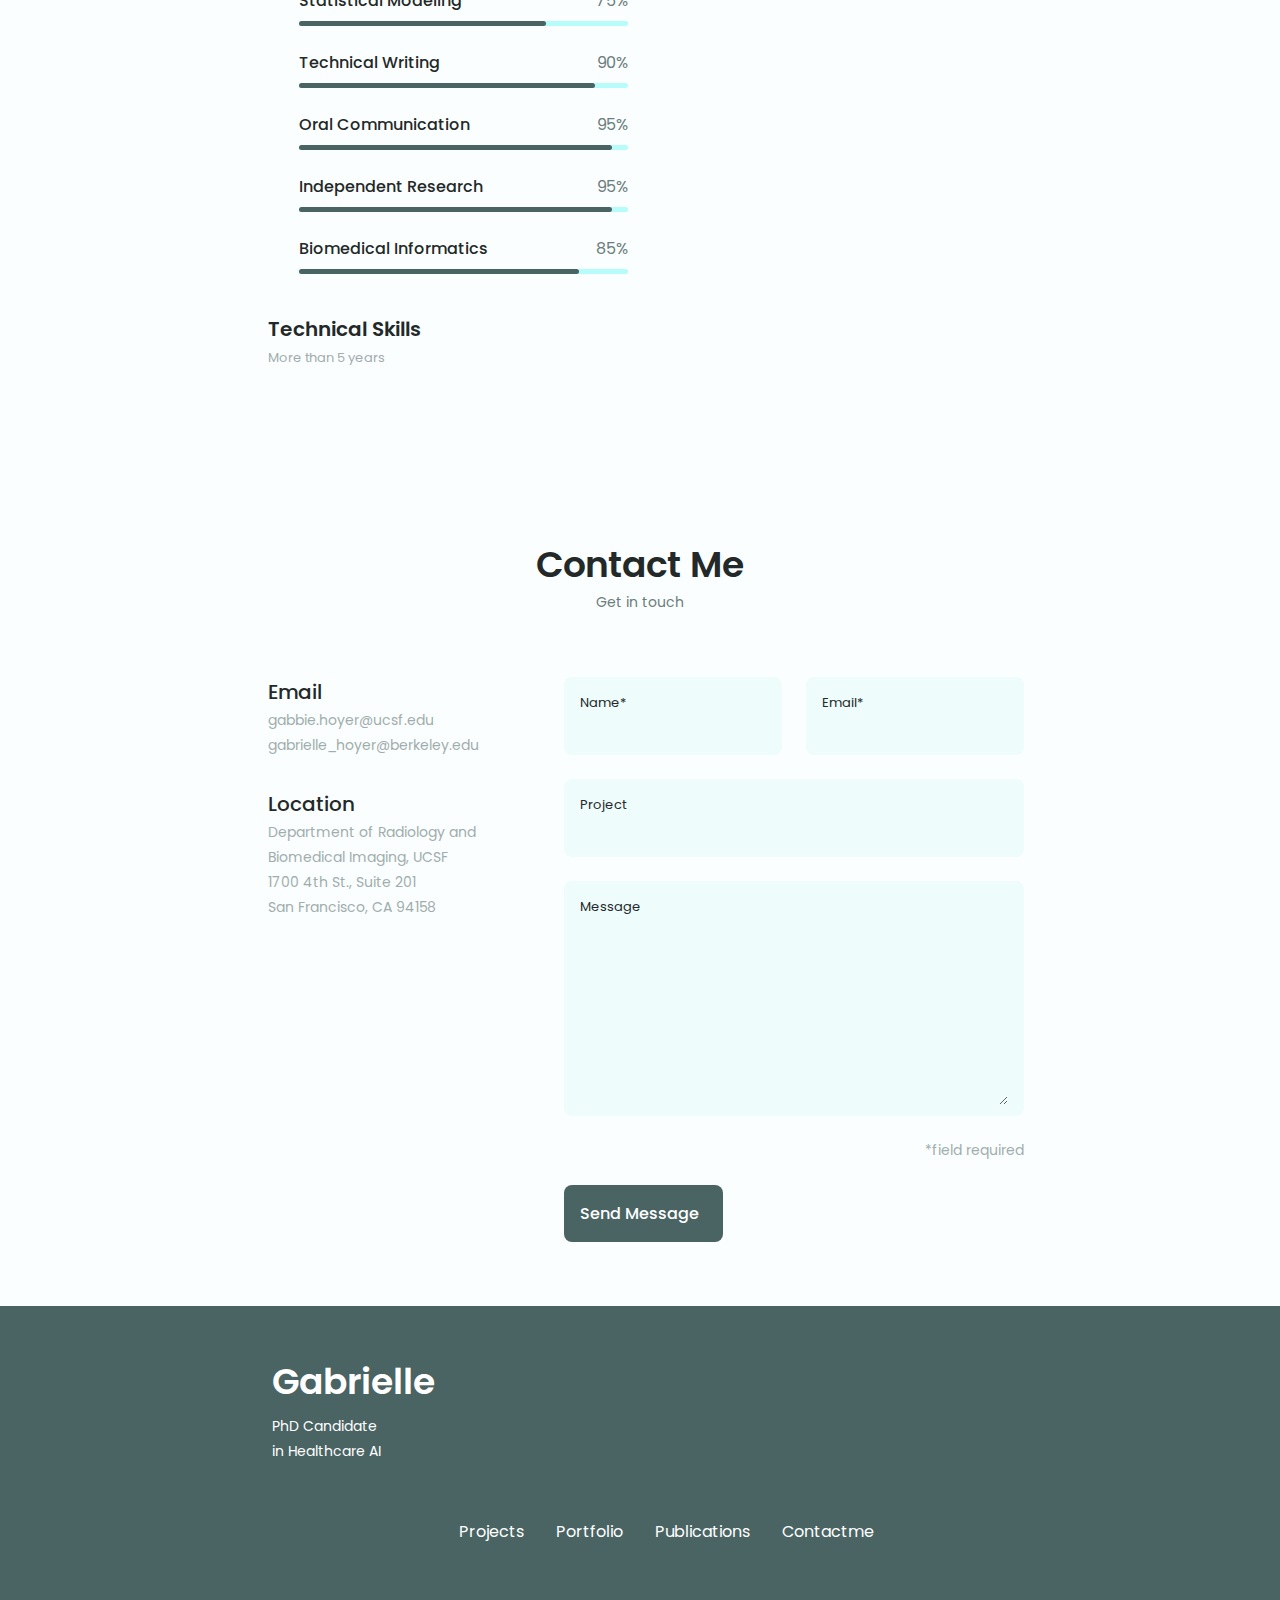
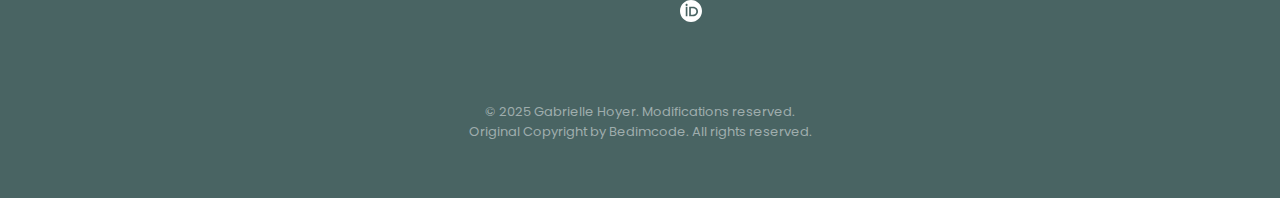
==== commit 015bb813: "projects update" ====
--- a/index.html
+++ b/index.html
@@ -5,6 +5,9 @@
         <meta name="viewport" content="width=device-width, initial-scale=1.0">
 
         <!--==================== UNICONS ====================-->
+        <link rel="stylesheet" href="https://unicons.iconscout.com/release/v4.0.8/css/line.css">
+
+        <!--==================== Font Awesome ====================-->
         <link rel="stylesheet" href="https://unicons.iconscout.com/release/v4.0.8/css/line.css">
         
         <!--==================== SWIPER CSS ====================-->
@@ -49,7 +52,7 @@
                         </li>
 
                         <li class="nav__item">
-                            <a href="#publication" class="nav__link">
+                            <a href="#publication_award" class="nav__link">
                                 <i class="uil uil-books nav__icon"></i> Publications
                             </a>
                         </li>
@@ -592,9 +595,9 @@
                     <div class="services__content">
                         <div>
                             <!-- <i class="uil uil-web-grid services__icon"></i> -->
-                            <i class="uil uil-analytics services__icon"></i>
+                            <i class="uil uil uil-hunting services__icon"></i>
                             <!-- <h3 class="services__title">Ui/Ux <br> Designer</h3> -->
-                            <h3 class="services__title">ML-Driven<br> Biomarker Discovery<br> in Osteoarthritis Imaging</h3>
+                            <h3 class="services__title">Digital Twin Systems<br> & Precision Medicine</h3>
                         </div>
                         <span class="button button--flex button--small button--link services__button">
                             View More 
@@ -604,50 +607,46 @@
                         <div class="services__modal">
                             <div class="services__modal-content">
                                 <!-- <h4 class="services__modal-title">Ui/Ux <br> Designer</h4> -->
-                                <h4 class="services__modal-title">ML-Driven Biomarker Discovery<br> in Osteoarthritis Imaging</h4>
+                                <h4 class="services__modal-title">Digital Twin Systems<br> & Precision Medicine</h4>
                                 <i class="uil uil-times services__modal-close"></i>
     
                                 <ul class="services__modal-services grid">
                                     <li class="services__modal-service">
                                         <i class="uil uil-check-circle services__modal-icon"></i>
                                         <!-- <p>I develop the user interface.</p> -->
-                                        <p>Initiated and led a research project utilizing quantitative MRI (qMRI) to construct a 100-Dimensional Interpretable Feature Space, aiding in the early detection and progression tracking of Knee Osteoarthritis with the Osteoarthritis Initiative (OAI) data.</p>
+                                        <p>Developing personalized digital twin systems that integrate multi-modal clinical data (imaging, clinical demographics, biomechanical signals, and 3D anatomical representations) for precise musculoskeletal health management.</p>
                                     </li>
                                     <li class="services__modal-service">
                                         <i class="uil uil-check-circle services__modal-icon"></i>
                                         <!-- <p>Web page development.</p> -->
-                                        <p>Developed and published an open-source software tool for sharing research outcomes, thereby improving accessibility and fostering collaboration in the scientific domain.</p>
+                                        <p>Applying advanced causal inference, predictive analytics, and generative AI to perform longitudinal analyses and individualized scenario simulations.</p>
                                     </li>
                                     <li class="services__modal-service">
                                         <i class="uil uil-check-circle services__modal-icon"></i>
                                         <!-- <p>I create ux element interactions.</p> -->
-                                        <p>Conducted an oral presentation of our comprehensive study at the International Society for Magnetic Resonance in Medicine (ISMRM) 2023, contributing to the advancement of new research pathways in the understanding of osteoarthritis mechanisms.</p>
+                                        <p>Creating interactive decision-support tools that allow clinicians and researchers to explore preventive care strategies, disease trajectories, and personalized treatment plans.</p>
                                     </li>
                                     <li class="services__modal-service">
                                         <i class="uil uil-check-circle services__modal-icon"></i>
                                         <!-- <p>I position your company brand.</p> -->
-                                        <p>Identified and statistically validated new morphological biomarkers through advanced machine learning techniques, providing critical insights into the risk factors and progression patterns of osteoarthritis.</p>
-                                    </li>
-
+                                        <p>Establishing analytical methods and software platforms to enable real-time clinical translation and improve patient-specific clinical outcomes.</p>
+                                    </li>
                                     <!-- ... -->
                                     <li class="resource-links">
                                         <a href="https://github.com/gabbieHoyer/OAI_digital_twins" target="_blank" rel="noopener noreferrer" aria-label="View on GitHub">
                                             <i class="uil uil-github-alt"></i>
                                             <span class="link-text">GitHub</span>
                                         </a>
-                                        <a href="https://youtu.be/qZhc5TOqCCY" target="_blank" rel="noopener noreferrer" aria-label="View Slide Deck">
+                                        <a href="https://youtu.be/611vjjYGb8o" target="_blank" rel="noopener noreferrer" aria-label="View Slide Deck">
                                             <i class="uil uil-play-circle"></i>
                                             <span class="link-text">Slide Deck Video</span>
                                         </a>
-                                        <a href="https://arxiv.org/abs/2501.15396" target="_blank" rel="noopener noreferrer" aria-label="View Open Access Paper">
+                                        <a href="https://www.nature.com/articles/s41746-025-01507-3" target="_blank" rel="noopener noreferrer" aria-label="View Open Access Paper">
                                             <i class="uil uil-file-alt"></i>
-                                            <span class="link-text">Preprint</span>
+                                            <span class="link-text">Paper</span>
                                         </a>
                                     </li>
-
                                 </ul>
-                        
-
                             </div>
                         </div>
                     </div>
@@ -659,7 +658,7 @@
                             <i class="uil uil-code-branch services__icon"></i>
                             <!-- <h3 class="services__title">Frontend <br> Developer</h3> -->
                             <!-- <h2 class="services__title">mskSAM</h2> -->
-                            <h3 class="services__title">mskSAM -<br> Foundation Model<br> for Musculoskeletal MRI</h3>
+                            <h3 class="services__title">Foundation Models &<br>Model Generalization</h3>
                         </div>
 
                         <span class="button button--flex button--small button--link services__button">
@@ -671,25 +670,25 @@
                             <div class="services__modal-content">
                                 <!-- <h4 class="services__modal-title">Frontend <br> Developer</h4> -->
                                 <!-- <h3 class="services__modal-title">mskSAM</h3> -->
-                                <h4 class="services__modal-title">mskSAM -<br> Foundation Model<br> for Musculoskeletal MRI</h4>
+                                <h4 class="services__modal-title">Foundation Models &<br> Model Generalization</h4>
                                 <i class="uil uil-times services__modal-close"></i>
     
                                 <ul class="services__modal-services grid">
                                     <li class="services__modal-service">
                                         <i class="uil uil-check-circle services__modal-icon"></i>
-                                        <p>Leading an ongoing investigation into the adaptability of the Segment Anything Model (SAM) for diverse musculoskeletal MRI cases, analyzing its performance across varying anatomies, imaging sequences, and patient demographics.</p>
-                                    </li>
-                                    <li class="services__modal-service">
-                                        <i class="uil uil-check-circle services__modal-icon"></i>
-                                        <p>Evaluating SAM's application in zero-shot and fine-tuning scenarios to uncover the model's nuanced strengths and weaknesses in medical imaging, contributing to the knowledge base of foundation models.</p>
-                                    </li>
-                                    <li class="services__modal-service">
-                                        <i class="uil uil-check-circle services__modal-icon"></i>
-                                        <p>Pioneering a multi-faceted study to develop a generalizable system for musculoskeletal MRI segmentation, aimed at facilitating easy adaptation by clinical research groups for unique imaging needs.</p>
-                                    </li>
-                                    <li class="services__modal-service">
-                                        <i class="uil uil-check-circle services__modal-icon"></i>
-                                        <p>Presenting the findings and progress of the study at the 32nd Annual Meeting of ISMRM in Singapore, 2024, as part of the session on the future of AI in MRI.</p>
+                                        <p>Investigating foundational AI models, including the Segment Anything Model (SAM), for generalizability across different anatomical structures, patient populations, and imaging modalities in musculoskeletal MRI.</p>
+                                    </li>
+                                    <li class="services__modal-service">
+                                        <i class="uil uil-check-circle services__modal-icon"></i>
+                                        <p>Developing robust strategies for fine-tuning and adapting pre-trained models to enhance transferability and clinical utility across medical domains.</p>
+                                    </li>
+                                    <li class="services__modal-service">
+                                        <i class="uil uil-check-circle services__modal-icon"></i>
+                                        <p>Conducting comprehensive evaluations to identify limitations and strengths of foundation models, informing clinical adoption and research best practices.</p>
+                                    </li>
+                                    <li class="services__modal-service">
+                                        <i class="uil uil-check-circle services__modal-icon"></i>
+                                        <p>Disseminating findings through leading conferences and open-access publications to facilitate adoption by diverse research groups and clinical users.</p>
                                     </li>
                                     
                                     <!--  -->
@@ -698,16 +697,15 @@
                                             <i class="uil uil-github-alt"></i>
                                             <span class="link-text">GitHub</span>
                                         </a>
-                                        <a href="https://drive.google.com/file/d/1nDe3D-hs2smGsR0gBCt4fTGh46wWtWhb/view?usp=sharing" target="_blank" rel="noopener noreferrer" aria-label="View Open Access Paper">
+                                        <!-- <a href="https://drive.google.com/file/d/1nDe3D-hs2smGsR0gBCt4fTGh46wWtWhb/view?usp=sharing" target="_blank" rel="noopener noreferrer" aria-label="View Open Access Paper">
                                             <i class="uil uil-file-alt"></i>
                                             <span class="link-text">Abstract</span>
-                                        </a>
+                                        </a> -->
                                         <a href="https://arxiv.org/abs/2501.13376" target="_blank" rel="noopener noreferrer" aria-label="View Open Access Paper">
                                             <i class="uil uil-file-alt"></i>
                                             <span class="link-text">Preprint</span>
                                         </a>
                                     </li>
-
                                 </ul>
                             </div>
                         </div>
@@ -717,58 +715,111 @@
                     <div class="services__content">
                         <div>
                             <!-- <i class="uil uil-pen services__icon"></i> -->
-                            <i class="uil uil-user-md services__icon"></i>
+                            <i class="uil uil-analytics  services__icon"></i>
                             <!-- <h3 class="services__title">Branding <br> Designer</h3> -->
-                            <h3 class="services__title">Knee MRI Transformation: Self-Supervised Models for Enhanced Diagnostic Workflows</h3>
-                        </div>
-
+                            <h3 class="services__title">Representation <br> Learning & Efficient <br> Data Utilization</h3>
+                        </div>
                         <span class="button button--flex button--small button--link services__button">
                             View More 
                             <i class="uil uil-arrow-right button__icon"></i>
                         </span>
-
                         <div class="services__modal">
                             <div class="services__modal-content">
                                 <!-- <h4 class="services__modal-title">Branding <br> Designer</h4> -->
-                                <h4 class="services__modal-title">Knee MRI Transformation: Self-Supervised Models for Enhanced Diagnostic Workflows</h4>
+                                <h4 class="services__modal-title">Representation Learning <br> & Efficient Data Utilization</h4>
                                 <i class="uil uil-times services__modal-close"></i>
     
                                 <ul class="services__modal-services grid">
                                     <li class="services__modal-service">
                                         <i class="uil uil-check-circle services__modal-icon"></i>
                                         <!-- <p>I develop the user interface.</p> -->
-                                        <p>Addressing a significant healthcare challenge by optimizing clinical radiology workflows through Self-Supervised Learning (SSL) models, aiming to enhance diagnostic efficiency for knee MRI.</p>
+                                        <p>Exploring innovative representation learning methods, including self-supervised learning (SSL), to enhance feature extraction and downstream task performance from minimally labeled datasets.</p>
                                     </li>
                                     <li class="services__modal-service">
                                         <i class="uil uil-check-circle services__modal-icon"></i>
                                         <!-- <p>Web page development.</p> -->
-                                        <p>Investigating state-of-the-art methods for extracting robust feature representations from knee MRI data, intending to improve performance in downstream tasks within a limited label paradigm.</p>
+                                        <p>Analyzing the impact of embedding and representation quality on model performance, interpretability, and efficiency in limited-data contexts.</p>
                                     </li>
                                     <li class="services__modal-service">
                                         <i class="uil uil-check-circle services__modal-icon"></i>
                                         <!-- <p>I create ux element interactions.</p> -->
-                                        <p>Conducting thorough research to overcome the scarcity of expert annotations in medical imaging, enhancing the development of models that are generalizable and clinically relevant.</p>
+                                        <p>Developing new methods to leverage clinical text, tabular data, and imaging biomarkers, improving model accuracy and reducing dependency on costly annotated datasets.</p>
                                     </li>
                                     <li class="services__modal-service">
                                         <i class="uil uil-check-circle services__modal-icon"></i>
                                         <!-- <p>I position your company brand.</p> -->
-                                        <p>Embarking on the creation of workflow-specific anomaly segmentation models for radiology and orthopedic surgery, addressing the unique needs of these distinct clinical environments.</p>
+                                        <p>Investigating fairness and bias in learned data representations to ensure equitable clinical performance across diverse demographic groups.</p>
                                     </li>
                                     <!-- ... -->
                                     <li class="resource-links">
-                                        <!-- <a href="https://github.com/gabbieHoyer/OAI_digital_twins" target="_blank" rel="noopener noreferrer" aria-label="View on GitHub">
-                                            <i class="uil uil-github-alt"></i>
-                                            <span class="link-text">GitHub</span>
-                                        </a> -->
                                         <a href="https://youtu.be/_rEZOcvMERA" target="_blank" rel="noopener noreferrer" aria-label="View Slide Deck">
                                             <i class="uil uil-play-circle"></i>
                                             <span class="link-text">Slide Deck Video</span>
                                         </a>
+
+                                        <a href="https://drive.google.com/file/d/1OfMR17fDkBeeWd-dn9jdBumUIpY4o1y-/view?usp=sharing" target="_blank" rel="noopener noreferrer" aria-label="View Open Access Paper">
+                                            <i class="uil uil-file-alt"></i>
+                                            <span class="link-text">Preprint</span>
+                                        </a>
                                     </li>
                                 </ul>
                             </div>
                         </div>
                     </div>
+
+
+
+                    <!--=============== SERVICES 4 ===============-->
+                    <div class="services__content">
+                        <div>
+                            <i class="uil uil-user-md services__icon"></i>
+                            <h3 class="services__title">Medical Data Systems: Strategic Insights & Clinical Operations</h3>
+                        </div>
+                        <span class="button button--flex button--small button--link services__button">
+                            View More 
+                            <i class="uil uil-arrow-right button__icon"></i>
+                        </span>
+
+                        <div class="services__modal">
+                            <div class="services__modal-content">
+                                
+                                <h4 class="services__modal-title">Medical Data Systems: Strategic Insights <br>& Clinical Operations</h4>
+                                <i class="uil uil-times services__modal-close"></i>
+    
+                                <ul class="services__modal-services grid">
+                                    <li class="services__modal-service">
+                                        <i class="uil uil-check-circle services__modal-icon"></i>
+                                     
+                                        <p>Developing software and hardware solutions aimed at strategically collecting and utilizing medical data to monitor clinical procedures, assess quality of care, and evaluate operational efficiency.</p>
+                                    </li>
+                                    <li class="services__modal-service">
+                                        <i class="uil uil-check-circle services__modal-icon"></i>
+                                      
+                                        <p>Utilizing clinical data (such as video laryngoscopy, procedural outcomes, and clinician performance metrics) to reveal patterns, challenges, and opportunities for process improvement within healthcare systems.</p>
+                                    </li>
+                                    <li class="services__modal-service">
+                                        <i class="uil uil-check-circle services__modal-icon"></i>
+                                     
+                                        <p>Leveraging medical data analytics as a powerful tool for administrative insights, clinical education and training enhancement, and proactive hospital management, ultimately driving operational excellence.</p>
+                                    </li>
+                                    <li class="services__modal-service">
+                                        <i class="uil uil-check-circle services__modal-icon"></i>
+                                    
+                                        <p>Engaging directly with interdisciplinary stakeholders—clinicians, administrators, IT departments, and insurers—to ensure alignment of AI innovations with realistic hospital workflows, economic considerations, and strategic priorities.</p>
+                                    </li>
+                          
+                                    <li class="resource-links">
+                                        <a href="https://youtu.be/zdABEzKRS0k" target="_blank" rel="noopener noreferrer" aria-label="View Demo">
+                                            <i class="uil uil-play-circle"></i>
+                                            <span class="link-text">Demo</span>
+                                        </a>
+                                    </li>
+
+                                </ul>
+                            </div>
+                        </div>
+                    </div>
+
                 </div>
             </section>
 
@@ -861,7 +912,7 @@
 
             <!-- Publications Start -->
             <!--==================== PUBLICATION Start ====================-->
-            <section class="publication section" id="publication">
+            <section class="publication section" id="publication_award">
                 <h2 class="section__title">Academic Works</h2>
                 <span class="section__subtitle">Publications and Awards</span>
 
@@ -1541,7 +1592,7 @@
                             <a href="#portfolio" class="footer__link">Portfolio</a>
                         </li>
                         <li>
-                            <a href="#publication" class="footer__link">Publications</a>
+                            <a href="#publication_award" class="footer__link">Publications</a>
                         </li>
                         <li>
                             <a href="#contact" class="footer__link">Contactme</a>
@@ -1610,3 +1661,181 @@
         <script src="assets/js/main.js"></script>
     </body>
 </html>
+
+
+
+
+<!--  Earlier version of project panels:  -->
+<!-- 
+            <section class="services section" id="services">
+                <h2 class="section__title">Research Projects</h2>
+                <span class="section__subtitle">What i'm working on</span>
+
+                <div class="services__container container grid">
+                    <div class="services__content">
+                        <div>
+                            <i class="uil uil-analytics services__icon"></i>
+                            <h3 class="services__title">ML-Driven<br> Biomarker Discovery<br> in Osteoarthritis Imaging</h3>
+                        </div>
+                        <span class="button button--flex button--small button--link services__button">
+                            View More 
+                            <i class="uil uil-arrow-right button__icon"></i>
+                        </span>
+
+                        <div class="services__modal">
+                            <div class="services__modal-content">
+                                <h4 class="services__modal-title">ML-Driven Biomarker Discovery<br> in Osteoarthritis Imaging</h4>
+                                <i class="uil uil-times services__modal-close"></i>
+    
+                                <ul class="services__modal-services grid">
+                                    <li class="services__modal-service">
+                                        <i class="uil uil-check-circle services__modal-icon"></i>
+                                 
+                                        <p>Initiated and led a research project utilizing quantitative MRI (qMRI) to construct a 100-Dimensional Interpretable Feature Space, aiding in the early detection and progression tracking of Knee Osteoarthritis with the Osteoarthritis Initiative (OAI) data.</p>
+                                    </li>
+                                    <li class="services__modal-service">
+                                        <i class="uil uil-check-circle services__modal-icon"></i>
+                                      
+                                        <p>Developed and published an open-source software tool for sharing research outcomes, thereby improving accessibility and fostering collaboration in the scientific domain.</p>
+                                    </li>
+                                    <li class="services__modal-service">
+                                        <i class="uil uil-check-circle services__modal-icon"></i>
+                                       
+                                        <p>Conducted an oral presentation of our comprehensive study at the International Society for Magnetic Resonance in Medicine (ISMRM) 2023, contributing to the advancement of new research pathways in the understanding of osteoarthritis mechanisms.</p>
+                                    </li>
+                                    <li class="services__modal-service">
+                                        <i class="uil uil-check-circle services__modal-icon"></i>
+                                     
+                                        <p>Identified and statistically validated new morphological biomarkers through advanced machine learning techniques, providing critical insights into the risk factors and progression patterns of osteoarthritis.</p>
+                                    </li>
+                                    <li class="resource-links">
+                                        <a href="https://github.com/gabbieHoyer/OAI_digital_twins" target="_blank" rel="noopener noreferrer" aria-label="View on GitHub">
+                                            <i class="uil uil-github-alt"></i>
+                                            <span class="link-text">GitHub</span>
+                                        </a>
+                                        <a href="https://youtu.be/qZhc5TOqCCY" target="_blank" rel="noopener noreferrer" aria-label="View Slide Deck">
+                                            <i class="uil uil-play-circle"></i>
+                                            <span class="link-text">Slide Deck Video</span>
+                                        </a>
+                                        <a href="https://arxiv.org/abs/2501.15396" target="_blank" rel="noopener noreferrer" aria-label="View Open Access Paper">
+                                            <i class="uil uil-file-alt"></i>
+                                            <span class="link-text">Preprint</span>
+                                        </a>
+                                    </li>
+                                </ul>
+                            </div>
+                        </div>
+                    </div>
+
+      
+                    <div class="services__content">
+                        <div>
+                     
+                            <i class="uil uil-code-branch services__icon"></i>
+            
+                            <h3 class="services__title">mskSAM -<br> Foundation Model<br> for Musculoskeletal MRI</h3>
+                        </div>
+
+                        <span class="button button--flex button--small button--link services__button">
+                            View More 
+                            <i class="uil uil-arrow-right button__icon"></i>
+                        </span>
+
+                        <div class="services__modal">
+                            <div class="services__modal-content">
+               
+                                <h4 class="services__modal-title">mskSAM -<br> Foundation Model<br> for Musculoskeletal MRI</h4>
+                                <i class="uil uil-times services__modal-close"></i>
+    
+                                <ul class="services__modal-services grid">
+                                    <li class="services__modal-service">
+                                        <i class="uil uil-check-circle services__modal-icon"></i>
+                                        <p>Leading an ongoing investigation into the adaptability of the Segment Anything Model (SAM) for diverse musculoskeletal MRI cases, analyzing its performance across varying anatomies, imaging sequences, and patient demographics.</p>
+                                    </li>
+                                    <li class="services__modal-service">
+                                        <i class="uil uil-check-circle services__modal-icon"></i>
+                                        <p>Evaluating SAM's application in zero-shot and fine-tuning scenarios to uncover the model's nuanced strengths and weaknesses in medical imaging, contributing to the knowledge base of foundation models.</p>
+                                    </li>
+                                    <li class="services__modal-service">
+                                        <i class="uil uil-check-circle services__modal-icon"></i>
+                                        <p>Pioneering a multi-faceted study to develop a generalizable system for musculoskeletal MRI segmentation, aimed at facilitating easy adaptation by clinical research groups for unique imaging needs.</p>
+                                    </li>
+                                    <li class="services__modal-service">
+                                        <i class="uil uil-check-circle services__modal-icon"></i>
+                                        <p>Presenting the findings and progress of the study at the 32nd Annual Meeting of ISMRM in Singapore, 2024, as part of the session on the future of AI in MRI.</p>
+                                    </li>
+                       
+                                    <li class="resource-links">
+                                        <a href="https://github.com/gabbieHoyer/AutoMedLabel" target="_blank" rel="noopener noreferrer" aria-label="View on GitHub">
+                                            <i class="uil uil-github-alt"></i>
+                                            <span class="link-text">GitHub</span>
+                                        </a>
+                                        <a href="https://drive.google.com/file/d/1nDe3D-hs2smGsR0gBCt4fTGh46wWtWhb/view?usp=sharing" target="_blank" rel="noopener noreferrer" aria-label="View Open Access Paper">
+                                            <i class="uil uil-file-alt"></i>
+                                            <span class="link-text">Abstract</span>
+                                        </a>
+                                        <a href="https://arxiv.org/abs/2501.13376" target="_blank" rel="noopener noreferrer" aria-label="View Open Access Paper">
+                                            <i class="uil uil-file-alt"></i>
+                                            <span class="link-text">Preprint</span>
+                                        </a>
+                                    </li>
+
+                                </ul>
+                            </div>
+                        </div>
+                    </div>
+
+
+                    <div class="services__content">
+                        <div>
+                     
+                            <i class="uil uil-user-md services__icon"></i>
+                          
+                            <h3 class="services__title">Knee MRI Transformation: Self-Supervised Models for Enhanced Diagnostic Workflows</h3>
+                        </div>
+
+                        <span class="button button--flex button--small button--link services__button">
+                            View More 
+                            <i class="uil uil-arrow-right button__icon"></i>
+                        </span>
+
+                        <div class="services__modal">
+                            <div class="services__modal-content">
+
+                                <h4 class="services__modal-title">Knee MRI Transformation: Self-Supervised Models for Enhanced Diagnostic Workflows</h4>
+                                <i class="uil uil-times services__modal-close"></i>
+    
+                                <ul class="services__modal-services grid">
+                                    <li class="services__modal-service">
+                                        <i class="uil uil-check-circle services__modal-icon"></i>
+                                      
+                                        <p>Addressing a significant healthcare challenge by optimizing clinical radiology workflows through Self-Supervised Learning (SSL) models, aiming to enhance diagnostic efficiency for knee MRI.</p>
+                                    </li>
+                                    <li class="services__modal-service">
+                                        <i class="uil uil-check-circle services__modal-icon"></i>
+                                        
+                                        <p>Investigating state-of-the-art methods for extracting robust feature representations from knee MRI data, intending to improve performance in downstream tasks within a limited label paradigm.</p>
+                                    </li>
+                                    <li class="services__modal-service">
+                                        <i class="uil uil-check-circle services__modal-icon"></i>
+                                       
+                                        <p>Conducting thorough research to overcome the scarcity of expert annotations in medical imaging, enhancing the development of models that are generalizable and clinically relevant.</p>
+                                    </li>
+                                    <li class="services__modal-service">
+                                        <i class="uil uil-check-circle services__modal-icon"></i>
+                                       
+                                        <p>Embarking on the creation of workflow-specific anomaly segmentation models for radiology and orthopedic surgery, addressing the unique needs of these distinct clinical environments.</p>
+                                    </li>
+                                
+                                    <li class="resource-links">
+                                        <a href="https://youtu.be/_rEZOcvMERA" target="_blank" rel="noopener noreferrer" aria-label="View Slide Deck">
+                                            <i class="uil uil-play-circle"></i>
+                                            <span class="link-text">Slide Deck Video</span>
+                                        </a>
+                                    </li>
+                                </ul>
+                            </div>
+                        </div>
+                    </div>
+                </div>
+            </section> -->--- a/assets/css/styles.css
+++ b/assets/css/styles.css
@@ -932,10 +932,16 @@
 }
 
 .services__title {
-  font-size: var(--h3-font-size);
+  /* font-size: var(--h3-font-size); */
+  font-size: var(--normal-font-size);
   margin-bottom: var(--mb-1);
   font-weight: var(--font-medium);
 }
+
+/* --h3-font-size: 1.125rem;
+--normal-font-size: .938rem;
+--small-font-size: .813rem;
+--smaller-font-size: .75rem; */
 
 .services__button {
   cursor: pointer;
@@ -968,6 +974,7 @@
   background-color: var(--container-color);
   padding: 1.5rem;
   border-radius: .5rem;
+  text-align: justify;
 }
 
 .services__modal-services {
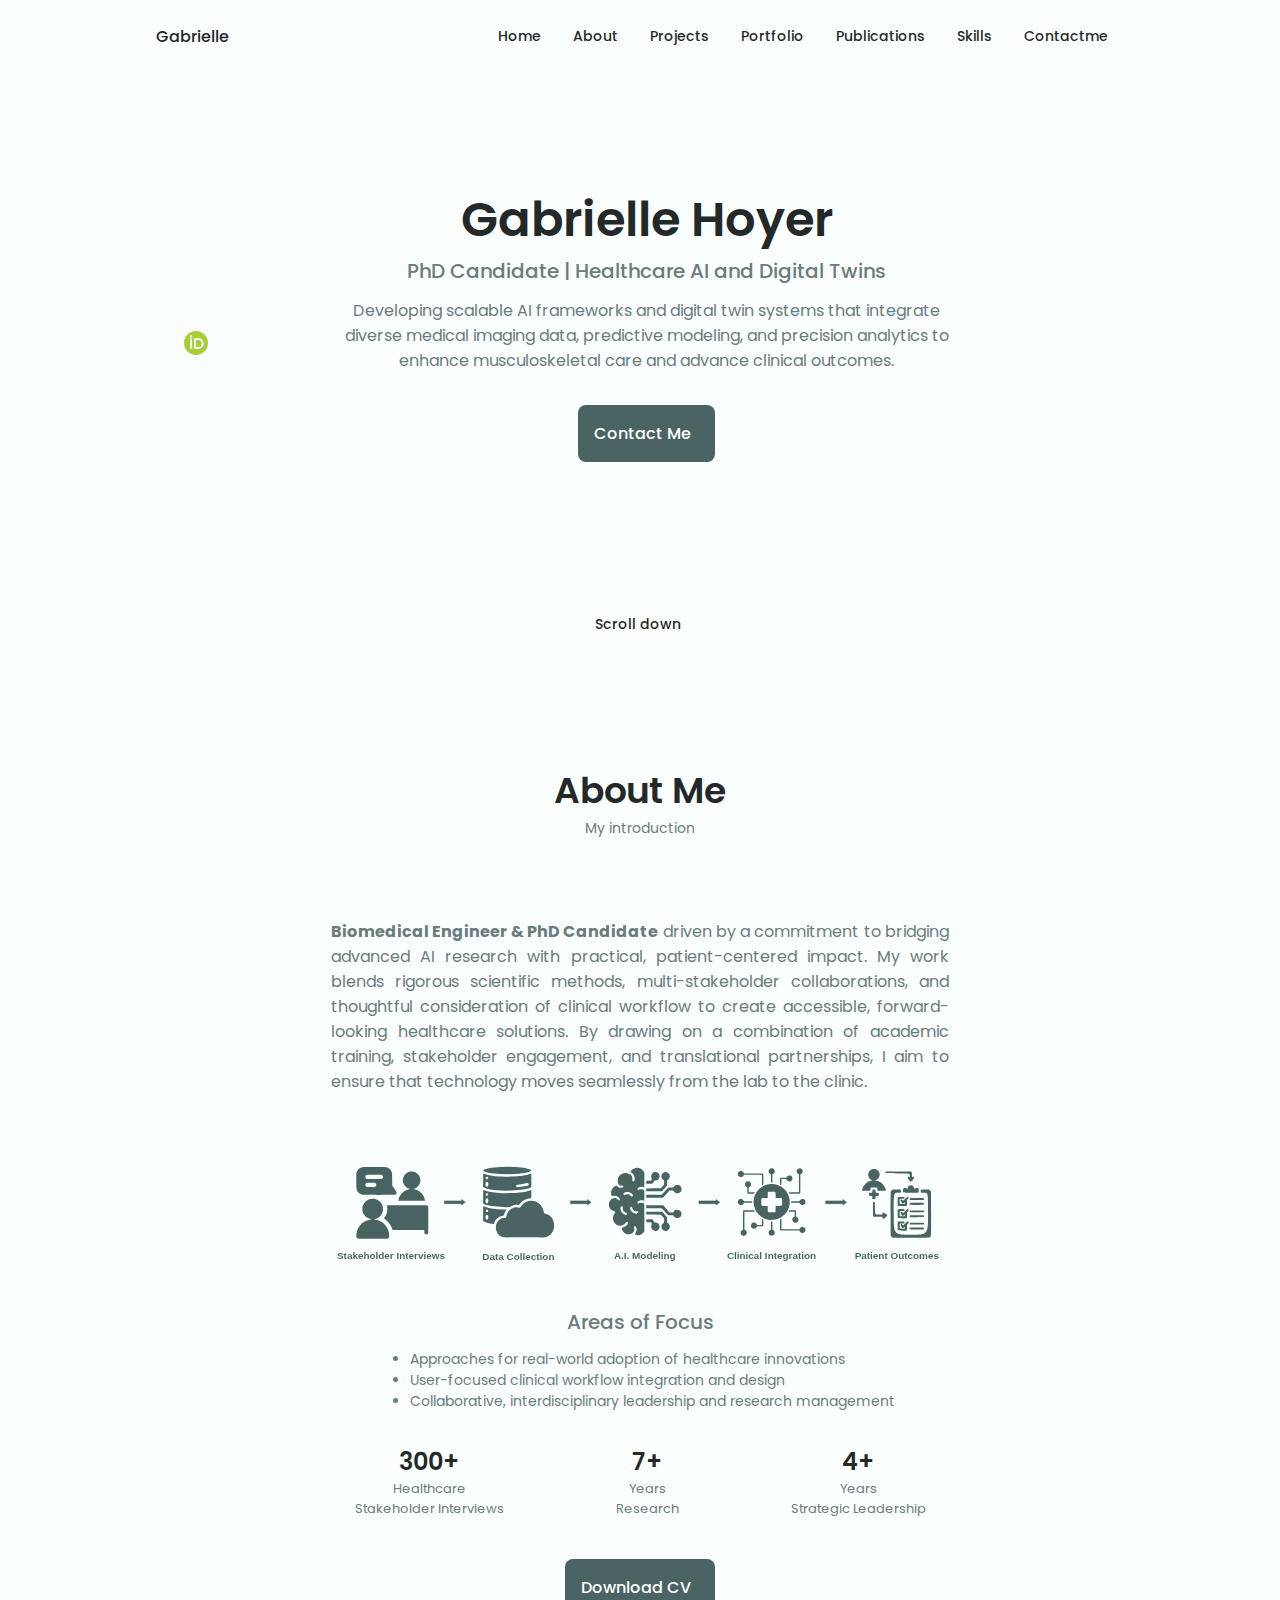
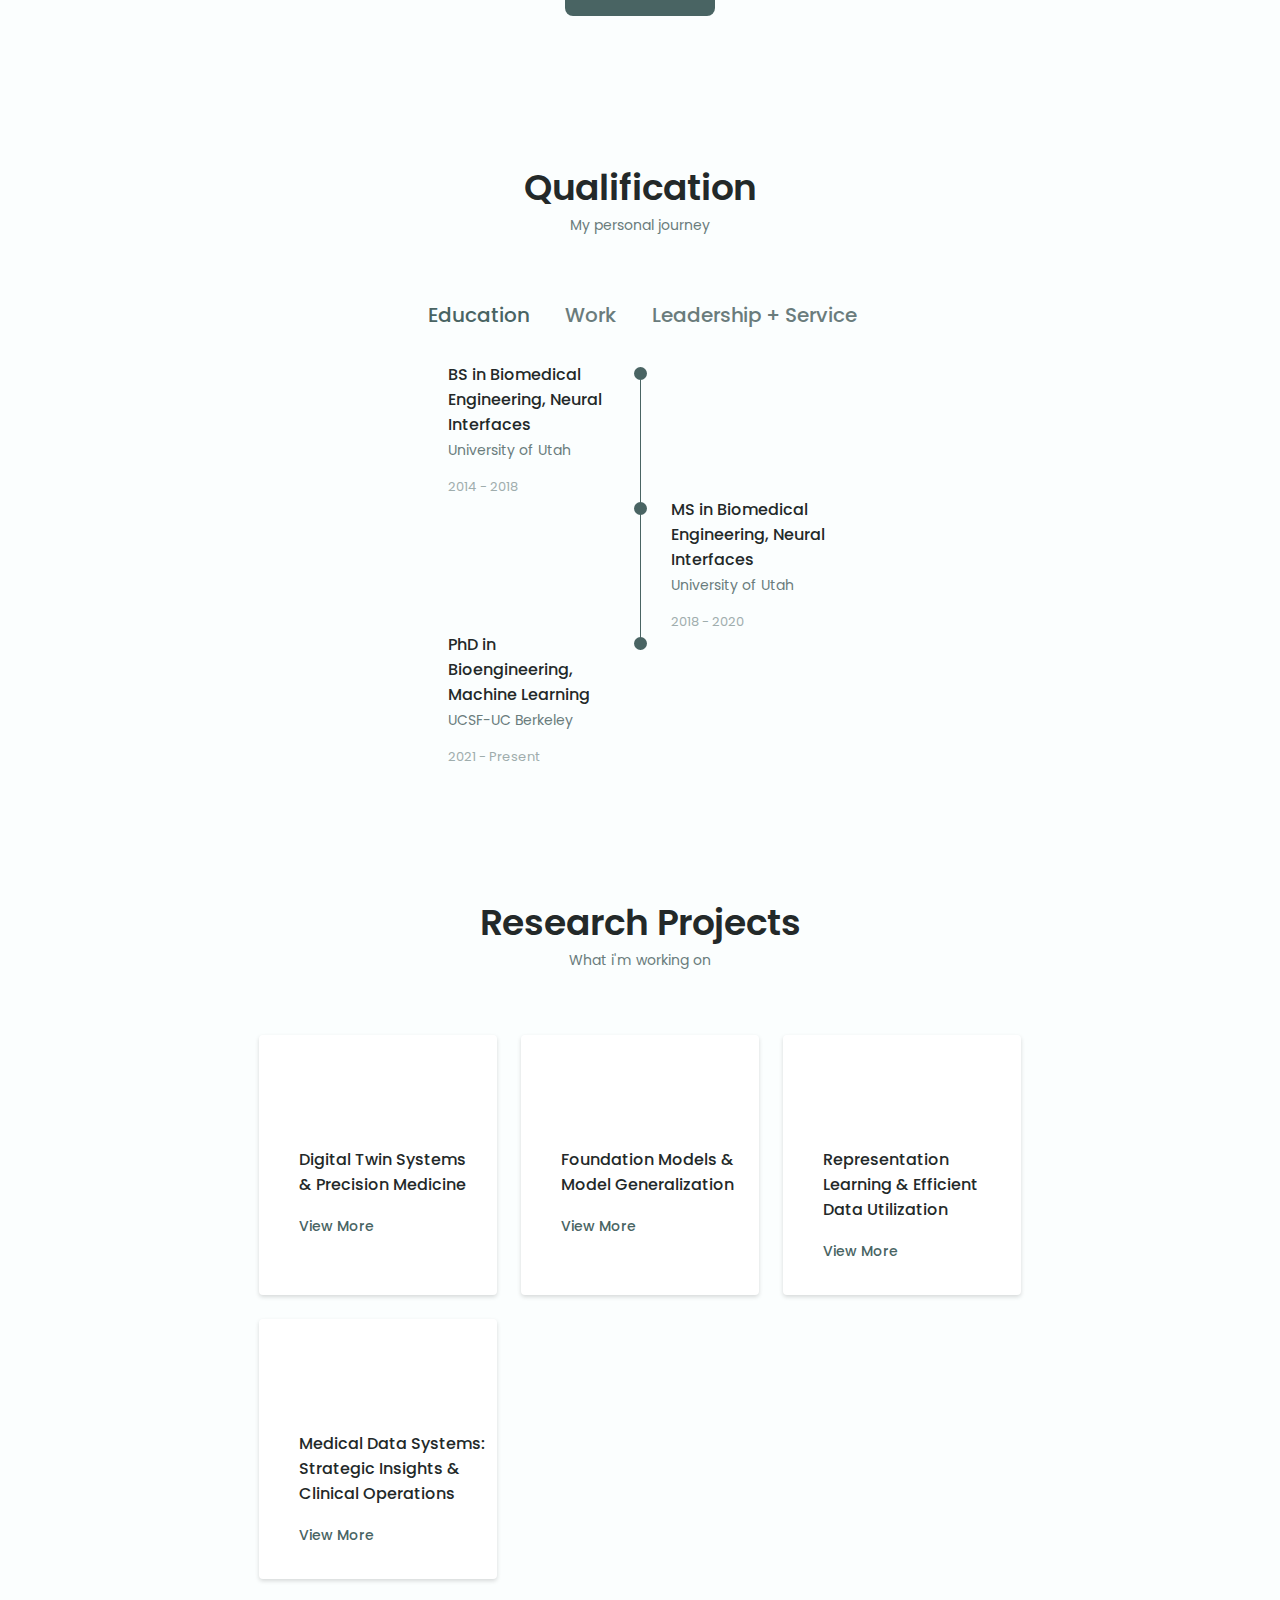
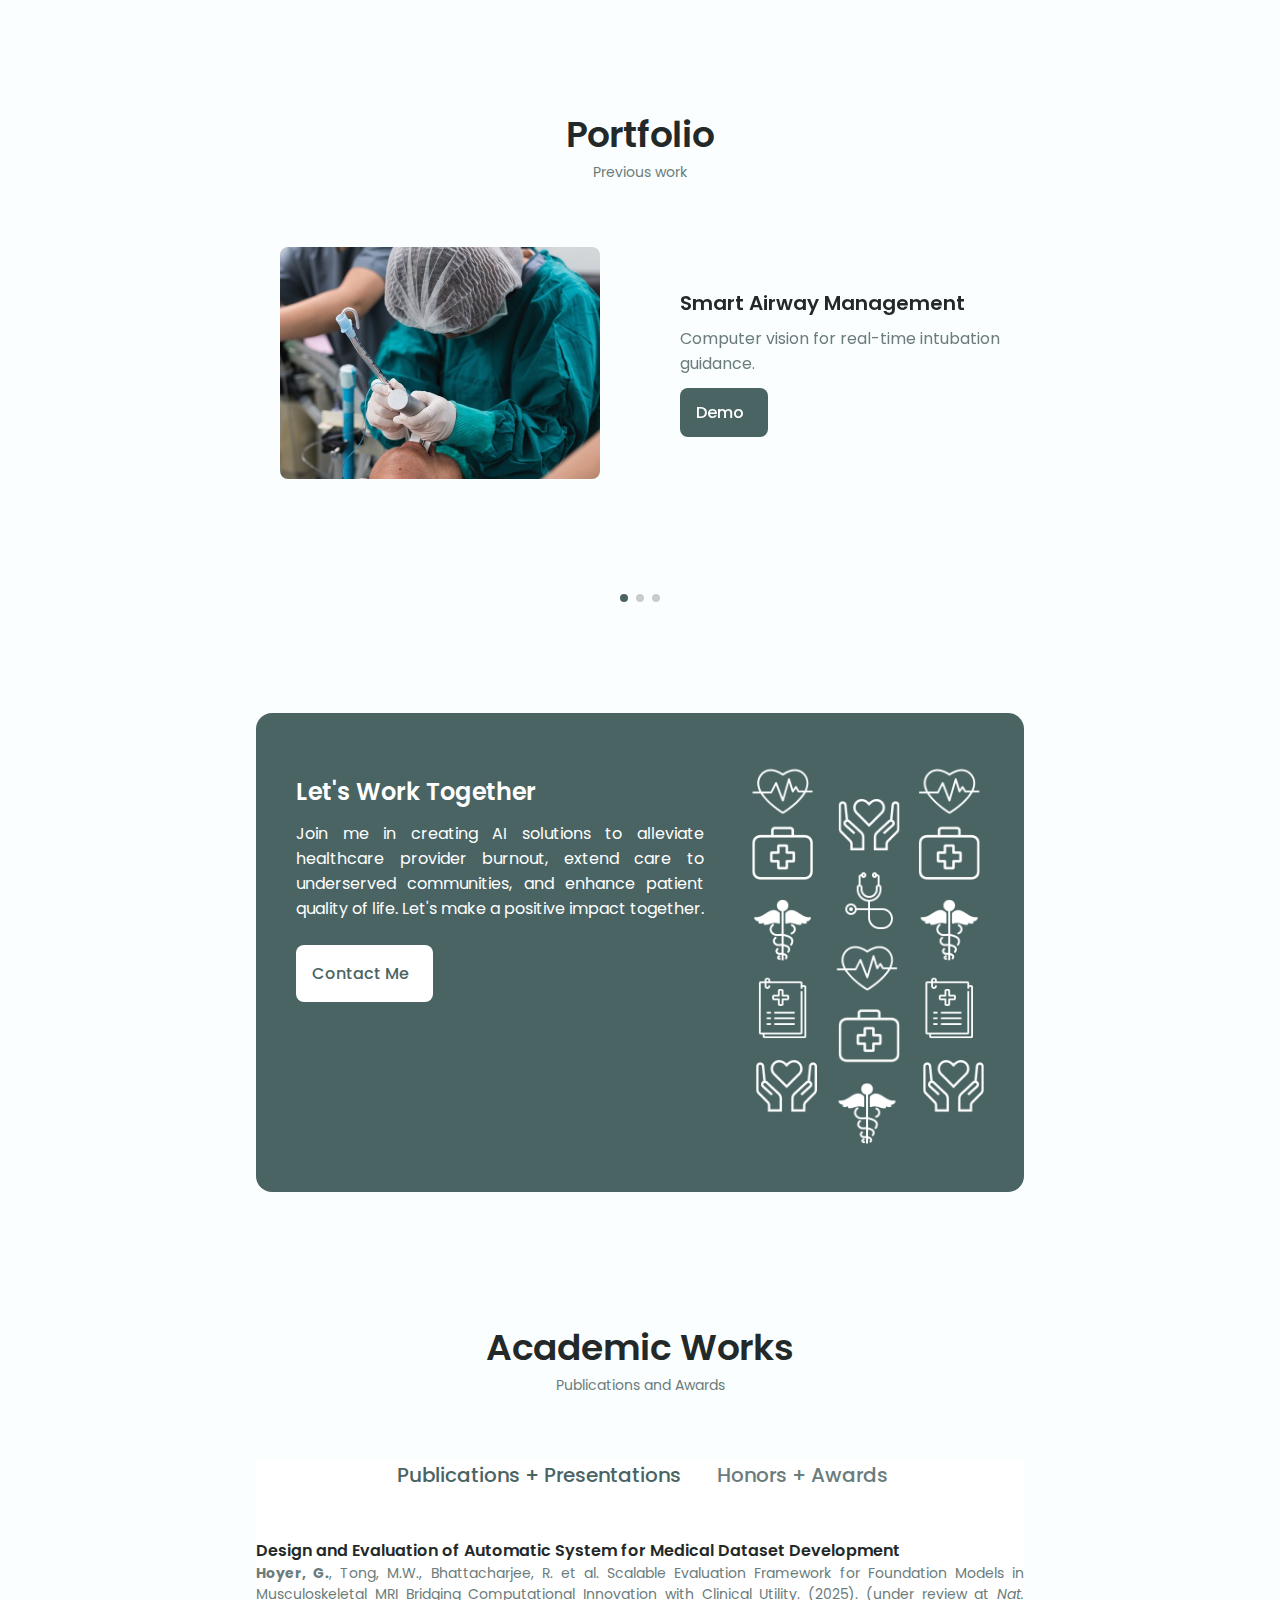
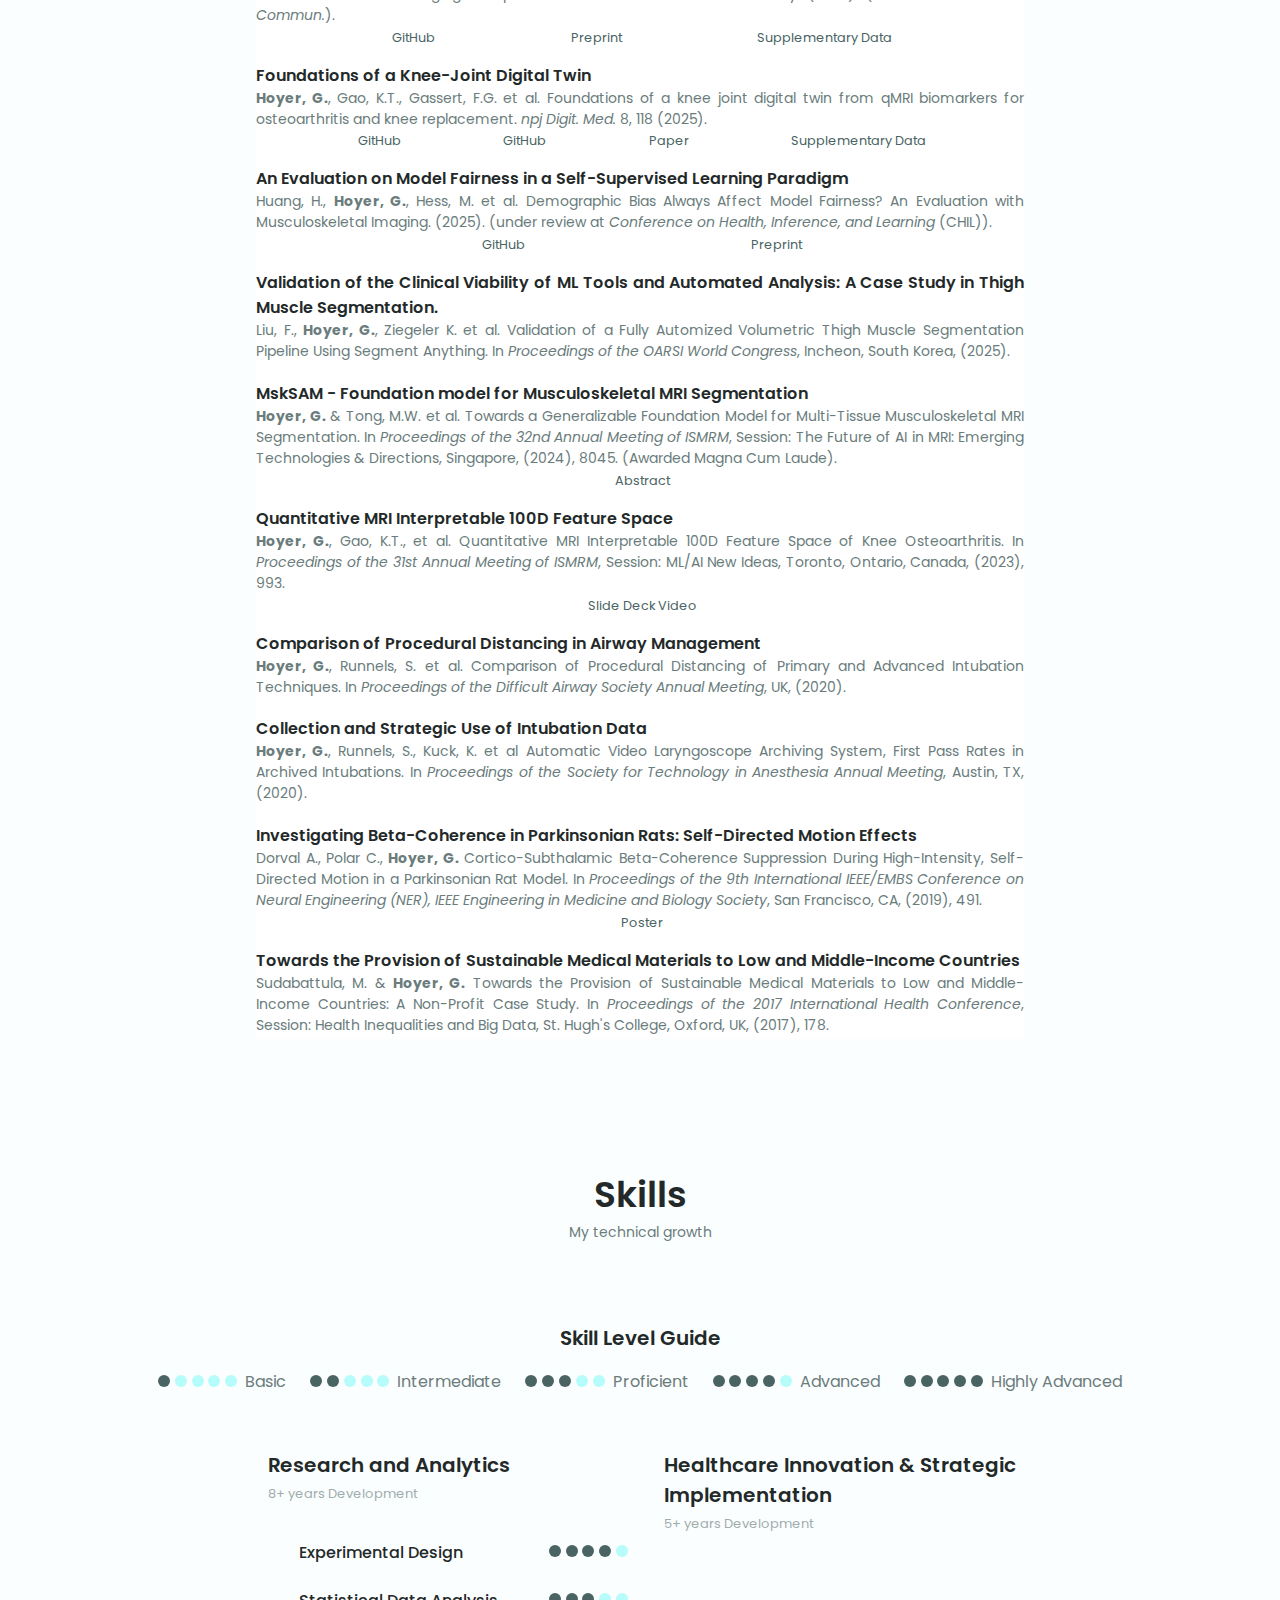
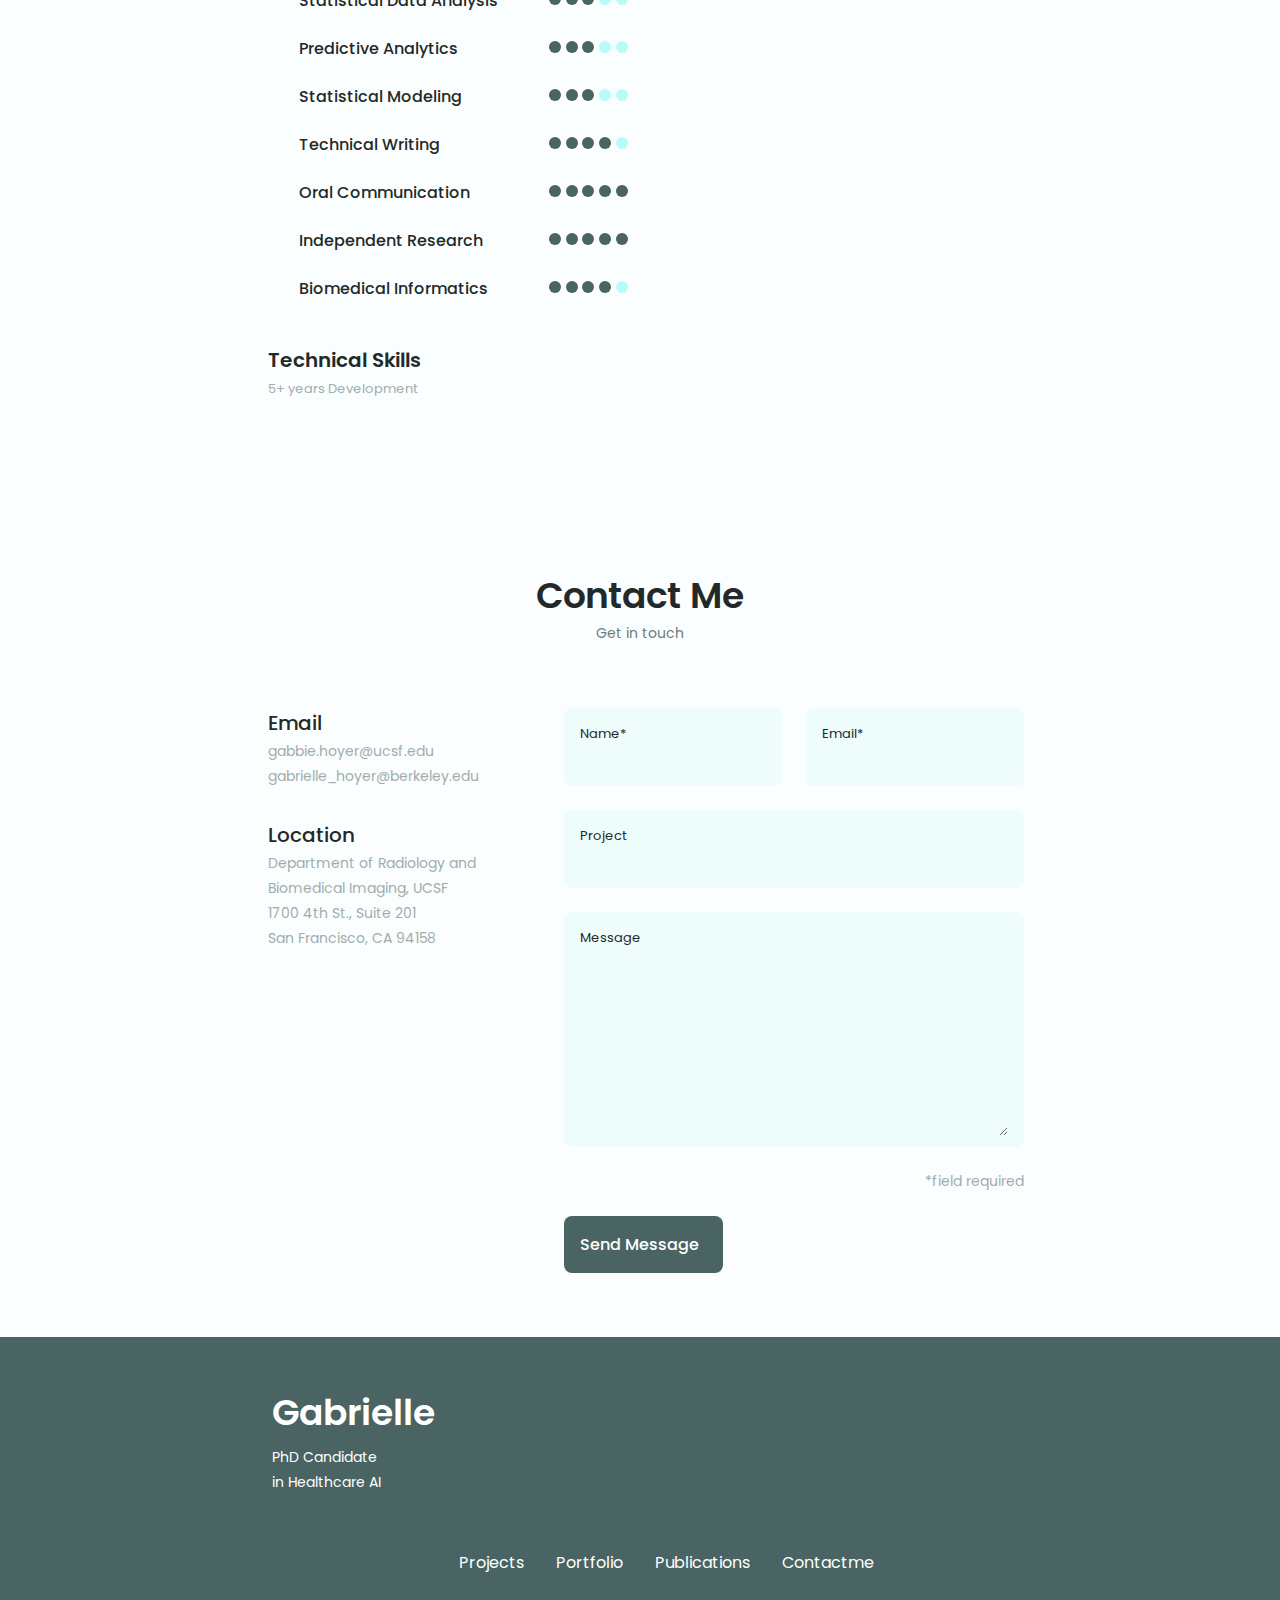
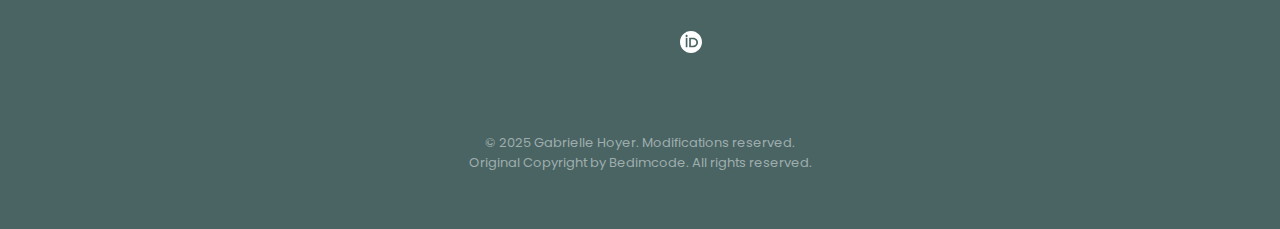
==== commit a2d01851: "skills section update" ====
--- a/index.html
+++ b/index.html
@@ -783,7 +783,7 @@
                         <div class="services__modal">
                             <div class="services__modal-content">
                                 
-                                <h4 class="services__modal-title">Medical Data Systems: Strategic Insights <br>& Clinical Operations</h4>
+                                <h4 class="services__modal-title">Medical Data Systems:<br> Strategic Insights & Clinical Operations</h4>
                                 <i class="uil uil-times services__modal-close"></i>
     
                                 <ul class="services__modal-services grid">
@@ -1191,23 +1191,108 @@
             <section class="skills section" id="skills">
                 <h2 class="section__title">Skills</h2>
                 <span class="section__subtitle">My technical growth</span>
+                
+                <!-- Skills Legend -->
+                <div class="skills__legend">
+                    <h3 class="skills__legend-title">Skill Level Guide</h3>
+                    <div class="skills__legend-items">
+                        <div class="skills__legend-item">
+                            <div class="skills__dots" data-level="1"></div>
+                            <span>Basic</span>
+                        </div>
+                        <div class="skills__legend-item">
+                            <div class="skills__dots" data-level="2"></div>
+                            <span>Intermediate</span>
+                        </div>
+                        <div class="skills__legend-item">
+                            <div class="skills__dots" data-level="3"></div>
+                            <span>Proficient</span>
+                        </div>
+                        <div class="skills__legend-item">
+                            <div class="skills__dots" data-level="4"></div>
+                            <span>Advanced</span>
+                        </div>
+                        <div class="skills__legend-item">
+                            <div class="skills__dots" data-level="5"></div>
+                            <span>Highly Advanced</span>
+                        </div>
+                    </div>
+                </div>
+
                 <div class="skills__container container grid">
                     <div>
+                        
                         <!--=============== SKILLS 1 ===============-->
                         <div class="skills__content skills__open">
                             <div class="skills__header">
-                                <!-- <i class="uil uil-brackets-curly skills__icon"></i> -->
                                 <i class="uil uil-microscope skills__icon"></i>
                                 <div>
-                                    <!-- <h1 class="skills__title">Frontend developer</h1> -->
                                     <h1 class="skills__title">Research and Analytics</h1>
-                                    <span class="skills__subtitle">More than 8 years</span>
+                                    <span class="skills__subtitle">8+ years Development</span>
                                 </div>
                                 <i class="uil uil-angle-down skills__arrow"></i>
                             </div>
     
                             <div class="skills__list grid">
-                                <div class="skills__data">
+
+                                <div class="skills__data">
+                                    <div class="skills__titles">
+                                        <h3 class="skills__name">Experimental Design</h3>
+                                        <div class="skills__dots" data-level="4" title="Advanced (4/5)"></div>
+                                    </div>
+                                </div>
+                                
+                                <div class="skills__data">
+                                    <div class="skills__titles">
+                                        <h3 class="skills__name">Statistical Data Analysis</h3>
+                                        <div class="skills__dots" data-level="3" title="Proficient (3/5)"></div>
+                                    </div>
+                                </div>
+                                
+                                <div class="skills__data">
+                                    <div class="skills__titles">
+                                        <h3 class="skills__name">Predictive Analytics</h3>
+                                        <div class="skills__dots" data-level="3" title="Proficient (3/5)"></div>
+                                    </div>
+                                </div>
+                                
+                                <div class="skills__data">
+                                    <div class="skills__titles">
+                                        <h3 class="skills__name">Statistical Modeling</h3>
+                                        <div class="skills__dots" data-level="3" title="Proficient (3/5)"></div>
+                                    </div>
+                                </div>
+                                
+                                <div class="skills__data">
+                                    <div class="skills__titles">
+                                        <h3 class="skills__name">Technical Writing</h3>
+                                        <div class="skills__dots" data-level="4" title="Advanced (4/5)"></div>
+                                    </div>
+                                </div>
+                                
+                                <div class="skills__data">
+                                    <div class="skills__titles">
+                                        <h3 class="skills__name">Oral Communication</h3>
+                                        <div class="skills__dots" data-level="5" title="Highly Advanced (5/5)"></div>
+                                    </div>
+                                </div>
+                                
+                                <div class="skills__data">
+                                    <div class="skills__titles">
+                                        <h3 class="skills__name">Independent Research</h3>
+                                        <div class="skills__dots" data-level="5" title="Highly Advanced (5/5)"></div>
+                                    </div>
+                                </div>
+                                
+                                <div class="skills__data">
+                                    <div class="skills__titles">
+                                        <h3 class="skills__name">Biomedical Informatics</h3>
+                                        <div class="skills__dots" data-level="4" title="Advanced (4/5)"></div>
+                                    </div>
+                                </div>
+                                
+
+                                <!-- <div class="skills__data">
                                     <div class="skills__titles">
                                         <h3 class="skills__name">Experimental Design</h3>
                                         <span class="skills__number">90%</span>
@@ -1285,25 +1370,83 @@
                                     <div class="skills__bar">
                                         <span class="skills__percentage skills__bio_inform"></span>
                                     </div>
-                                </div>
+                                </div> -->
+
                             </div>
                         </div>
     
                         <!--=============== SKILLS 2 ===============-->
                         <div class="skills__content skills__close">
                             <div class="skills__header">
-                                <!-- <i class="uil uil-server-network skills__icon"></i> -->
                                 <i class="uil uil-server-network skills__icon"></i>
                                 <div>
-                                    <!-- <h1 class="skills__title">Backend developer</h1> -->
                                     <h1 class="skills__title">Technical Skills</h1>
-                                    <span class="skills__subtitle">More than 5 years</span>
+                                    <span class="skills__subtitle">5+ years Development</span>
                                 </div>
                                 <i class="uil uil-angle-down skills__arrow"></i>
                             </div>
     
                             <div class="skills__list grid">
-                                <div class="skills__data">
+
+                                <div class="skills__data">
+                                    <div class="skills__titles">
+                                        <h3 class="skills__name">Python Data Analysis Stack</h3>
+                                        <div class="skills__dots" data-level="5" title="Highly Advanced (5/5)"></div>
+                                    </div>
+                                </div>
+                                
+                                <div class="skills__data">
+                                    <div class="skills__titles">
+                                        <h3 class="skills__name">MATLAB</h3>
+                                        <div class="skills__dots" data-level="4" title="Advanced (4/5)"></div>
+                                    </div>
+                                </div>
+                                
+                                <div class="skills__data">
+                                    <div class="skills__titles">
+                                        <h3 class="skills__name">JavaScript</h3>
+                                        <div class="skills__dots" data-level="3" title="Proficient (3/5)"></div>
+                                    </div>
+                                </div>
+                                
+                                <div class="skills__data">
+                                    <div class="skills__titles">
+                                        <h3 class="skills__name">Machine Learning</h3>
+                                        <div class="skills__dots" data-level="4" title="Advanced (4/5)"></div>
+                                    </div>
+                                </div>
+                                
+                                <div class="skills__data">
+                                    <div class="skills__titles">
+                                        <h3 class="skills__name">Computer Vision</h3>
+                                        <div class="skills__dots" data-level="3" title="Proficient (3/5)"></div>
+                                    </div>
+                                </div>
+                                
+                                <div class="skills__data">
+                                    <div class="skills__titles">
+                                        <h3 class="skills__name">PyTorch</h3>
+                                        <div class="skills__dots" data-level="4" title="Advanced (4/5)"></div>
+                                    </div>
+                                </div>
+                                
+                                <div class="skills__data">
+                                    <div class="skills__titles">
+                                        <h3 class="skills__name">Distributed Computing</h3>
+                                        <div class="skills__dots" data-level="4" title="Advanced (4/5)"></div>
+                                    </div>
+                                </div>
+                                
+                                <div class="skills__data">
+                                    <div class="skills__titles">
+                                        <h3 class="skills__name">MRI Physics</h3>
+                                        <div class="skills__dots" data-level="2" title="Intermediate (2/5)"></div>
+                                    </div>
+                                </div>
+                                
+                            
+
+                                <!-- <div class="skills__data">
                                     <div class="skills__titles">
                                         <h3 class="skills__name">Python Data Analysis Stack</h3>
                                         <span class="skills__number">95%</span>
@@ -1381,7 +1524,9 @@
                                     <div class="skills__bar">
                                         <span class="skills__percentage skills__mri_phys"></span>
                                     </div>
-                                </div>
+                                </div> -->
+
+
                             </div>
                         </div>
                     </div>
@@ -1390,20 +1535,82 @@
                         <!--=============== SKILLS 3 ===============-->
                         <div class="skills__content skills__close">
                             <div class="skills__header">
-                                <!-- <i class="uil uil-swatchbook skills__icon"></i> -->
-                                <!-- <i class="uil uil-hospital skills__icon"></i> -->
                                 <i class="uil uil-lightbulb skills__icon"></i>
-    
                                 <div>
                                     <h1 class="skills__title">Healthcare Innovation & Strategic Implementation</h1>
-                                    <span class="skills__subtitle">More than 5 years</span>
-                                </div>
-    
+                                    <span class="skills__subtitle">5+ years Development</span>
+                                </div>
                                 <i class="uil uil-angle-down skills__arrow"></i>
                             </div>
     
                             <div class="skills__list grid">
 
+                                <div class="skills__data">
+                                    <div class="skills__titles">
+                                        <h3 class="skills__name">Product Development</h3>
+                                        <div class="skills__dots" data-level="4" title="Advanced (4/5)"></div>
+                                    </div>
+                                </div>
+                                
+                                <div class="skills__data">
+                                    <div class="skills__titles">
+                                        <h3 class="skills__name">Clinical Development</h3>
+                                        <div class="skills__dots" data-level="2" title="Intermediate (2/5)"></div>
+                                    </div>
+                                </div>
+                                
+                                <div class="skills__data">
+                                    <div class="skills__titles">
+                                        <h3 class="skills__name">Regulatory Compliance</h3>
+                                        <div class="skills__dots" data-level="3" title="Proficient (3/5)"></div>
+                                    </div>
+                                </div>
+                                
+                                <div class="skills__data">
+                                    <div class="skills__titles">
+                                        <h3 class="skills__name">Project Management</h3>
+                                        <div class="skills__dots" data-level="4" title="Advanced (4/5)"></div>
+                                    </div>
+                                </div>
+                                
+                                <div class="skills__data">
+                                    <div class="skills__titles">
+                                        <h3 class="skills__name">Public Speaking</h3>
+                                        <div class="skills__dots" data-level="5" title="Highly Advanced (5/5)"></div>
+                                    </div>
+                                </div>
+                                
+                                <div class="skills__data">
+                                    <div class="skills__titles">
+                                        <h3 class="skills__name">Stakeholder Communication</h3>
+                                        <div class="skills__dots" data-level="4" title="Advanced (4/5)"></div>
+                                    </div>
+                                </div>
+                                
+                                <div class="skills__data">
+                                    <div class="skills__titles">
+                                        <h3 class="skills__name">Team Leadership</h3>
+                                        <div class="skills__dots" data-level="4" title="Advanced (4/5)"></div>
+                                    </div>
+                                </div>
+                                
+                                <div class="skills__data">
+                                    <div class="skills__titles">
+                                        <h3 class="skills__name">Engineering Design</h3>
+                                        <div class="skills__dots" data-level="4" title="Advanced (4/5)"></div>
+                                    </div>
+                                </div>
+                                
+                                <div class="skills__data">
+                                    <div class="skills__titles">
+                                        <h3 class="skills__name">Version Control with Git</h3>
+                                        <div class="skills__dots" data-level="3" title="Proficient (3/5)"></div>
+                                    </div>
+                                </div>
+                                
+
+
+<!-- 
                                 <div class="skills__data">
                                     <div class="skills__titles">
                                         <h3 class="skills__name">Product Development</h3>
@@ -1492,12 +1699,15 @@
                                     <div class="skills__bar">
                                         <span class="skills__percentage skills__git"></span>
                                     </div>
-                                </div>
+                                </div> -->
+
+                                
                             </div>
                         </div>
                     </div>
                 </div>
             </section>
+
             <!--==================== CONTACT ME ====================-->
             <section class="contact section" id="contact">
                 <h2 class="section__title">Contact Me</h2>
--- a/assets/css/styles.css
+++ b/assets/css/styles.css
@@ -698,7 +698,221 @@
 .skills__name {
   font-size: var(--normal-font-size);
   font-weight: var(--font-medium);
-}
+  line-height: 1;
+}
+
+
+.skills__close .skills__list {
+  height: 0px;
+  overflow: hidden;
+}
+
+.skills__open .skills__list {
+  height: max-content;
+  margin-bottom: var(--mb-2-5);
+}
+
+.skills__open .skills__arrow {
+  transform: rotate(-180deg);
+}
+
+/* ==================SKILLS DOTS STYLE=================== */
+
+.skills__dots {
+  display: flex;
+  gap: 0.3rem;
+}
+
+.skills__dots .dot {
+  height: 12px;
+  width: 12px;
+  border-radius: 50%;
+  background-color: var(--first-color-lighter);
+  display: inline-block;
+}
+
+.skills__dots .dot.filled {
+  background-color: var(--first-color);
+}
+
+.skills__dots .dot.empty {
+  background-color: var(--first-color-lighter);
+}
+
+.skills__dots:hover::after {
+  content: attr(data-tooltip);
+  position: absolute;
+  bottom: 100%;
+  left: 50%;
+  transform: translateX(-50%);
+  background-color: #333;
+  color: #fff;
+  padding: 0.3rem 0.6rem;
+  border-radius: 0.3rem;
+  font-size: var(--smaller-font-size);
+  white-space: nowrap;
+}
+
+/* ==================SKILLS LEGEND =================== */
+
+/* .skills__legend {
+  margin-bottom: var(--mb-2-5);
+  padding: 1rem;
+  border-radius: 0.5rem;
+}
+
+.skills__legend-title {
+  font-size: var(--h3-font-size);
+  margin-bottom: var(--mb-1);
+}
+
+.skills__legend-items {
+  display: flex;
+  flex-wrap: wrap;
+  gap: 1.5rem;
+}
+
+.skills__legend-item {
+  font-size: var(--normal-font-size);
+} */
+
+/*==================== SKILLS ====================*/
+.skills__container {
+  row-gap: 0;
+}
+
+.skills__header {
+  display: flex;
+  align-items: center;
+  margin-bottom: var(--mb-2-5);
+  cursor: pointer;
+}
+
+.skills__icon, .skills__arrow {
+  font-size: 2rem;
+  color: var(--first-color);
+}
+
+.skills__icon {
+  margin-right: var(--mb-0-75);
+}
+
+.skills__title {
+  font-size: var(--h3-font-size);
+}
+
+.skills__subtitle {
+  font-size: var(--smaller-font-size);
+  color: var(--text-color-light);
+}
+
+.skills__arrow {
+  margin-left: auto;
+  transition: .4s;
+}
+
+.skills__list {
+  row-gap: 1.5rem;
+  padding-left: 2.7rem;
+}
+
+.skills__titles {
+  display: flex;
+  justify-content: space-between;
+  margin-bottom: var(--mb-0-5);
+}
+
+.skills__name {
+  font-size: var(--normal-font-size);
+  font-weight: var(--font-medium);
+  line-height: 1;
+}
+
+.skills__close .skills__list {
+  height: 0px;
+  overflow: hidden;
+}
+
+.skills__open .skills__list {
+  height: max-content;
+  margin-bottom: var(--mb-2-5);
+}
+
+.skills__open .skills__arrow {
+  transform: rotate(-180deg);
+}
+
+/* ==================SKILLS DOTS STYLE=================== */
+.skills__dots {
+  display: flex;
+  gap: 0.3rem;
+  position: relative; /* For tooltip positioning */
+}
+
+.skills__dots .dot {
+  height: 12px;
+  width: 12px;
+  border-radius: 50%;
+  background-color: var(--first-color-lighter);
+  display: inline-block;
+}
+
+.skills__dots .dot.filled {
+  background-color: var(--first-color);
+}
+
+.skills__dots .dot.empty {
+  background-color: var(--first-color-lighter);
+}
+
+.skills__dots:hover::after {
+  content: attr(data-tooltip);
+  position: absolute;
+  bottom: 100%;
+  left: 50%;
+  transform: translateX(-50%);
+  background-color: #333;
+  color: #fff;
+  padding: 0.3rem 0.6rem;
+  border-radius: 0.3rem;
+  font-size: var(--smaller-font-size);
+  white-space: nowrap;
+}
+
+/* ==================SKILLS LEGEND=================== */
+.skills__legend {
+  margin-bottom: var(--mb-2-5);
+  padding: 1rem;
+  /* background-color: #f9f9f9; */ /* Commented out as per your code */
+  border-radius: 0.5rem;
+  text-align: center; /* Center the legend content */
+  max-width: 100%; /* Ensure it doesn't exceed the container width */
+}
+
+.skills__legend-title {
+  font-size: var(--h3-font-size);
+  margin-bottom: var(--mb-1);
+}
+
+.skills__legend-items {
+  display: flex;
+  flex-wrap: wrap;
+  gap: 1.5rem;
+  justify-content: center; /* Center the legend items horizontally */
+}
+
+.skills__legend-item {
+  display: flex;
+  align-items: center;
+  gap: 0.5rem;
+  font-size: var(--normal-font-size);
+}
+
+.skills__legend-item .skills__dots {
+  display: flex;
+  gap: 0.3rem;
+}
+/* ====================== SKILLS LIST ======================= */
 
 .skills__bar, .skills__percentage {
   height: 5px;
@@ -814,19 +1028,98 @@
   width: 80%;
 }
 
-.skills__close .skills__list {
-  height: 0px;
-  overflow: hidden;
-}
-
-.skills__open .skills__list {
-  height: max-content;
-  margin-bottom: var(--mb-2-5);
-}
-
-.skills__open .skills__arrow {
-  transform: rotate(-180deg);
-}
+/* ==================SKILLS PYRAMID STYLE=================== */
+/* 
+.skills__pyramid {
+  display: flex;
+  flex-direction:column;
+  gap: 4px;
+  margin-top: 6px;
+  width: 100%;
+  max-width: 150px;
+  justify-content:center;
+}
+
+.skills__pyramid .bar {
+  height: 6px;
+  border-radius: 3px;
+}
+
+.skills__pyramid .bar:nth-child(5){width:100%;}
+.skills__pyramid .bar:nth-child(4){width:80%;}
+.skills__pyramid .bar:nth-child(3){width:60%;}
+.skills__pyramid .bar:nth-child(2){width:40%;}
+.skills__pyramid .bar:nth-child(1){width:20%;}
+
+.skills__pyramid .filled {
+  background-color: var(--first-color);
+}
+
+.skills__pyramid .empty {
+  background-color: var(--first-color-lighter);
+} */
+
+/* ==================SKILLS DONUT STYLE=================== */
+/* 
+.skills__data {
+  display: flex;
+  align-items: center;
+  gap: 1rem;
+}
+
+.skills__name {
+  font-size: 0.9rem;
+}
+
+.donut {
+  width: 40px;
+  height: 40px;
+  background: conic-gradient(var(--first-color) calc(var(--level) * 72deg), var(--first-color-lighter) 0deg);
+  border-radius: 50%;
+  position: relative;
+}
+
+.donut::after {
+  content: '';
+  position: absolute;
+  width: 60%;
+  height: 60%;
+  background: #fff; 
+  border-radius: 50%;
+  top: 50%;
+  left: 50%;
+  transform: translate(-50%, -50%);
+} */
+
+/* .skills__data {
+  display: flex;
+  align-items: center;
+  gap: 1rem;
+} */
+
+/* .skills__name {
+  font-size: 0.9rem;
+} */
+/* 
+.donut {
+  width: 20px;
+  height: 20px;
+  position: relative;
+  border-radius: 50%;
+  background: transparent;
+}
+.donut::after {
+  content: '';
+  position: absolute;
+  width: 60%;
+  height: 60%;
+  background: #fff;
+  border-radius: 50%;
+  top: 50%;
+  left: 50%;
+  transform: translate(-50%, -50%);
+} */
+
 
 /*==================== QUALIFICATION ====================*/
 .qualification__tabs {
@@ -904,7 +1197,7 @@
 }
 
 /*==================== SERVICES / PROJECTS ====================*/
-
+/* 
 .services__container {
   gap: 1.5rem;
   grid-template-columns: repeat(2, 1fr);
@@ -932,16 +1225,10 @@
 }
 
 .services__title {
-  /* font-size: var(--h3-font-size); */
   font-size: var(--normal-font-size);
   margin-bottom: var(--mb-1);
   font-weight: var(--font-medium);
 }
-
-/* --h3-font-size: 1.125rem;
---normal-font-size: .938rem;
---small-font-size: .813rem;
---smaller-font-size: .75rem; */
 
 .services__button {
   cursor: pointer;
@@ -1005,12 +1292,155 @@
   margin-right: var(--mb-0-25);
 }
 
+.active-modal {
+  opacity: 1;
+  visibility: visible;
+} */
+
+/*==================== SERVICES / PROJECTS ====================*/
+.services__container {
+  gap: 1.5rem;
+  grid-template-columns: repeat(2, 1fr);
+}
+
+.services__content {
+  position: relative;
+  background-color: var(--container-color);
+  padding: 3.5rem .5rem 1.25rem 1.5rem;
+  border-radius: .25rem;
+  box-shadow: 0 2px 4px rgba(0, 0, 0, 0.15);
+  transition: .3s;
+  overflow: hidden;
+}
+
+.services__content:hover {
+  box-shadow: 0 4px 8px rgba(0, 0, 0, 0.15);
+}
+
+.services__icon {
+  display: block;
+  font-size: 1.5rem;
+  color: var(--first-color);
+  margin-bottom: var(--mb-1);
+}
+
+.services__title {
+  font-size: var(--normal-font-size);
+  margin-bottom: var(--mb-1);
+  font-weight: var(--font-medium);
+}
+
+.services__button {
+  cursor: pointer;
+  font-size: var(--small-font-size);
+}
+
+.services__button:hover .button__icon {
+  transform: translateX(0.25rem);
+}
+
+.services__modal {
+  position: fixed;
+  top: 0;
+  left: 0;
+  right: 0;
+  bottom: 0;
+  background-color: rgba(0, 0, 0, 0.5);
+  display: flex;
+  align-items: center;
+  justify-content: center;
+  padding: 0 1rem;
+  z-index: var(--z-modal);
+  opacity: 0;
+  visibility: hidden;
+  transition: .3s;
+}
+
+.services__modal-content {
+  position: relative;
+  background-color: var(--container-color);
+  padding: 1.5rem;
+  border-radius: .5rem;
+  text-align: justify;
+  max-height: 80vh; /* Limit the modal height to 80% of the viewport height */
+  overflow: hidden; /* Prevent the entire modal from scrolling */
+  display: flex;
+  flex-direction: column; /* Stack title and content vertically */
+}
+
+.services__modal-services {
+  flex: 1; /* Take up remaining space after the title */
+  overflow-y: auto; /* Enable vertical scrolling for the list */
+  padding-right: 0.5rem; /* Add padding to prevent content from touching the scrollbar */
+  row-gap: 1rem;
+}
+
+.services__modal-service {
+  display: flex;
+}
+
+.services__modal-title {
+  font-size: var(--h3-font-size);
+  font-weight: var(--font-medium);
+  margin-bottom: var(--mb-1-5);
+  flex-shrink: 0; /* Prevent the title from shrinking */
+}
+
+.services__modal-close {
+  position: absolute;
+  top: 1rem;
+  right: 1rem;
+  font-size: 1.5rem;
+  color: var(--first-color);
+  cursor: pointer;
+}
+
+.services__modal-icon {
+  color: var(--first-color);
+  margin-right: var(--mb-0-25);
+}
+
+/* Optional: Style the scrollbar for better aesthetics (Webkit browsers like Chrome/Safari) */
+.services__modal-services::-webkit-scrollbar {
+  width: 8px;
+}
+
+.services__modal-services::-webkit-scrollbar-track {
+  /* background: #f1f1f1; */
+  background-color: var(--scroll-bar-color);
+
+  border-radius: 10px;
+}
+
+.services__modal-services::-webkit-scrollbar-thumb {
+  /* background: #888; */
+  background-color: var(--scroll-thumb-color);
+
+  border-radius: 10px;
+}
+
+.services__modal-services::-webkit-scrollbar-thumb:hover {
+  background: #555;
+  background-color: var(--text-color-light);
+
+}
+
+/* Optional: Firefox scrollbar styling */
+.services__modal-services {
+  scrollbar-width: thin;
+  /* scrollbar-color: #888 #f1f1f1; */
+  scrollbar-color: var(--scroll-thumb-color) var(--scroll-bar-color);
+
+
+}
+
 /* Active Modal */
 .active-modal {
   opacity: 1;
   visibility: visible;
 }
 
+
 /*================== RESOURCE LINKS ==================*/
 
 .resource-links {
@@ -1021,7 +1451,6 @@
 
 .resource-links a {
   text-decoration: none;
-  /*color: var(--first-color-second);  a less prominent color */
   color: var(--first-color-third);
   font-size: 0.8em; /* smaller text */
 }
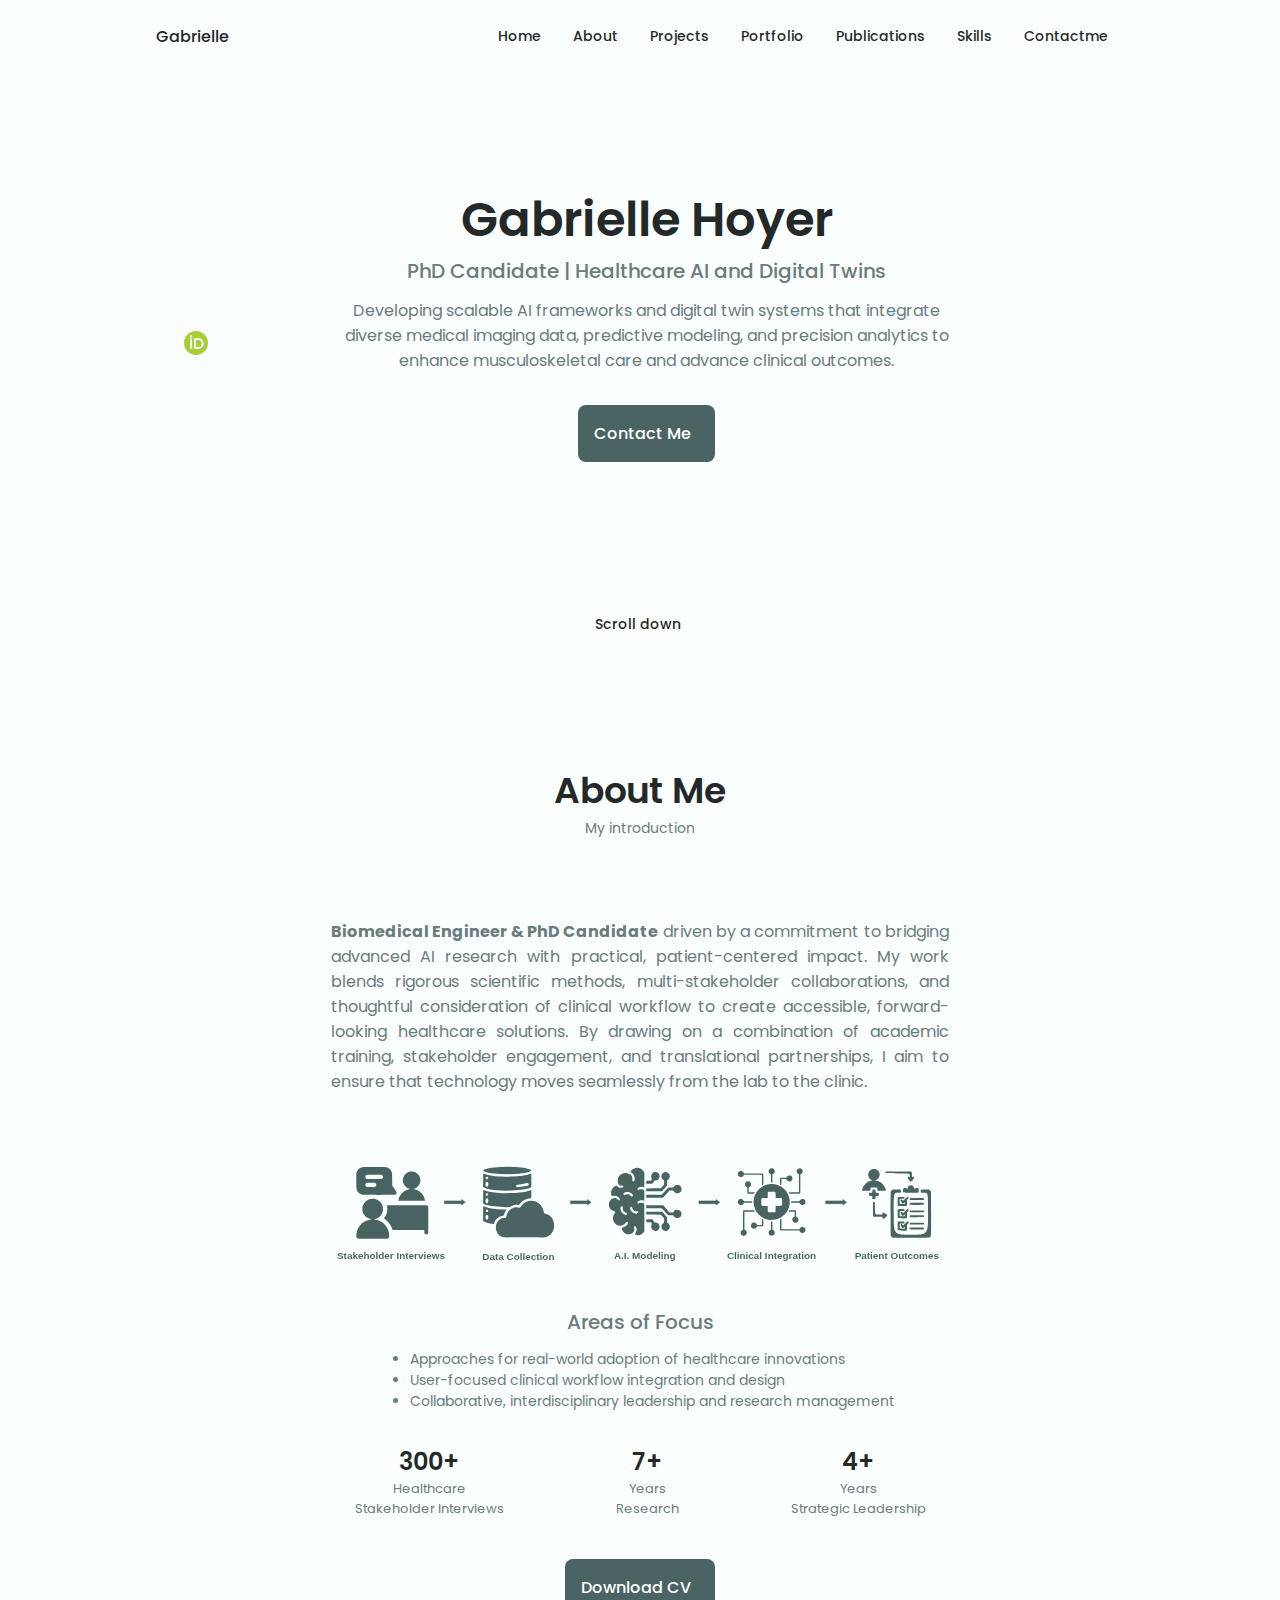
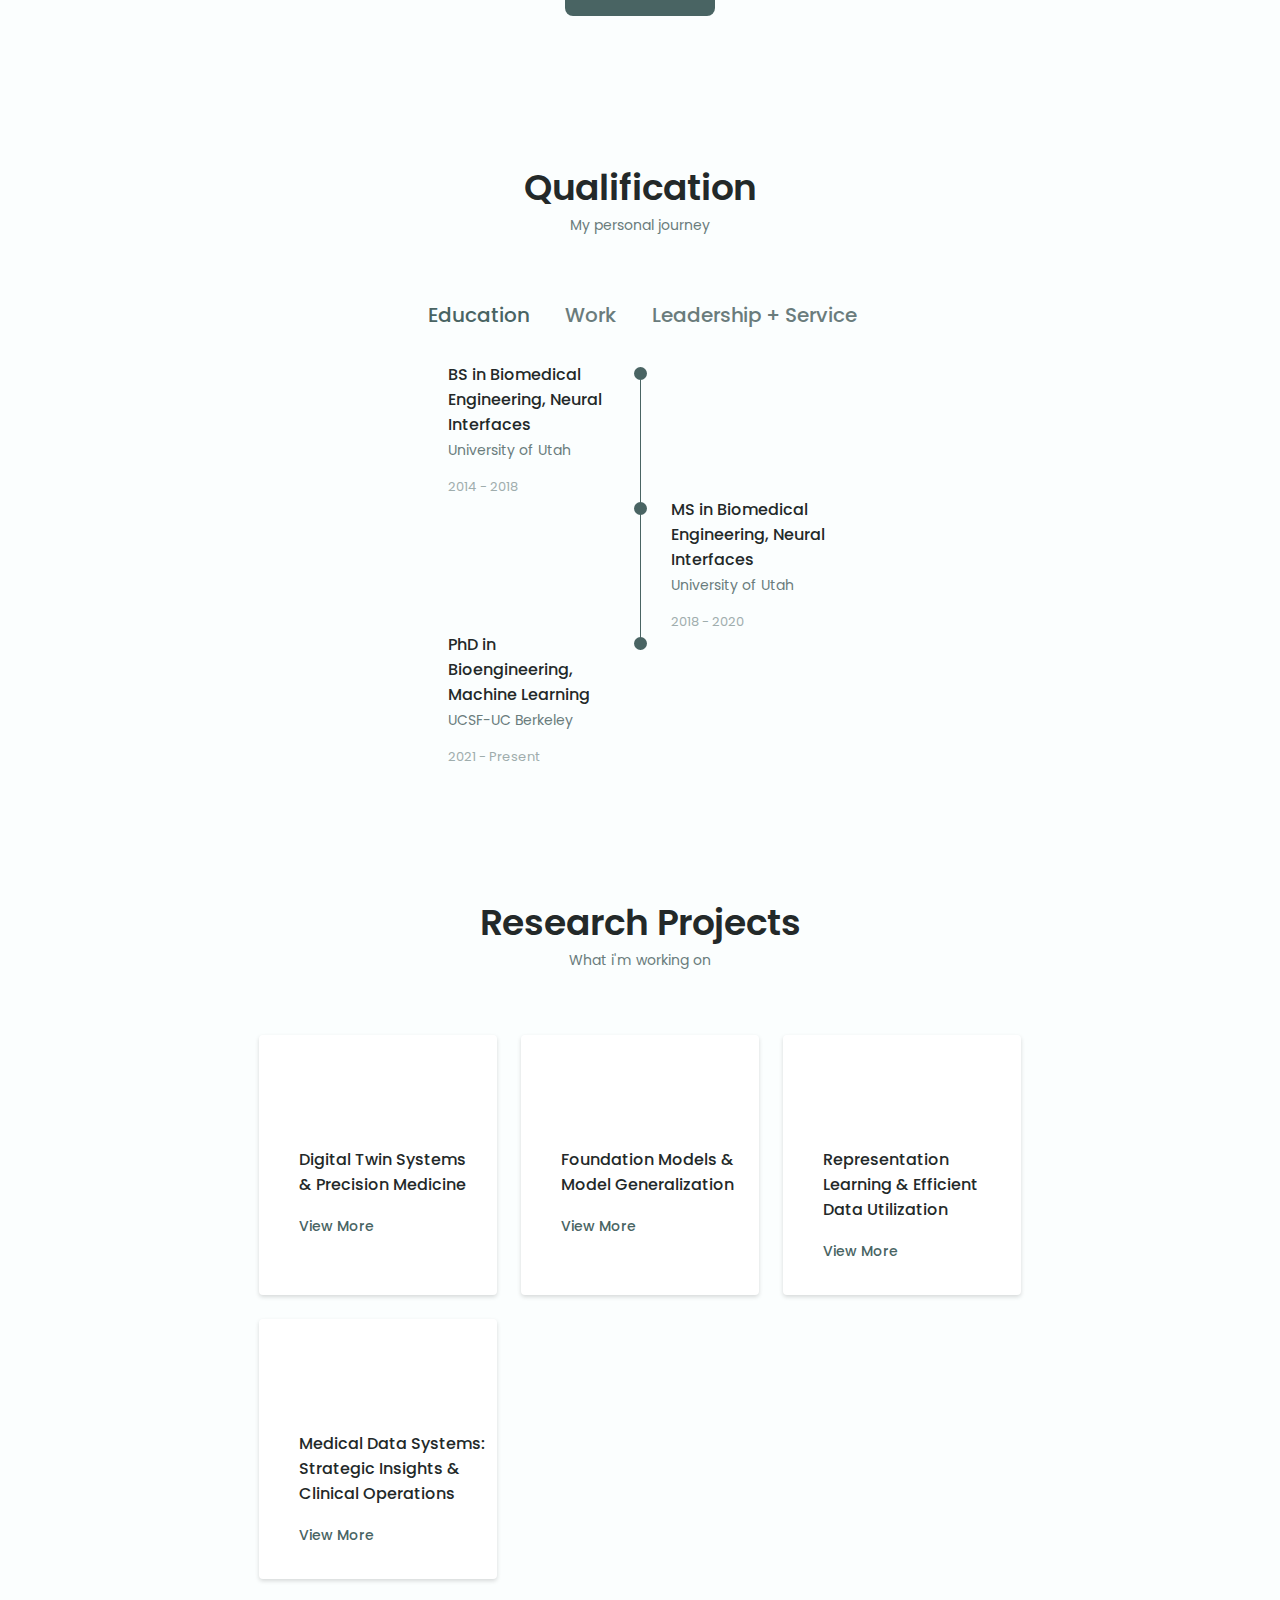
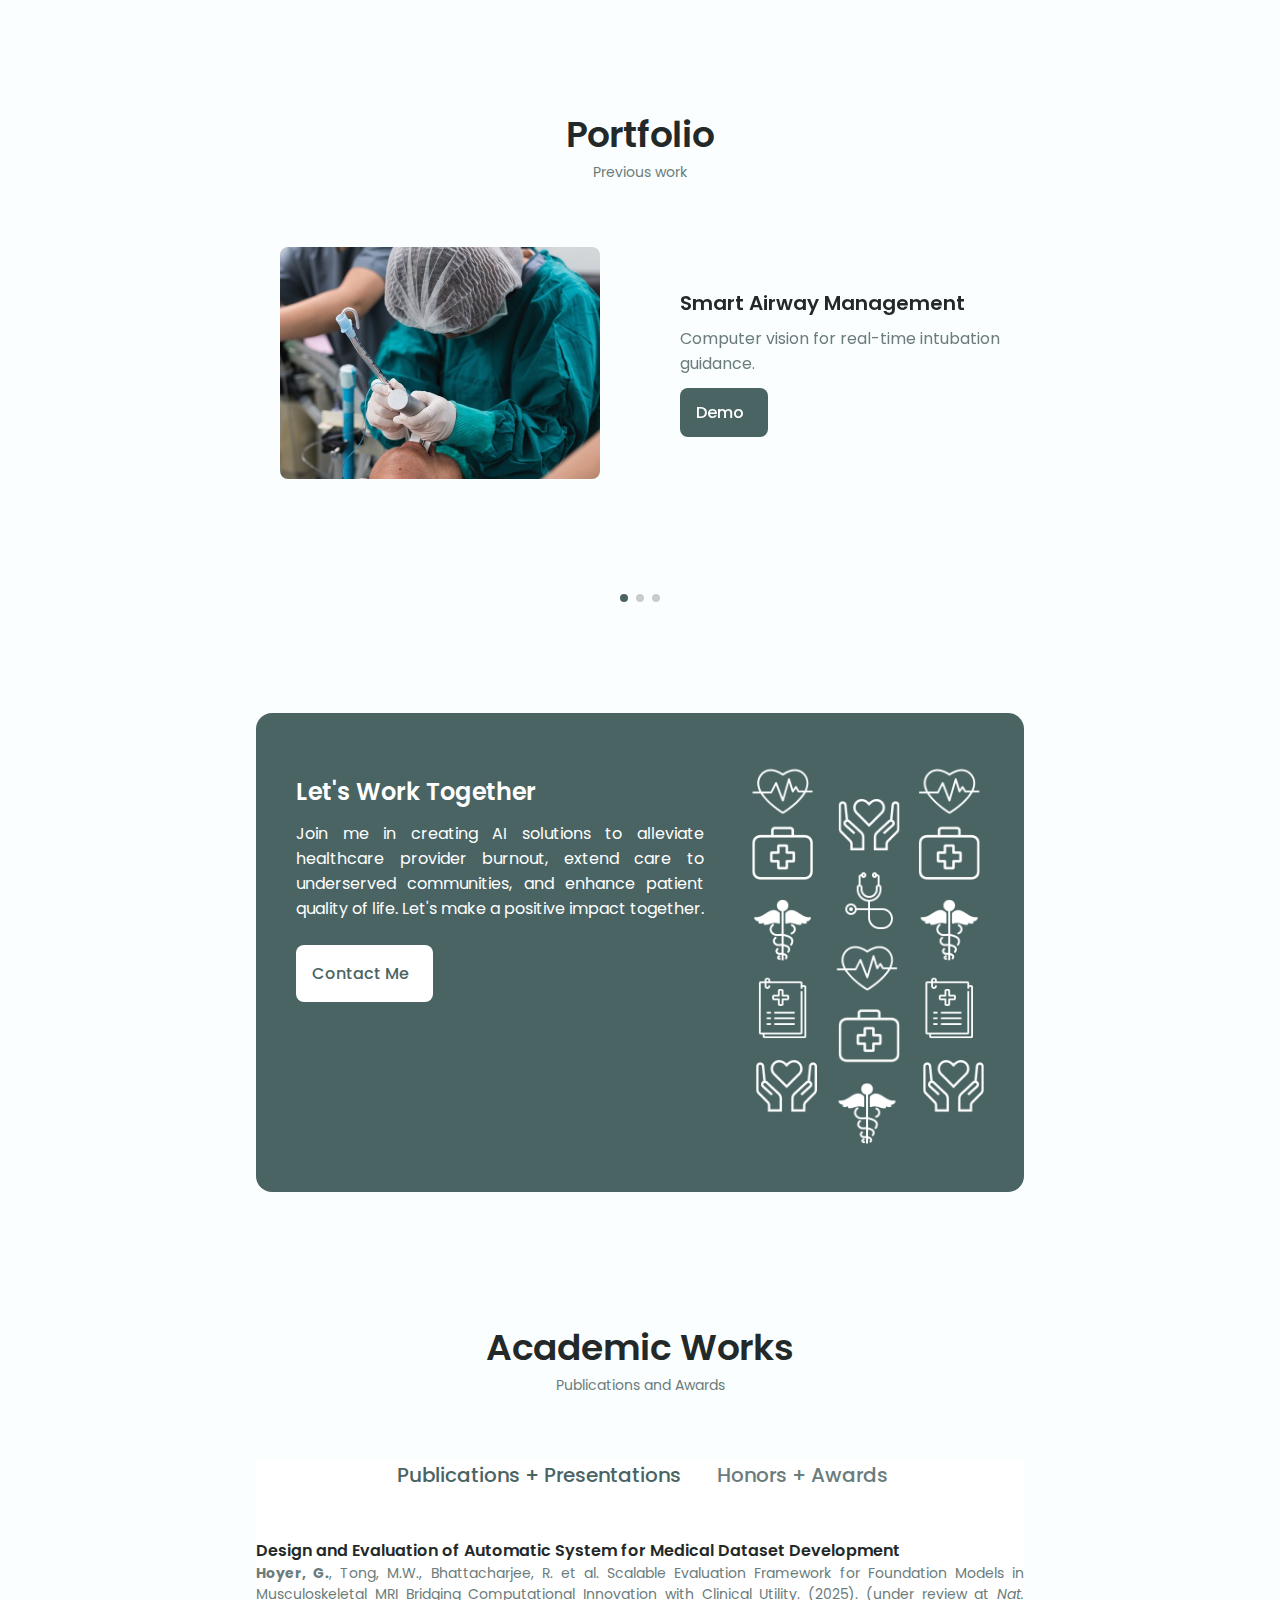
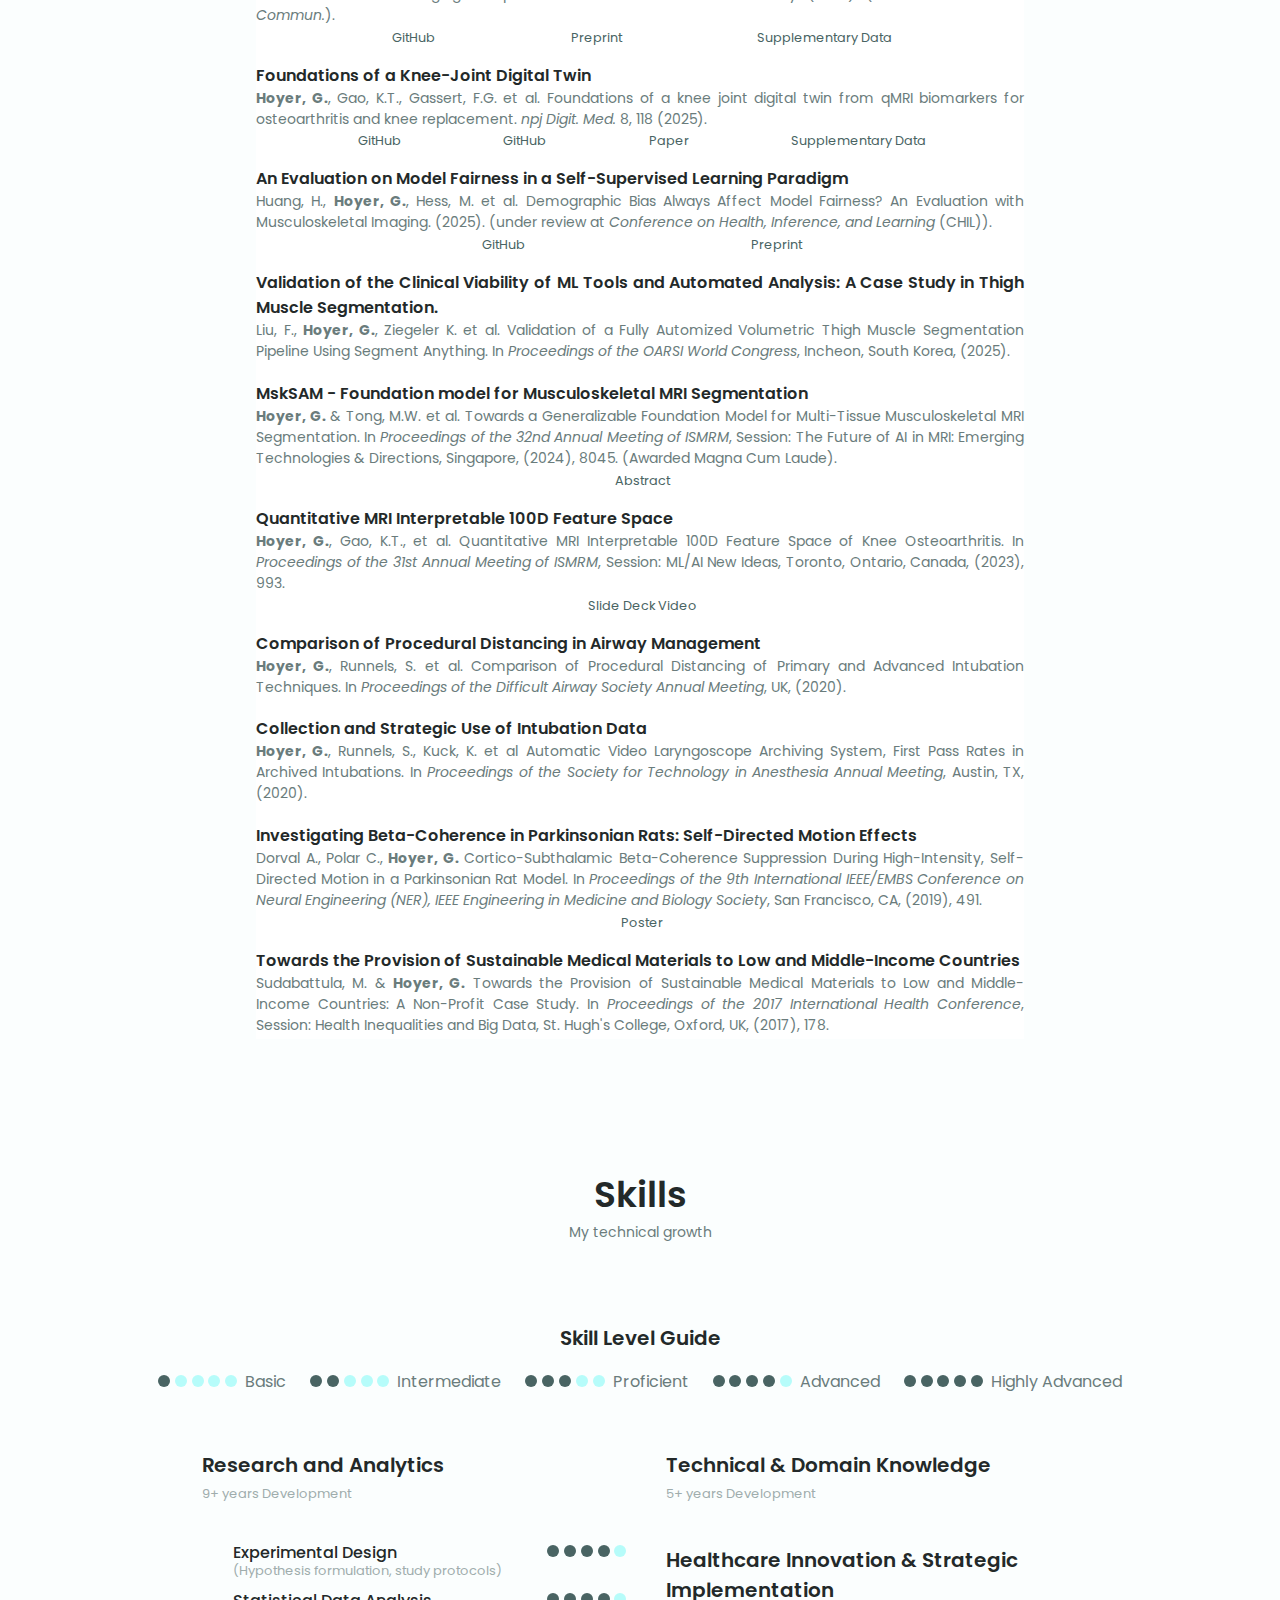
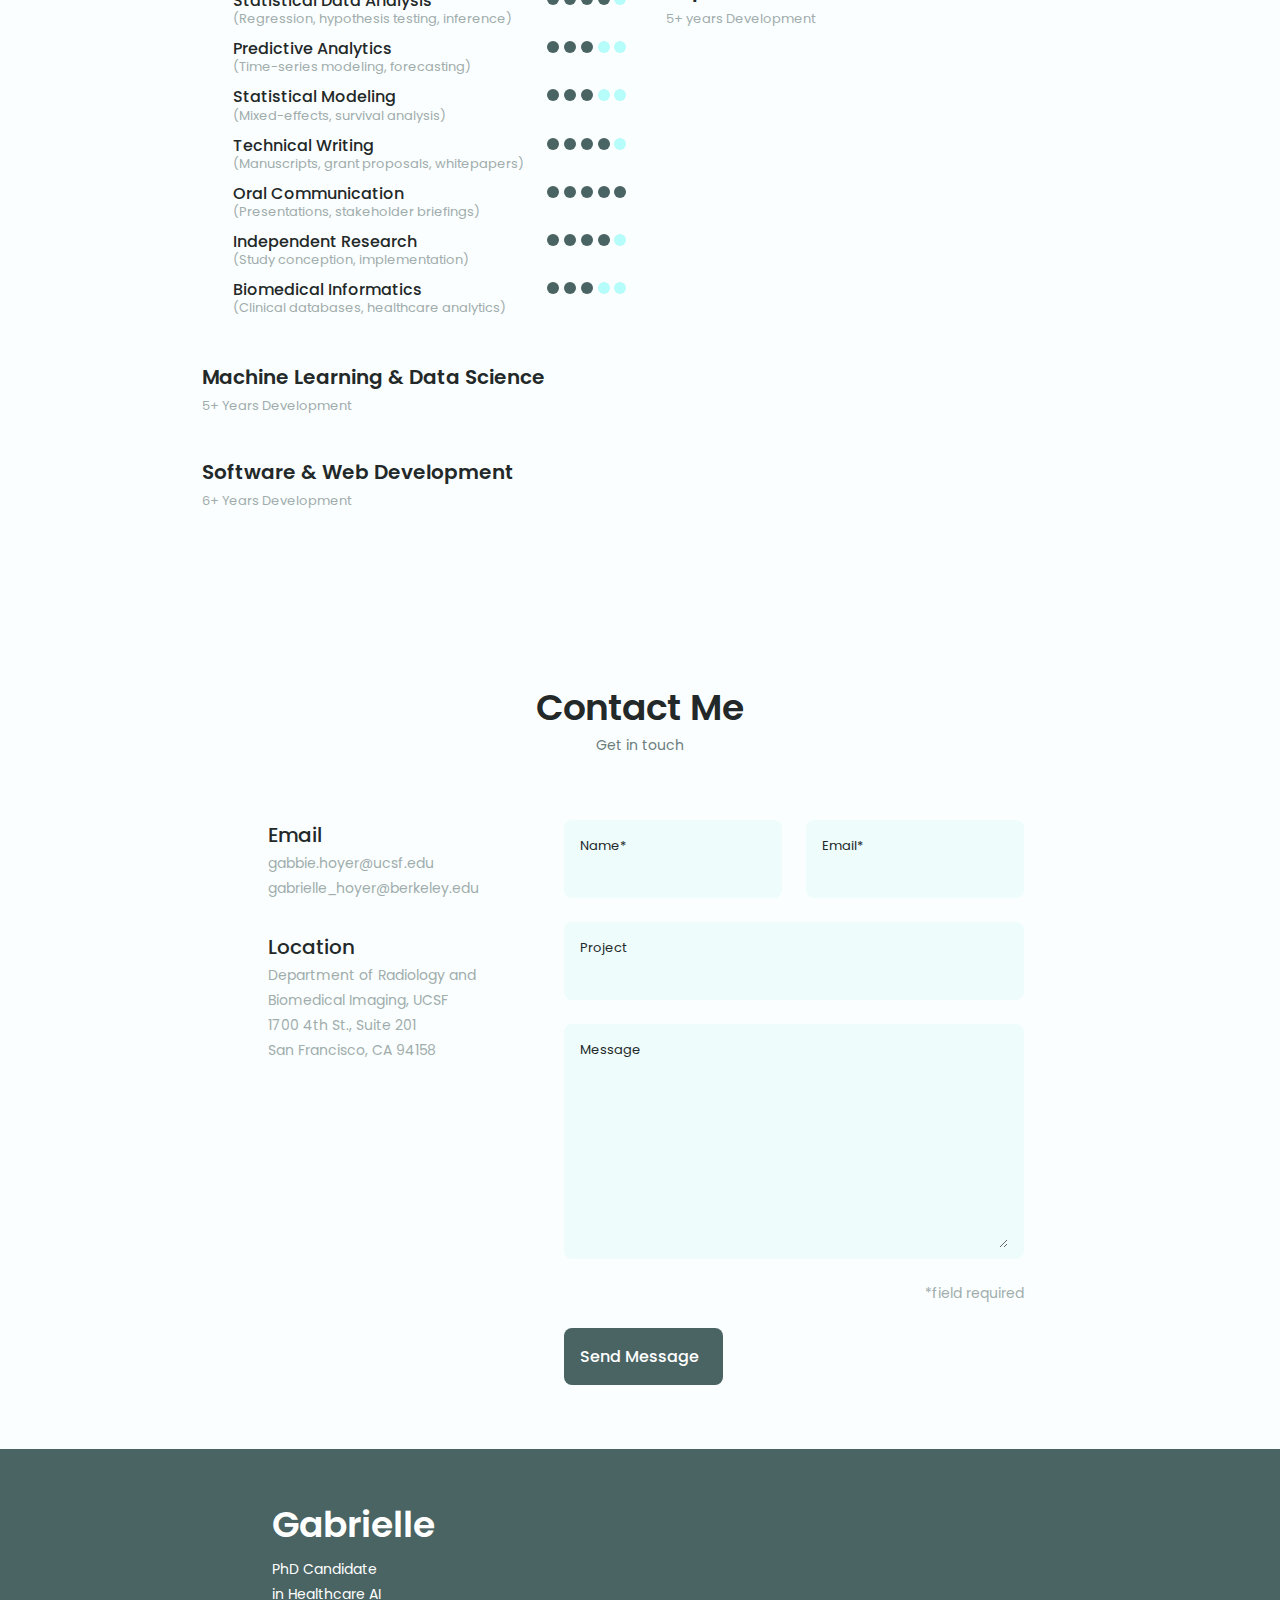
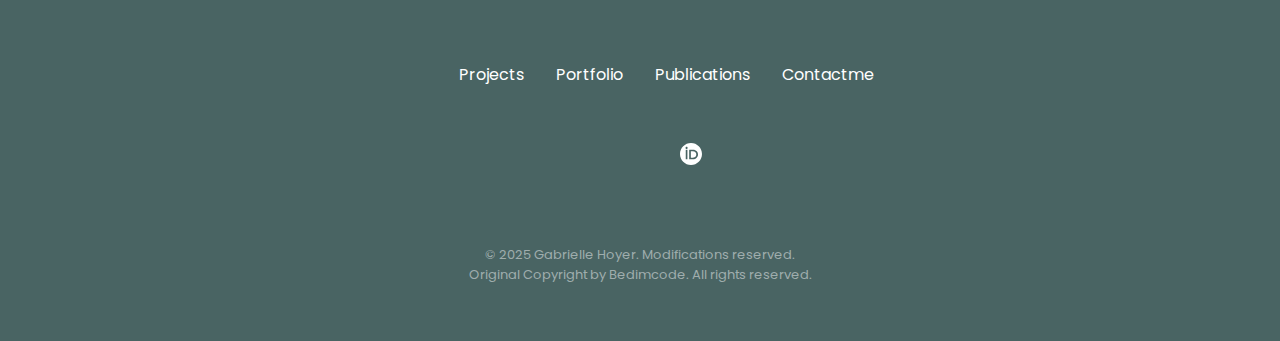
==== commit f291c348: "skills section update" ====
--- a/index.html
+++ b/index.html
@@ -1220,15 +1220,17 @@
                 </div>
 
                 <div class="skills__container container grid">
-                    <div>
-                        
+                    <!-- <div> -->
+                    <!-- Left Column -->
+                    <div class="skills__column skills__column--left">
                         <!--=============== SKILLS 1 ===============-->
                         <div class="skills__content skills__open">
+                        <!-- <div class="skills__content skills__open skills__research"> -->
                             <div class="skills__header">
                                 <i class="uil uil-microscope skills__icon"></i>
                                 <div>
                                     <h1 class="skills__title">Research and Analytics</h1>
-                                    <span class="skills__subtitle">8+ years Development</span>
+                                    <span class="skills__subtitle">9+ years Development</span>
                                 </div>
                                 <i class="uil uil-angle-down skills__arrow"></i>
                             </div>
@@ -1237,150 +1239,277 @@
 
                                 <div class="skills__data">
                                     <div class="skills__titles">
-                                        <h3 class="skills__name">Experimental Design</h3>
+                                        <div class="skills__name-wrapper">
+                                            <h3 class="skills__name">Experimental Design</h3>
+                                            <span class="skills__name-subtitle">(Hypothesis formulation, study protocols)</span>
+                                        </div>
                                         <div class="skills__dots" data-level="4" title="Advanced (4/5)"></div>
                                     </div>
                                 </div>
                                 
                                 <div class="skills__data">
                                     <div class="skills__titles">
-                                        <h3 class="skills__name">Statistical Data Analysis</h3>
+                                        <div class="skills__name-wrapper">
+                                            <h3 class="skills__name">Statistical Data Analysis</h3>
+                                            <span class="skills__name-subtitle">(Regression, hypothesis testing, inference)</span>
+                                        </div>
+                                        <div class="skills__dots" data-level="4" title="Advanced (4/5)"></div>
+                                    </div>
+                                </div>
+                                
+                                <div class="skills__data">
+                                    <div class="skills__titles">
+                                        <div class="skills__name-wrapper">
+                                            <h3 class="skills__name">Predictive Analytics</h3>
+                                            <span class="skills__name-subtitle">(Time-series modeling, forecasting)</span>
+                                        </div>
                                         <div class="skills__dots" data-level="3" title="Proficient (3/5)"></div>
                                     </div>
                                 </div>
                                 
                                 <div class="skills__data">
                                     <div class="skills__titles">
-                                        <h3 class="skills__name">Predictive Analytics</h3>
+                                        <div class="skills__name-wrapper">
+                                            <h3 class="skills__name">Statistical Modeling</h3>
+                                            <span class="skills__name-subtitle">(Mixed-effects, survival analysis)</span>
+                                        </div>
                                         <div class="skills__dots" data-level="3" title="Proficient (3/5)"></div>
                                     </div>
                                 </div>
                                 
                                 <div class="skills__data">
                                     <div class="skills__titles">
-                                        <h3 class="skills__name">Statistical Modeling</h3>
+                                        <div class="skills__name-wrapper">
+                                            <h3 class="skills__name">Technical Writing</h3>
+                                            <span class="skills__name-subtitle">(Manuscripts, grant proposals, whitepapers)</span>
+                                        </div>
+                                        <div class="skills__dots" data-level="4" title="Advanced (4/5)"></div>
+                                    </div>
+                                </div>
+                                
+                                <div class="skills__data">
+                                    <div class="skills__titles">
+                                        <div class="skills__name-wrapper">
+                                            <h3 class="skills__name">Oral Communication</h3>
+                                            <!-- <span class="skills__name-subtitle">(Presentations, lectures, stakeholder briefings)</span> -->
+                                            <span class="skills__name-subtitle">(Presentations, stakeholder briefings)</span>
+
+                                        </div>
+                                        <div class="skills__dots" data-level="5" title="Highly Advanced (5/5)"></div>
+                                    </div>
+                                </div>
+                                
+                                <div class="skills__data">
+                                    <div class="skills__titles">
+                                        <div class="skills__name-wrapper">
+                                            <h3 class="skills__name">Independent Research</h3>
+                                            <span class="skills__name-subtitle">(Study conception, implementation)</span>
+                                        </div>
+                                        <div class="skills__dots" data-level="4" title="Advanced (4/5)"></div>
+                                    </div>
+                                </div>
+                                
+                                <div class="skills__data">
+                                    <div class="skills__titles">
+                                        <div class="skills__name-wrapper">
+                                            <h3 class="skills__name">Biomedical Informatics</h3>
+                                            <span class="skills__name-subtitle">(Clinical databases, healthcare analytics)</span>
+                                        </div>
                                         <div class="skills__dots" data-level="3" title="Proficient (3/5)"></div>
                                     </div>
                                 </div>
                                 
-                                <div class="skills__data">
-                                    <div class="skills__titles">
-                                        <h3 class="skills__name">Technical Writing</h3>
+                            </div>
+                        </div>
+    
+
+                        <!--========= Machine Learning & Data Science =========-->
+                        <div class="skills__content skills__close">
+                        <!-- <div class="skills__content skills__close skills__ml"> -->
+
+                            <div class="skills__header">
+                                <i class="uil uil-robot skills__icon"></i>
+                                <div>
+                                    <h1 class="skills__title">Machine Learning & Data Science</h1>
+                                    <span class="skills__subtitle">5+ Years Development</span>
+                                </div>
+                                <i class="uil uil-angle-down skills__arrow"></i>
+                            </div>
+
+                            <div class="skills__list grid">
+                                
+                                <!-- Python Data Stack -->
+                                <div class="skills__data">
+                                    <div class="skills__titles">
+                                        <div class="skills__name-wrapper">
+                                            <h3 class="skills__name">Python Data Stack</h3>
+                                            <span class="skills__name-subtitle">(NumPy, SciPy, Pandas, Jupyter, Statsmodels)</span>
+                                        </div>
                                         <div class="skills__dots" data-level="4" title="Advanced (4/5)"></div>
                                     </div>
                                 </div>
+                                <!-- Machine Learning -->
+                                <div class="skills__data">
+                                    <div class="skills__titles">
+                                        <div class="skills__name-wrapper">
+                                            <h3 class="skills__name">Machine Learning</h3>
+                                            <span class="skills__name-subtitle">(scikit-learn, XGBoost, LightGBM, AutoML tools such as Auto-Sklearn)</span>
+                                        </div>
+                                        <div class="skills__dots" data-level="4" title="Advanced (4/5)"></div>
+                                    </div>
+                                </div>
+                                <!-- Deep Learning -->
+                                <div class="skills__data">
+                                    <div class="skills__titles">
+                                        <div class="skills__name-wrapper">
+                                            <h3 class="skills__name">Deep Learning</h3>
+                                            <!-- <span class="skills__name-subtitle">(PyTorch, TensorFlow/Keras, PyTorch Lightning, Hugging Face Transformers)</span> -->
+                                            <span class="skills__name-subtitle">(PyTorch, TensorFlow, PyTorch Lightning, Hugging Face Transformers)</span>
+                                        </div>
+                                        <div class="skills__dots" data-level="4" title="Advanced (4/5)"></div>
+                                    </div>
+                                </div>
+                                <!-- Geometric Deep Learning -->
+                                <div class="skills__data">
+                                    <div class="skills__titles">
+                                        <div class="skills__name-wrapper">
+                                            <h3 class="skills__name">Geometric Deep Learning</h3>
+                                            <!-- <span class="skills__name-subtitle">(PyTorch Geometric, DGL, Graph Neural Networks)</span> -->
+                                            <span class="skills__name-subtitle">(PyTorch Geometric, Graph Neural Networks)</span>
+                                        </div>
+                                        <div class="skills__dots" data-level="3" title="Proficient (3/5)"></div>
+                                    </div>
+                                </div>
+                                <!-- Computer Vision & Medical Imaging -->
+                                <div class="skills__data">
+                                    <div class="skills__titles">
+                                        <div class="skills__name-wrapper">
+                                            <h3 class="skills__name">Computer Vision &amp; Medical Imaging</h3>
+                                            <span class="skills__name-subtitle">(OpenCV, MONAI, SimpleITK, nibabel)</span>
+                                        </div>
+                                        <div class="skills__dots" data-level="4" title="Advanced (4/5)"></div>
+                                    </div>
+                                </div>
+                                <!-- Distributed Computing -->
+                                <div class="skills__data">
+                                    <div class="skills__titles">
+                                        <div class="skills__name-wrapper">
+                                            <h3 class="skills__name">Distributed Computing</h3>
+                                            <!-- <span class="skills__name-subtitle">(CUDA, PyTorch DDP, MPI, Slurm)</span> -->
+                                            <span class="skills__name-subtitle">(CUDA, PyTorch DDP, MPI, Slurm)</span>
+                                        </div>
+                                        <div class="skills__dots" data-level="3" title="Proficient (3/5)"></div>
+                                    </div>
+                                </div>
+                                <!-- Data Visualization -->
+                                <div class="skills__data">
+                                    <div class="skills__titles">
+                                        <div class="skills__name-wrapper">
+                                            <h3 class="skills__name">Data Visualization</h3>
+                                            <!-- <span class="skills__name-subtitle">(Matplotlib, Plotly, Seaborn, Streamlit)</span> -->
+                                            <span class="skills__name-subtitle">(Matplotlib, Plotly, Seaborn, PyVista)</span>
+                                        </div>
+                                        <div class="skills__dots" data-level="3" title="Proficient (3/5)"></div>
+                                    </div>
+                                </div>
+
+                            </div>
+                        </div>
+
+
+                        <!--======== Software & Web Development ===========-->
+                        <div class="skills__content skills__close">
+                        <!-- <div class="skills__content skills__close skills__software"> -->
+                        
+                            <div class="skills__header">
+                                <i class="uil uil-desktop-cloud-alt skills__icon"></i>
+                                <div>
+                                    <h1 class="skills__title">Software & Web Development</h1>
+                                    <span class="skills__subtitle">6+ Years Development</span>
+                                </div>
+                                <i class="uil uil-angle-down skills__arrow"></i>
+                            </div>
+
+                            <div class="skills__list grid">
+                                <div class="skills__data">
+                                    <div class="skills__titles">
+                                        <div class="skills__name-wrapper">
+                                            <h3 class="skills__name">Frontend Development</h3>
+                                            <!-- <span class="skills__name-subtitle">(JavaScript, TypeScript, React.js, Vite.js, CSS, TailwindCSS, Shadcn/ui)</span> -->
+                                            <span class="skills__name-subtitle">(JavaScript, TypeScript, React.js, CSS)</span>
+                                        </div>
+                                        <div class="skills__dots" data-level="4" title="Advanced (4/5)"></div>
+                                    </div>
+                                </div>
                                 
                                 <div class="skills__data">
                                     <div class="skills__titles">
-                                        <h3 class="skills__name">Oral Communication</h3>
-                                        <div class="skills__dots" data-level="5" title="Highly Advanced (5/5)"></div>
+                                        <div class="skills__name-wrapper">
+                                            <h3 class="skills__name">Backend Development</h3>
+                                            <span class="skills__name-subtitle">(Node.js, FastAPI, Flask)</span>
+                                            <!-- <span class="skills__name-subtitle">(Node.js, Express.js, FastAPI, Flask)</span> -->
+                                        </div>
+                                        <div class="skills__dots" data-level="3" title="Proficient (3/5)"></div>
                                     </div>
                                 </div>
                                 
                                 <div class="skills__data">
                                     <div class="skills__titles">
-                                        <h3 class="skills__name">Independent Research</h3>
-                                        <div class="skills__dots" data-level="5" title="Highly Advanced (5/5)"></div>
+                                        <div class="skills__name-wrapper">
+                                            <h3 class="skills__name">Database & Cache Systems</h3>
+                                            <!-- <span class="skills__name-subtitle">(Redis, MongoDB, PostgreSQL, SQLite)</span> -->
+                                            <span class="skills__name-subtitle">(Redis, MongoDB)</span>
+                                        </div>
+                                        <div class="skills__dots" data-level="3" title="Proficient (3/5)"></div>
                                     </div>
                                 </div>
                                 
                                 <div class="skills__data">
                                     <div class="skills__titles">
-                                        <h3 class="skills__name">Biomedical Informatics</h3>
+                                        <div class="skills__name-wrapper">
+                                            <h3 class="skills__name">API & Integration</h3>
+                                            <span class="skills__name-subtitle">(RESTful API design, WebSockets, GraphQL)</span>
+                                        </div>
+                                        <div class="skills__dots" data-level="3" title="Proficient (3/5)"></div>
+                                    </div>
+                                </div>
+                                
+                                <div class="skills__data">
+                                    <div class="skills__titles">
+                                        <div class="skills__name-wrapper">
+                                            <h3 class="skills__name">DevOps & Cloud</h3>
+                                            <!-- <span class="skills__name-subtitle">(Docker, Kubernetes basics, GitHub Actions, AWS/GCP/Azure)</span> -->
+                                            <span class="skills__name-subtitle">(Docker, AWS/GCP/Azure)</span>
+                                        </div>
+                                        <div class="skills__dots" data-level="3" title="Proficient (3/5)"></div>
+                                    </div>
+                                </div>
+                                
+                                <div class="skills__data">
+                                    <div class="skills__titles">
+                                        <div class="skills__name-wrapper">
+                                            <h3 class="skills__name">Version Control & Collaboration</h3>
+                                            <span class="skills__name-subtitle">(Git, GitHub, GitLab)</span>
+                                        </div>
                                         <div class="skills__dots" data-level="4" title="Advanced (4/5)"></div>
                                     </div>
                                 </div>
-                                
-
-                                <!-- <div class="skills__data">
-                                    <div class="skills__titles">
-                                        <h3 class="skills__name">Experimental Design</h3>
-                                        <span class="skills__number">90%</span>
-                                    </div>
-                                    <div class="skills__bar">
-                                        <span class="skills__percentage skills__exp_design"></span>
-                                    </div>
-                                </div>
-    
-                                <div class="skills__data">
-                                    <div class="skills__titles">
-                                        <h3 class="skills__name">Statistical Data Analysis</h3>
-                                        <span class="skills__number">80%</span>
-                                    </div>
-                                    <div class="skills__bar">
-                                        <span class="skills__percentage skills__stat_analysis"></span>
-                                    </div>
-                                </div>
-    
-                                <div class="skills__data">
-                                    <div class="skills__titles">
-                                        <h3 class="skills__name">Predictive Analytics</h3>
-                                        <span class="skills__number">80%</span>
-                                    </div>
-                                    <div class="skills__bar">
-                                        <span class="skills__percentage skills__pred_analysis"></span>
-                                    </div>
-                                </div>
-
-                                <div class="skills__data">
-                                    <div class="skills__titles">
-                                        <h3 class="skills__name">Statistical Modeling</h3>
-                                        <span class="skills__number">75%</span>
-                                    </div>
-                                    <div class="skills__bar">
-                                        <span class="skills__percentage skills__stat_model"></span>
-                                    </div>
-                                </div>
-    
-                                <div class="skills__data">
-                                    <div class="skills__titles">
-                                        <h3 class="skills__name">Technical Writing</h3>
-                                        <span class="skills__number">90%</span>
-                                    </div>
-                                    <div class="skills__bar">
-                                        <span class="skills__percentage skills__tech_write"></span>
-                                    </div>
-                                </div>
-
-                                <div class="skills__data">
-                                    <div class="skills__titles">
-                                        <h3 class="skills__name">Oral Communication</h3>
-                                        <span class="skills__number">95%</span>
-                                    </div>
-                                    <div class="skills__bar">
-                                        <span class="skills__percentage skills__oral_commun"></span>
-                                    </div>
-                                </div>
-
-                                <div class="skills__data">
-                                    <div class="skills__titles">
-                                        <h3 class="skills__name">Independent Research</h3>
-                                        <span class="skills__number">95%</span>
-                                    </div>
-                                    <div class="skills__bar">
-                                        <span class="skills__percentage skills__ind_research"></span>
-                                    </div>
-                                </div>
-
-                                <div class="skills__data">
-                                    <div class="skills__titles">
-                                        <h3 class="skills__name">Biomedical Informatics</h3>
-                                        <span class="skills__number">85%</span>
-                                    </div>
-                                    <div class="skills__bar">
-                                        <span class="skills__percentage skills__bio_inform"></span>
-                                    </div>
-                                </div> -->
-
-                            </div>
-                        </div>
-    
+                                 <!-- More items -->
+                            </div>
+                        </div>
+                    </div>
+
+                    <!-- Right Column -->
+                    <div class="skills__column skills__column--right">
+                        
                         <!--=============== SKILLS 2 ===============-->
-                        <div class="skills__content skills__close">
+                         <div class="skills__content skills__close">
+                        <!-- <div class="skills__content skills__close skills__technical"> -->
+
                             <div class="skills__header">
-                                <i class="uil uil-server-network skills__icon"></i>
-                                <div>
-                                    <h1 class="skills__title">Technical Skills</h1>
+                                <i class="uil uil-setting skills__icon"></i>
+                                <div>
+                                    <h1 class="skills__title">Technical & Domain Knowledge</h1>
                                     <span class="skills__subtitle">5+ years Development</span>
                                 </div>
                                 <i class="uil uil-angle-down skills__arrow"></i>
@@ -1390,150 +1519,66 @@
 
                                 <div class="skills__data">
                                     <div class="skills__titles">
-                                        <h3 class="skills__name">Python Data Analysis Stack</h3>
-                                        <div class="skills__dots" data-level="5" title="Highly Advanced (5/5)"></div>
-                                    </div>
-                                </div>
-                                
-                                <div class="skills__data">
-                                    <div class="skills__titles">
-                                        <h3 class="skills__name">MATLAB</h3>
-                                        <div class="skills__dots" data-level="4" title="Advanced (4/5)"></div>
-                                    </div>
-                                </div>
-                                
-                                <div class="skills__data">
-                                    <div class="skills__titles">
-                                        <h3 class="skills__name">JavaScript</h3>
+                                      <div class="skills__name-wrapper">
+                                        <h3 class="skills__name">Biomedical Informatics</h3>
+                                        <span class="skills__name-subtitle">(EHR data, HL7/FHIR)</span>
+                                      </div>
+                                      <div class="skills__dots" data-level="4" title="Advanced (4/5)"></div>
+                                    </div>
+                                  </div>
+                              
+                                  <div class="skills__data">
+                                    <div class="skills__titles">
+                                      <div class="skills__name-wrapper">
+                                        <h3 class="skills__name">MRI Physics & Imaging</h3>
+                                        <!-- <span class="skills__name-subtitle">(T1/T2 imaging sequences, diffusion imaging techniques, quantitative MRI methods)</span> -->
+                                        <span class="skills__name-subtitle">(T1/T2 imaging sequences, quantitative MRI methods)</span>
+
+                                      </div>
+                                      <div class="skills__dots" data-level="3" title="Proficient (3/5)"></div>
+                                    </div>
+                                  </div>
+                              
+                                  <div class="skills__data">
+                                    <div class="skills__titles">
+                                      <div class="skills__name-wrapper">
+                                        <h3 class="skills__name">MATLAB Programming</h3>
+                                        <!-- <span class="skills__name-subtitle">(Signal processing, biomechanical modeling, quantitative simulation)</span> -->
+                                        <span class="skills__name-subtitle">(Signal processing, quantitative simulation)</span>
+                                      </div>  
+                                      <div class="skills__dots" data-level="4" title="Advanced (4/5)"></div>
+                                    </div>
+                                  </div>
+
+                                  <div class="skills__data">
+                                    <div class="skills__titles">
+                                      <div class="skills__name-wrapper">
+                                        <h3 class="skills__name">Medical Device & Clinical Hardware Understanding</h3>
+                                        <!-- <span class="skills__name-subtitle">(Knowledge of clinical instrumentation, sensor integration, device interoperability)</span> -->
+                                        <span class="skills__name-subtitle">(Knowledge of clinical instrumentation, device interoperability)</span>
+                                        </div> 
                                         <div class="skills__dots" data-level="3" title="Proficient (3/5)"></div>
                                     </div>
-                                </div>
-                                
-                                <div class="skills__data">
-                                    <div class="skills__titles">
-                                        <h3 class="skills__name">Machine Learning</h3>
-                                        <div class="skills__dots" data-level="4" title="Advanced (4/5)"></div>
-                                    </div>
-                                </div>
-                                
-                                <div class="skills__data">
-                                    <div class="skills__titles">
-                                        <h3 class="skills__name">Computer Vision</h3>
-                                        <div class="skills__dots" data-level="3" title="Proficient (3/5)"></div>
-                                    </div>
-                                </div>
-                                
-                                <div class="skills__data">
-                                    <div class="skills__titles">
-                                        <h3 class="skills__name">PyTorch</h3>
-                                        <div class="skills__dots" data-level="4" title="Advanced (4/5)"></div>
-                                    </div>
-                                </div>
-                                
-                                <div class="skills__data">
-                                    <div class="skills__titles">
-                                        <h3 class="skills__name">Distributed Computing</h3>
-                                        <div class="skills__dots" data-level="4" title="Advanced (4/5)"></div>
-                                    </div>
-                                </div>
-                                
-                                <div class="skills__data">
-                                    <div class="skills__titles">
-                                        <h3 class="skills__name">MRI Physics</h3>
-                                        <div class="skills__dots" data-level="2" title="Intermediate (2/5)"></div>
-                                    </div>
-                                </div>
-                                
-                            
-
-                                <!-- <div class="skills__data">
-                                    <div class="skills__titles">
-                                        <h3 class="skills__name">Python Data Analysis Stack</h3>
-                                        <span class="skills__number">95%</span>
-                                    </div>
-                                    <div class="skills__bar">
-                                        <span class="skills__percentage skills__python"></span>
-                                    </div>
-                                </div>
-    
-                                <div class="skills__data">
-                                    <div class="skills__titles">
-                                        <h3 class="skills__name">MATLAB</h3>
-                                        <span class="skills__number">90%</span>
-                                    </div>
-                                    <div class="skills__bar">
-                                        <span class="skills__percentage skills__matlab"></span>
-                                    </div>
-                                </div>
-    
-                                <div class="skills__data">
-                                    <div class="skills__titles">
-                                        <h3 class="skills__name">JavaScript</h3>
-                                        <span class="skills__number">80%</span>
-                                    </div>
-                                    <div class="skills__bar">
-                                        <span class="skills__percentage skills__javascript"></span>
-                                    </div>
-                                </div>
-    
-                                <div class="skills__data">
-                                    <div class="skills__titles">
-                                        <h3 class="skills__name">Machine Learning</h3>
-                                        <span class="skills__number">85%</span>
-                                    </div>
-                                    <div class="skills__bar">
-                                        <span class="skills__percentage skills__ml"></span>
-                                    </div>
-                                </div>
-
-                                <div class="skills__data">
-                                    <div class="skills__titles">
-                                        <h3 class="skills__name">Computer Vision</h3>
-                                        <span class="skills__number">75%</span>
-                                    </div>
-                                    <div class="skills__bar">
-                                        <span class="skills__percentage skills__cv"></span>
-                                    </div>
-                                </div>
-    
-                                <div class="skills__data">
-                                    <div class="skills__titles">
-                                        <h3 class="skills__name">PyTorch</h3>
-                                        <span class="skills__number">90%</span>
-                                    </div>
-                                    <div class="skills__bar">
-                                        <span class="skills__percentage skills__pytorch"></span>
-                                    </div>
-                                </div>
-
-                                <div class="skills__data">
-                                    <div class="skills__titles">
-                                        <h3 class="skills__name">Distributed Computing</h3>
-                                        <span class="skills__number">85%</span>
-                                    </div>
-                                    <div class="skills__bar">
-                                        <span class="skills__percentage skills__dist_comp"></span>
-                                    </div>
-                                </div>
-    
-                                <div class="skills__data">
-                                    <div class="skills__titles">
-                                        <h3 class="skills__name">MRI Physics</h3>
-                                        <span class="skills__number">70%</span>
-                                    </div>
-                                    <div class="skills__bar">
-                                        <span class="skills__percentage skills__mri_phys"></span>
-                                    </div>
-                                </div> -->
-
-
-                            </div>
-                        </div>
-                    </div>
-
-                    <div>
-                        <!--=============== SKILLS 3 ===============-->
+                                  </div>
+                              
+                                  <div class="skills__data">
+                                    <div class="skills__titles">
+                                      <div class="skills__name-wrapper">
+                                        <h3 class="skills__name">Clinical Workflow Integration</h3>
+                                        <span class="skills__name-subtitle">(Technical integration of new technologies into clinical systems and existing healthcare IT infrastructure)</span>
+                                      </div> 
+                                      <div class="skills__dots" data-level="3" title="Proficient (3/5)"></div>
+                                    </div>
+                                  </div>
+
+                            </div>
+                        </div>
+
+                   
+                        <!--=============== HEALTHCARE STRATEGY ===============-->
                         <div class="skills__content skills__close">
+                        <!-- <div class="skills__content skills__close skills__healthcare"> -->
+
                             <div class="skills__header">
                                 <i class="uil uil-lightbulb skills__icon"></i>
                                 <div>
@@ -1545,166 +1590,102 @@
     
                             <div class="skills__list grid">
 
-                                <div class="skills__data">
-                                    <div class="skills__titles">
-                                        <h3 class="skills__name">Product Development</h3>
+                                <!-- Product Development & Innovation Strategy -->
+                                <div class="skills__data">
+                                    <div class="skills__titles">
+                                        <div class="skills__name-wrapper">
+                                            <h3 class="skills__name">Product Development &amp; Innovation Strategy</h3>
+                                            <span class="skills__name-subtitle">(Market fit, customer discovery, NSF I-Corps methodology, translation to clinical practice)</span>
+                                        </div>
                                         <div class="skills__dots" data-level="4" title="Advanced (4/5)"></div>
                                     </div>
                                 </div>
-                                
-                                <div class="skills__data">
-                                    <div class="skills__titles">
-                                        <h3 class="skills__name">Clinical Development</h3>
-                                        <div class="skills__dots" data-level="2" title="Intermediate (2/5)"></div>
-                                    </div>
-                                </div>
-                                
-                                <div class="skills__data">
-                                    <div class="skills__titles">
-                                        <h3 class="skills__name">Regulatory Compliance</h3>
+
+                                <!-- Clinical Development & Validation -->
+                                <div class="skills__data">
+                                    <div class="skills__titles">
+                                        <div class="skills__name-wrapper">
+                                            <h3 class="skills__name">Clinical Development &amp; Validation</h3>
+                                            <!-- <span class="skills__name-subtitle">(Clinical trials design, pilot studies, regulatory submissions for medical technologies)</span> -->
+                                            <span class="skills__name-subtitle">(Pilot studies, regulatory submissions for medical technologies)</span>
+
+                                        </div>
                                         <div class="skills__dots" data-level="3" title="Proficient (3/5)"></div>
                                     </div>
                                 </div>
-                                
-                                <div class="skills__data">
-                                    <div class="skills__titles">
-                                        <h3 class="skills__name">Project Management</h3>
+
+                                <!-- Regulatory Strategy & Compliance -->
+                                <div class="skills__data">
+                                    <div class="skills__titles">
+                                        <div class="skills__name-wrapper">
+                                            <h3 class="skills__name">Regulatory Strategy &amp; Compliance</h3>
+                                            <span class="skills__name-subtitle">(FDA regulations, HIPAA compliance strategies, ethics &amp; data privacy)</span>
+                                        </div>
+                                        <div class="skills__dots" data-level="3" title="Proficient (3/5)"></div>
+                                    </div>
+                                </div>
+
+                                <!-- Healthcare Project & Program Management -->
+                                <div class="skills__data">
+                                    <div class="skills__titles">
+                                        <div class="skills__name-wrapper">
+                                            <h3 class="skills__name">Healthcare Project &amp; Program Management</h3>
+                                            <span class="skills__name-subtitle">(Project timelines, milestones, agile methodology, stakeholder engagement)</span>
+                                        </div>
+                                        <div class="skills__dots" data-level="3" title="Proficient (3/5)"></div>
+                                    </div>
+                                </div>
+
+                                <!-- Public Speaking & Scientific Communication -->
+                                <div class="skills__data">
+                                    <div class="skills__titles">
+                                        <div class="skills__name-wrapper">
+                                            <h3 class="skills__name">Public Speaking &amp; Scientific Communication</h3>
+                                            <!-- <span class="skills__name-subtitle">(Presentations, lectures, industry &amp; academic forums)</span> -->
+                                            <span class="skills__name-subtitle">(Presentations, industry &amp; academic forums)</span>
+                                        </div>
+                                        <div class="skills__dots" data-level="5" title="Highly Advanced (5/5)"></div>
+                                    </div>
+                                </div>
+
+                                <!-- Stakeholder & Market Analysis -->
+                                <div class="skills__data">
+                                    <div class="skills__titles">
+                                        <div class="skills__name-wrapper">
+                                            <h3 class="skills__name">Stakeholder &amp; Market Analysis</h3>
+                                            <span class="skills__name-subtitle">(Clinician &amp; stakeholder interviews, usability studies, needs assessments)</span>
+                                        </div>
                                         <div class="skills__dots" data-level="4" title="Advanced (4/5)"></div>
                                     </div>
                                 </div>
-                                
-                                <div class="skills__data">
-                                    <div class="skills__titles">
-                                        <h3 class="skills__name">Public Speaking</h3>
-                                        <div class="skills__dots" data-level="5" title="Highly Advanced (5/5)"></div>
-                                    </div>
-                                </div>
-                                
-                                <div class="skills__data">
-                                    <div class="skills__titles">
-                                        <h3 class="skills__name">Stakeholder Communication</h3>
+
+                                <!-- Team Leadership & Interdisciplinary Collaboration -->
+                                <div class="skills__data">
+                                    <div class="skills__titles">
+                                        <div class="skills__name-wrapper">
+                                            <h3 class="skills__name">Team Leadership &amp; Interdisciplinary Collaboration</h3>
+                                            <span class="skills__name-subtitle">(Managing research teams, collaboration with clinicians, engineers, and students)</span>
+                                        </div>
                                         <div class="skills__dots" data-level="4" title="Advanced (4/5)"></div>
                                     </div>
                                 </div>
-                                
-                                <div class="skills__data">
-                                    <div class="skills__titles">
-                                        <h3 class="skills__name">Team Leadership</h3>
+
+                                <!-- Engineering & Design Methodology -->
+                                <div class="skills__data">
+                                    <div class="skills__titles">
+                                        <div class="skills__name-wrapper">
+                                            <h3 class="skills__name">Engineering &amp; Design Methodology</h3>
+                                            <span class="skills__name-subtitle">(Engineering prototyping, iterative development, user-centered design)</span>
+                                        </div>
                                         <div class="skills__dots" data-level="4" title="Advanced (4/5)"></div>
                                     </div>
                                 </div>
-                                
-                                <div class="skills__data">
-                                    <div class="skills__titles">
-                                        <h3 class="skills__name">Engineering Design</h3>
-                                        <div class="skills__dots" data-level="4" title="Advanced (4/5)"></div>
-                                    </div>
-                                </div>
-                                
-                                <div class="skills__data">
-                                    <div class="skills__titles">
-                                        <h3 class="skills__name">Version Control with Git</h3>
-                                        <div class="skills__dots" data-level="3" title="Proficient (3/5)"></div>
-                                    </div>
-                                </div>
-                                
-
-
-<!-- 
-                                <div class="skills__data">
-                                    <div class="skills__titles">
-                                        <h3 class="skills__name">Product Development</h3>
-                                        <span class="skills__number">90%</span>
-                                    </div>
-                                    <div class="skills__bar">
-                                        <span class="skills__percentage skills__prod_dev"></span>
-                                    </div>
-                                </div>
-    
-                                <div class="skills__data">
-                                    <div class="skills__titles">
-                                        <h3 class="skills__name">Clinical Development</h3>
-                                        <span class="skills__number">65%</span>
-                                    </div>
-                                    <div class="skills__bar">
-                                        <span class="skills__percentage skills__clin_dev"></span>
-                                    </div>
-                                </div>
-    
-                                <div class="skills__data">
-                                    <div class="skills__titles">
-                                        <h3 class="skills__name">Regulatory Compliance</h3>
-                                        <span class="skills__number">80%</span>
-                                    </div>
-                                    <div class="skills__bar">
-                                        <span class="skills__percentage skills__reg_comp"></span>
-                                    </div>
-                                </div>
-
-                                <div class="skills__data">
-                                    <div class="skills__titles">
-                                        <h3 class="skills__name">Project Management</h3>
-                                        <span class="skills__number">90%</span>
-                                    </div>
-                                    <div class="skills__bar">
-                                        <span class="skills__percentage skills__prod_man"></span>
-                                    </div>
-                                </div>
-    
-                                <div class="skills__data">
-                                    <div class="skills__titles">
-                                        <h3 class="skills__name">Public Speaking</h3>
-                                        <span class="skills__number">95%</span>
-                                    </div>
-                                    <div class="skills__bar">
-                                        <span class="skills__percentage skills__pub_speak"></span>
-                                    </div>
-                                </div>
-    
-                                <div class="skills__data">
-                                    <div class="skills__titles">
-                                        <h3 class="skills__name">Stakeholder Communication</h3>
-                                        <span class="skills__number">90%</span>
-                                    </div>
-                                    <div class="skills__bar">
-                                        <span class="skills__percentage skills__stakeholder_comm"></span>
-                                    </div>
-                                </div>
-
-                                <div class="skills__data">
-                                    <div class="skills__titles">
-                                        <h3 class="skills__name">Team Leadership</h3>
-                                        <span class="skills__number">90%</span>
-                                    </div>
-                                    <div class="skills__bar">
-                                        <span class="skills__percentage skills__team_lead"></span>
-                                    </div>
-                                </div>
-    
-                                <div class="skills__data">
-                                    <div class="skills__titles">
-                                        <h3 class="skills__name">Engineering Design</h3>
-                                        <span class="skills__number">90%</span>
-                                    </div>
-                                    <div class="skills__bar">
-                                        <span class="skills__percentage skills__eng_design"></span>
-                                    </div>
-                                </div>
-    
-                                <div class="skills__data">
-                                    <div class="skills__titles">
-                                        <h3 class="skills__name">Version Control with Git</h3>
-                                        <span class="skills__number">80%</span>
-                                    </div>
-                                    <div class="skills__bar">
-                                        <span class="skills__percentage skills__git"></span>
-                                    </div>
-                                </div> -->
-
-                                
-                            </div>
-                        </div>
-                    </div>
+                                                                                                           
+                            </div>
+                        </div>
+                    </div>
+                
+
                 </div>
             </section>
 
--- a/assets/css/styles.css
+++ b/assets/css/styles.css
@@ -325,7 +325,6 @@
 }
 
 /*==================== HOME ====================*/
-
 .home__container.container {
   /* max-width: 700px !important; */
   max-width: 720px !important;
@@ -343,7 +342,6 @@
   display: flex;
   flex-direction: column;
   gap: 1rem;
-  /* Keep them pinned left or center them if you prefer */
   align-items: flex-start;
   justify-content: center; /* vertically center the stack of icons */
 }
@@ -351,28 +349,17 @@
 /* Right column: text block */
 .home__data {
   text-align: center;
-  /* text-align: justify; */
-  /* Remove margin: 0 auto if you don't want to further squeeze it. 
-     Let it fill the column so you don't get too much empty space. */
-  /* max-width: 700px; Optional if you want to limit how wide text can get */
 }
 
 .home__scroll {
-  /* grid-column: 1 / span 2; */
-  /* margin: 0 auto;  */
-  /* grid-row: 2; */
-  /* display: inline-flex; */
-  /* align-items: center; */
   justify-self: center;
   text-align: center;
-  /* width: max-content; */
 }
 
 .home__scroll-button {
   color: var(--first-color);
   transition: .3s;
 }
-
 .home__scroll-button:hover {
   transform: translateY(0.25rem);
 }
@@ -390,22 +377,6 @@
 }
 
 /* -------------------------------------------- */
-/* .home__container {
-  gap: 1rem;
-} */
-
-/* .home__content {
-  grid-template-columns: .5fr 3fr;
-  padding-top: 3.5rem;
-  align-items: center;
-} */
-
-/* .home__social {
-  display: grid;
-  grid-template-columns: max-content;
-  row-gap: 1rem;
-} */
-
 .home__social-icon {
   font-size: 1.25rem;
   color: var(--first-color);
@@ -423,11 +394,6 @@
 .home__blob-img {
   width: 170px;
 }
-
-/* .home__data {
-  grid-column: 1/3;
-} */
-
 .home__title {
   font-size: var(--big-font-size);
 }
@@ -443,33 +409,6 @@
   margin-bottom: var(--mb-2);
 }
 
-/* .home__scroll {
-  display: none;
-} */
-/* 
-.home__scroll-button {
-  color: var(--first-color);
-  transition: .3s;
-}
-
-.home__scroll-button:hover {
-  transform: translateY(0.25rem);
-}
-
-.home__scroll-mouse {
-  font-size: 2rem;
-}
-
-.home__scroll-name {
-  font-size: var(--small-font-size);
-  color: var(--title-color);
-  font-weight: var(--font-medium);
-  margin-right: var(--mb-0-25);
-}
-
-.home__scroll-arrow {
-  font-size: 1.25rem;
-} */
 
 /*==================== BUTTONS ====================*/
 .button {
@@ -501,10 +440,6 @@
   color: var(--first-color);
 }
 
-/* .button--white:hover {
-  background-color: #FFF;
-} */
-
 .button--flex {
   display: inline-flex;
   align-items: center;
@@ -562,11 +497,6 @@
   height: auto;
   border-radius: 0.5rem;
 }
-
-/* Text paragraphs */
-/* .about__description {
-  margin-bottom: 1.5rem;
-} */
 
 /* Bullet list */
 .about__list {
@@ -577,61 +507,29 @@
   font-size: var(--small-font-size);
 }
 
-/* Info boxes (stats) */
-/* .about__info {
+/* CV button container */
+.about__buttons {
+  display: flex;
+  justify-content: center;
+}
+.about__description {
+  /* text-align: center; */
+  text-align: justify;
+  margin-bottom: var(--mb-2-5);
+}
+
+.about__info {
   display: flex;
   justify-content: space-evenly;
-  margin-bottom: 2rem; 
+  margin-bottom: var(--mb-2-5);
+  /* gap: 2rem;  */
+  gap: 7rem; /* Adds horizontal space between items */
 }
 
 .about__info-title {
   font-size: var(--h2-font-size);
   font-weight: var(--font-semi-bold);
   color: var(--title-color);
-  display: block;
-  text-align: center;
-}
-
-.about__info-name {
-  font-size: var(--smaller-font-size);
-  display: block;
-  text-align: center;
-} */
-
-/* CV button container */
-.about__buttons {
-  display: flex;
-  justify-content: center;
-}
-
-
-/* ------------------------------------------------- */
-/* .about__img {
-  width: 50%; 
-  max-width: 300px;
-  border-radius: .5rem;
-  justify-self: center;
-  align-self: center;
-} */
-
-.about__description {
-  /* text-align: center; */
-  text-align: justify;
-  margin-bottom: var(--mb-2-5);
-}
-
-.about__info {
-  display: flex;
-  justify-content: space-evenly;
-  margin-bottom: var(--mb-2-5);
-  /* gap: 2rem;  */
-  gap: 7rem; /* Adds horizontal space between items */
-}
-
-.about__info-title {
-  font-size: var(--h2-font-size);
-  font-weight: var(--font-semi-bold);
-  color: var(--title-color);
 }
 
 .about__info-name {
@@ -644,14 +542,22 @@
   text-align: center;
 }
 
-/* .about__buttons {
-  display: flex;
-  justify-content: center;
+/*==================== SKILLS ====================*/
+
+/* .skills__container {
+  row-gap: 0;
 } */
 
-/*==================== SKILLS ====================*/
 .skills__container {
-  row-gap: 0;
+  /* max-width: 900px;  */
+  max-width: 900px; 
+  row-gap: 0.3rem; 
+  /* column-gap: 1.5rem;  */
+  column-gap: 1.7rem; 
+}
+
+.skills__content {
+  min-height: 60px; 
 }
 
 .skills__header {
@@ -685,7 +591,7 @@
 }
 
 .skills__list {
-  row-gap: 1.5rem;
+  row-gap: 0.5rem; /* Reduce from 1.5rem */
   padding-left: 2.7rem;
 }
 
@@ -693,6 +599,12 @@
   display: flex;
   justify-content: space-between;
   margin-bottom: var(--mb-0-5);
+}
+
+.skills__name-wrapper {
+  display: flex;
+  flex-direction: column; /* Stack name and subtitle vertically */
+  gap: 0.2rem; /* Small gap between name and subtitle */
 }
 
 .skills__name {
@@ -701,6 +613,11 @@
   line-height: 1;
 }
 
+.skills__name-subtitle {
+  font-size: var(--smaller-font-size);
+  color: var(--text-color-light);
+  line-height: 1;
+}
 
 .skills__close .skills__list {
   height: 0px;
@@ -716,11 +633,11 @@
   transform: rotate(-180deg);
 }
 
-/* ==================SKILLS DOTS STYLE=================== */
-
+/* --------------- SKILLS DOTS STYLE --------------- */
 .skills__dots {
   display: flex;
   gap: 0.3rem;
+  position: relative; /* For tooltip positioning */
 }
 
 .skills__dots .dot {
@@ -753,12 +670,13 @@
   white-space: nowrap;
 }
 
-/* ==================SKILLS LEGEND =================== */
-
-/* .skills__legend {
+/* --------------- SKILLS LEGEND --------------- */
+.skills__legend {
   margin-bottom: var(--mb-2-5);
   padding: 1rem;
   border-radius: 0.5rem;
+  text-align: center; /* Center the legend content */
+  max-width: 100%; /* Ensure it doesn't exceed the container width */
 }
 
 .skills__legend-title {
@@ -770,134 +688,6 @@
   display: flex;
   flex-wrap: wrap;
   gap: 1.5rem;
-}
-
-.skills__legend-item {
-  font-size: var(--normal-font-size);
-} */
-
-/*==================== SKILLS ====================*/
-.skills__container {
-  row-gap: 0;
-}
-
-.skills__header {
-  display: flex;
-  align-items: center;
-  margin-bottom: var(--mb-2-5);
-  cursor: pointer;
-}
-
-.skills__icon, .skills__arrow {
-  font-size: 2rem;
-  color: var(--first-color);
-}
-
-.skills__icon {
-  margin-right: var(--mb-0-75);
-}
-
-.skills__title {
-  font-size: var(--h3-font-size);
-}
-
-.skills__subtitle {
-  font-size: var(--smaller-font-size);
-  color: var(--text-color-light);
-}
-
-.skills__arrow {
-  margin-left: auto;
-  transition: .4s;
-}
-
-.skills__list {
-  row-gap: 1.5rem;
-  padding-left: 2.7rem;
-}
-
-.skills__titles {
-  display: flex;
-  justify-content: space-between;
-  margin-bottom: var(--mb-0-5);
-}
-
-.skills__name {
-  font-size: var(--normal-font-size);
-  font-weight: var(--font-medium);
-  line-height: 1;
-}
-
-.skills__close .skills__list {
-  height: 0px;
-  overflow: hidden;
-}
-
-.skills__open .skills__list {
-  height: max-content;
-  margin-bottom: var(--mb-2-5);
-}
-
-.skills__open .skills__arrow {
-  transform: rotate(-180deg);
-}
-
-/* ==================SKILLS DOTS STYLE=================== */
-.skills__dots {
-  display: flex;
-  gap: 0.3rem;
-  position: relative; /* For tooltip positioning */
-}
-
-.skills__dots .dot {
-  height: 12px;
-  width: 12px;
-  border-radius: 50%;
-  background-color: var(--first-color-lighter);
-  display: inline-block;
-}
-
-.skills__dots .dot.filled {
-  background-color: var(--first-color);
-}
-
-.skills__dots .dot.empty {
-  background-color: var(--first-color-lighter);
-}
-
-.skills__dots:hover::after {
-  content: attr(data-tooltip);
-  position: absolute;
-  bottom: 100%;
-  left: 50%;
-  transform: translateX(-50%);
-  background-color: #333;
-  color: #fff;
-  padding: 0.3rem 0.6rem;
-  border-radius: 0.3rem;
-  font-size: var(--smaller-font-size);
-  white-space: nowrap;
-}
-
-/* ==================SKILLS LEGEND=================== */
-.skills__legend {
-  margin-bottom: var(--mb-2-5);
-  padding: 1rem;
-  /* background-color: #f9f9f9; */ /* Commented out as per your code */
-  border-radius: 0.5rem;
-  text-align: center; /* Center the legend content */
-  max-width: 100%; /* Ensure it doesn't exceed the container width */
-}
-
-.skills__legend-title {
-  font-size: var(--h3-font-size);
-  margin-bottom: var(--mb-1);
-}
-
-.skills__legend-items {
-  display: flex;
-  flex-wrap: wrap;
-  gap: 1.5rem;
   justify-content: center; /* Center the legend items horizontally */
 }
 
@@ -912,214 +702,6 @@
   display: flex;
   gap: 0.3rem;
 }
-/* ====================== SKILLS LIST ======================= */
-
-.skills__bar, .skills__percentage {
-  height: 5px;
-  border-radius: .25rem;
-}
-
-.skills__bar {
-  background-color: var(--first-color-lighter);
-}
-
-.skills__percentage {
-  display: block;
-  background-color: var(--first-color);
-}
-
-.skills__exp_design {
-  width: 90%;
-}
-
-.skills__stat_analysis {
-  width: 80%;
-}
-
-.skills__pred_analysis {
-  width: 80%;
-}
-
-.skills__stat_model {
-  width: 75%;
-}
-
-.skills__tech_write {
-  width: 90%;
-}
-
-.skills__oral_commun {
-  width: 95%;
-}
-
-.skills__ind_research {
-  width: 95%;
-}
-
-.skills__bio_inform {
-  width: 85%;
-}
-
-.skills__python {
-  width: 95%;
-}
-
-.skills__matlab {
-  width: 90%;
-}
-
-.skills__javascript {
-  width: 80%;
-}
-
-.skills__ml {
-  width: 85%;
-}
-
-.skills__cv {
-  width: 75%;
-}
-
-.skills__pytorch {
-  width: 90%;
-}
-
-.skills__dist_comp {
-  width: 85%;
-}
-
-.skills__mri_phys {
-  width: 70%;
-}
-
-.skills__prod_dev {
-  width: 90%;
-}
-
-.skills__clin_dev {
-  width: 65%;
-}
-
-.skills__reg_comp {
-  width: 80%;
-}
-
-.skills__prod_man {
-  width: 90%;
-}
-
-.skills__pub_speak {
-  width: 95%;
-}
-
-.skills__stakeholder_comm {
-  width: 90%;
-}
-
-.skills__team_lead {
-  width: 90%;
-}
-
-.skills__eng_design {
-  width: 90%;
-}
-
-.skills__git {
-  width: 80%;
-}
-
-/* ==================SKILLS PYRAMID STYLE=================== */
-/* 
-.skills__pyramid {
-  display: flex;
-  flex-direction:column;
-  gap: 4px;
-  margin-top: 6px;
-  width: 100%;
-  max-width: 150px;
-  justify-content:center;
-}
-
-.skills__pyramid .bar {
-  height: 6px;
-  border-radius: 3px;
-}
-
-.skills__pyramid .bar:nth-child(5){width:100%;}
-.skills__pyramid .bar:nth-child(4){width:80%;}
-.skills__pyramid .bar:nth-child(3){width:60%;}
-.skills__pyramid .bar:nth-child(2){width:40%;}
-.skills__pyramid .bar:nth-child(1){width:20%;}
-
-.skills__pyramid .filled {
-  background-color: var(--first-color);
-}
-
-.skills__pyramid .empty {
-  background-color: var(--first-color-lighter);
-} */
-
-/* ==================SKILLS DONUT STYLE=================== */
-/* 
-.skills__data {
-  display: flex;
-  align-items: center;
-  gap: 1rem;
-}
-
-.skills__name {
-  font-size: 0.9rem;
-}
-
-.donut {
-  width: 40px;
-  height: 40px;
-  background: conic-gradient(var(--first-color) calc(var(--level) * 72deg), var(--first-color-lighter) 0deg);
-  border-radius: 50%;
-  position: relative;
-}
-
-.donut::after {
-  content: '';
-  position: absolute;
-  width: 60%;
-  height: 60%;
-  background: #fff; 
-  border-radius: 50%;
-  top: 50%;
-  left: 50%;
-  transform: translate(-50%, -50%);
-} */
-
-/* .skills__data {
-  display: flex;
-  align-items: center;
-  gap: 1rem;
-} */
-
-/* .skills__name {
-  font-size: 0.9rem;
-} */
-/* 
-.donut {
-  width: 20px;
-  height: 20px;
-  position: relative;
-  border-radius: 50%;
-  background: transparent;
-}
-.donut::after {
-  content: '';
-  position: absolute;
-  width: 60%;
-  height: 60%;
-  background: #fff;
-  border-radius: 50%;
-  top: 50%;
-  left: 50%;
-  transform: translate(-50%, -50%);
-} */
-
 
 /*==================== QUALIFICATION ====================*/
 .qualification__tabs {
@@ -1138,7 +720,6 @@
   /* color: var(--first-color); */
   /* color: var(--first-color-alt); */
   color: var(--first-color-fourth);
-
 }
 
 .qualification__icon {
@@ -1197,7 +778,6 @@
 }
 
 /*==================== SERVICES / PROJECTS ====================*/
-/* 
 .services__container {
   gap: 1.5rem;
   grid-template-columns: repeat(2, 1fr);
@@ -1262,9 +842,16 @@
   padding: 1.5rem;
   border-radius: .5rem;
   text-align: justify;
+  max-height: 80vh; /* Limit the modal height to 80% of the viewport height */
+  overflow: hidden; /* Prevent the entire modal from scrolling */
+  display: flex;
+  flex-direction: column; /* Stack title and content vertically */
 }
 
 .services__modal-services {
+  flex: 1; /* Take up remaining space after the title */
+  overflow-y: auto; /* Enable vertical scrolling for the list */
+  padding-right: 0.5rem; /* Add padding to prevent content from touching the scrollbar */
   row-gap: 1rem;
 }
 
@@ -1276,6 +863,7 @@
   font-size: var(--h3-font-size);
   font-weight: var(--font-medium);
   margin-bottom: var(--mb-1-5);
+  flex-shrink: 0; /* Prevent the title from shrinking */
 }
 
 .services__modal-close {
@@ -1292,114 +880,6 @@
   margin-right: var(--mb-0-25);
 }
 
-.active-modal {
-  opacity: 1;
-  visibility: visible;
-} */
-
-/*==================== SERVICES / PROJECTS ====================*/
-.services__container {
-  gap: 1.5rem;
-  grid-template-columns: repeat(2, 1fr);
-}
-
-.services__content {
-  position: relative;
-  background-color: var(--container-color);
-  padding: 3.5rem .5rem 1.25rem 1.5rem;
-  border-radius: .25rem;
-  box-shadow: 0 2px 4px rgba(0, 0, 0, 0.15);
-  transition: .3s;
-  overflow: hidden;
-}
-
-.services__content:hover {
-  box-shadow: 0 4px 8px rgba(0, 0, 0, 0.15);
-}
-
-.services__icon {
-  display: block;
-  font-size: 1.5rem;
-  color: var(--first-color);
-  margin-bottom: var(--mb-1);
-}
-
-.services__title {
-  font-size: var(--normal-font-size);
-  margin-bottom: var(--mb-1);
-  font-weight: var(--font-medium);
-}
-
-.services__button {
-  cursor: pointer;
-  font-size: var(--small-font-size);
-}
-
-.services__button:hover .button__icon {
-  transform: translateX(0.25rem);
-}
-
-.services__modal {
-  position: fixed;
-  top: 0;
-  left: 0;
-  right: 0;
-  bottom: 0;
-  background-color: rgba(0, 0, 0, 0.5);
-  display: flex;
-  align-items: center;
-  justify-content: center;
-  padding: 0 1rem;
-  z-index: var(--z-modal);
-  opacity: 0;
-  visibility: hidden;
-  transition: .3s;
-}
-
-.services__modal-content {
-  position: relative;
-  background-color: var(--container-color);
-  padding: 1.5rem;
-  border-radius: .5rem;
-  text-align: justify;
-  max-height: 80vh; /* Limit the modal height to 80% of the viewport height */
-  overflow: hidden; /* Prevent the entire modal from scrolling */
-  display: flex;
-  flex-direction: column; /* Stack title and content vertically */
-}
-
-.services__modal-services {
-  flex: 1; /* Take up remaining space after the title */
-  overflow-y: auto; /* Enable vertical scrolling for the list */
-  padding-right: 0.5rem; /* Add padding to prevent content from touching the scrollbar */
-  row-gap: 1rem;
-}
-
-.services__modal-service {
-  display: flex;
-}
-
-.services__modal-title {
-  font-size: var(--h3-font-size);
-  font-weight: var(--font-medium);
-  margin-bottom: var(--mb-1-5);
-  flex-shrink: 0; /* Prevent the title from shrinking */
-}
-
-.services__modal-close {
-  position: absolute;
-  top: 1rem;
-  right: 1rem;
-  font-size: 1.5rem;
-  color: var(--first-color);
-  cursor: pointer;
-}
-
-.services__modal-icon {
-  color: var(--first-color);
-  margin-right: var(--mb-0-25);
-}
-
 /* Optional: Style the scrollbar for better aesthetics (Webkit browsers like Chrome/Safari) */
 .services__modal-services::-webkit-scrollbar {
   width: 8px;
@@ -1442,7 +922,6 @@
 
 
 /*================== RESOURCE LINKS ==================*/
-
 .resource-links {
   display: flex;
   justify-content: space-evenly;
@@ -1612,8 +1091,6 @@
   border-radius: var(--border-radius);
   text-align: justify; 
 }
-
-
 
 /* Apply resource links style to the publication links */
 .publication__data a {
@@ -1864,14 +1341,11 @@
 .scrollup:hover {
   background-color: var(--first-color-alt);
 }
-
 .scrollup__icon {
   font-size: 1.5rem;
   /* color: #FFF; */
   color: var(--title-color)
 }
-
-
 /* Show scroll */
 .show-scroll {
   bottom: 5rem;
@@ -1952,31 +1426,18 @@
   .testimonial__data, .testimonial__description {
     text-align: center;
   }
+
+  .skills__container {
+    grid-template-columns: 1fr;
+  }
+
 }
 
 /* For medium devices */
 @media screen and (min-width: 568px) {
-  /* .home__content {
-    grid-template-columns: max-content 1fr 1fr;
-  } */
-
   .home__content {
     grid-template-columns: max-content 6fr 0.1fr;
   }
-  /* .home__content {
-    grid-template-columns: 1fr; 
-    row-gap: 2rem;
-  } */
-
-  /* .home__content {
-    grid-template-columns: max-content 1fr 1fr;
-    row-gap: 10rem;
-  } */
-
-  /* .home__social {
-    align-items: left; 
-  } */
-
   .home__data {
     grid-column: initial;
   }
@@ -1985,7 +1446,7 @@
     justify-self: center;
   }
   .about__container,
-  .skills__container,
+  /* .skills__container, */
   .portfolio__content,
   .colab__container,
   .publication__container,
@@ -1993,6 +1454,11 @@
   .footer__container {
     grid-template-columns: repeat(2, 1fr);
   }
+
+  .skills__container {
+    grid-template-columns: repeat(2, 1fr);
+  }
+
   .qualification__sections {
     display: grid;
     grid-template-columns: .6fr;
@@ -2000,7 +1466,6 @@
   }
   .publication__sections {
     display: grid;
-    /* grid-template-columns: .6fr; */
     grid-template-columns: 1fr;
     justify-content: center;
   }
@@ -2059,18 +1524,10 @@
   .home__scroll {
     display: block;
   }
-
-  /* .home__scroll-button {
-    margin-left: 3rem;
-  } */
-
   .home__scroll-button {
     margin-left: 0rem;
   }
 
-  /* .about__container {
-    column-gap: 5rem;
-  } */
   .about__img {
     width: 350px;
   }
@@ -2095,6 +1552,7 @@
   .qualification__sections {
     grid-template-columns: .5fr;
   }
+
   .services__container {
     grid-template-columns: repeat(3, 218px);
     justify-content: center;
@@ -2108,6 +1566,7 @@
   .services__modal-content {
     width: 450px;
   }
+
   .portfolio__img {
     width: 320px;
   }
@@ -2121,15 +1580,15 @@
   .publication__button {
     margin: 0 var(--mb-1);
   }
-  /* .publication__sections {
-    grid-template-columns: .5fr;
-  } */
-
   .publication__sections {
     /* grid-template-columns: .6fr; */
     grid-template-columns: 1fr;
   }
 
+  .skills__container {
+    /* grid-template-columns: repeat(2, 1fr); */
+    grid-template-columns: repeat(0.5, 0.5fr);
+  }
 
   .colab {
     text-align: initial;
@@ -2148,7 +1607,6 @@
     padding-top: .8rem;
   }
 
-
   .footer__container {
     grid-template-columns: repeat(3, 1fr);
   }
@@ -2165,10 +1623,6 @@
     /* grid-row: 2;  */
     justify-self: center; /* Align socials to the start of the second column */
   }
-  /*   
-  .footer__socials {
-    justify-self: flex-end;
-  } */
 
   .footer__copy {
     margin-top: 4.5rem;
@@ -2186,7 +1640,6 @@
     display: grid;
     grid-template-columns: 1fr 5fr 5fr; /* Allocate only the needed space for the first column */
   }
-
   .footer__title{
     grid-column: 0; 
     grid-row: 1;
@@ -2200,14 +1653,12 @@
     justify-self: right;
     
   }
-
   .footer__links {
     grid-column: 2; /* Links in the second column */
     grid-row: 2;
     justify-self: center; /* Align links to the start of the second column */
     padding-left: 0rem;
   }
-
   .footer__socials {
     grid-column: 2; /* Social icons in the second column */
     grid-row: 3; /* New row for social icons under the links */
@@ -2215,16 +1666,17 @@
     padding-right: 0rem;
   }
 
-
   .home__blob {
     width: 320px;
   }
   .home__social {
     transform: translateX(-6rem);
   }
+
   .services__container {
     grid-template-columns: repeat(3, 238px);
   }
+
   .portfolio__content {
     column-gap: 5rem;
   }
